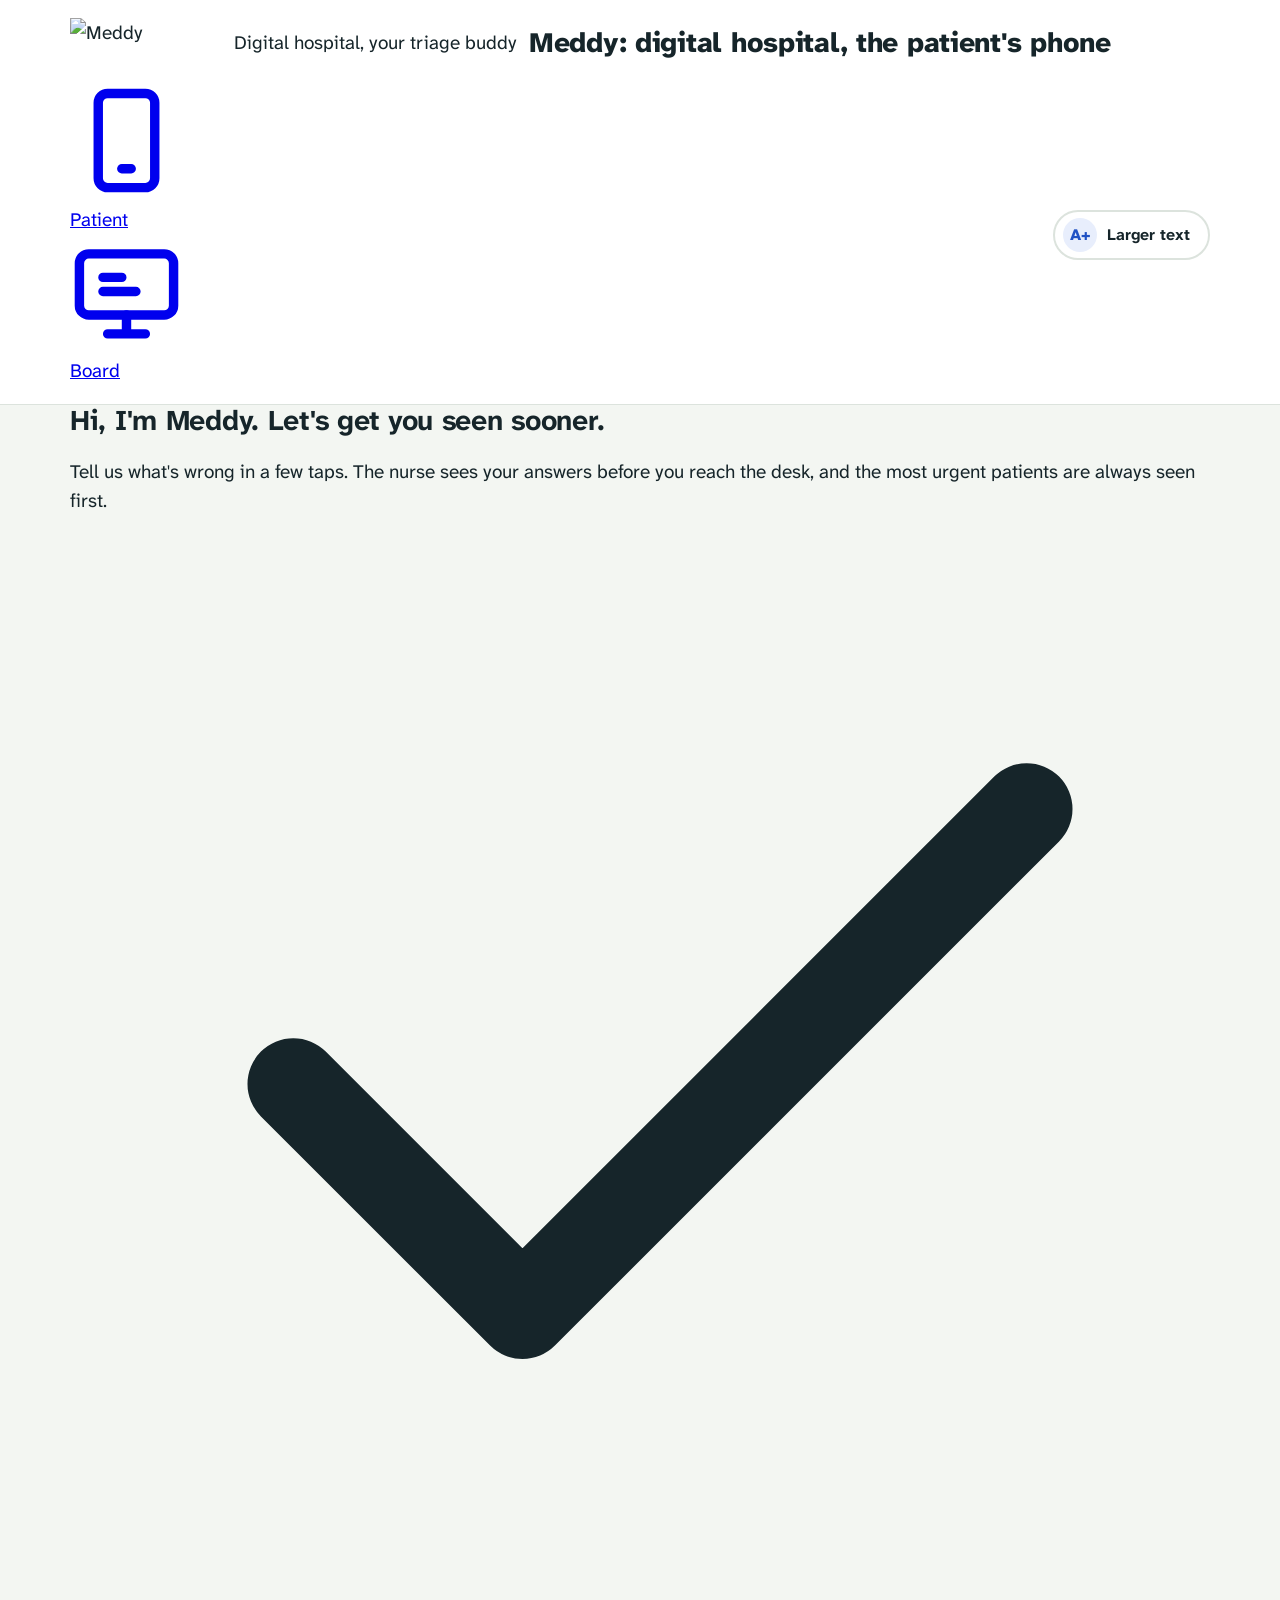
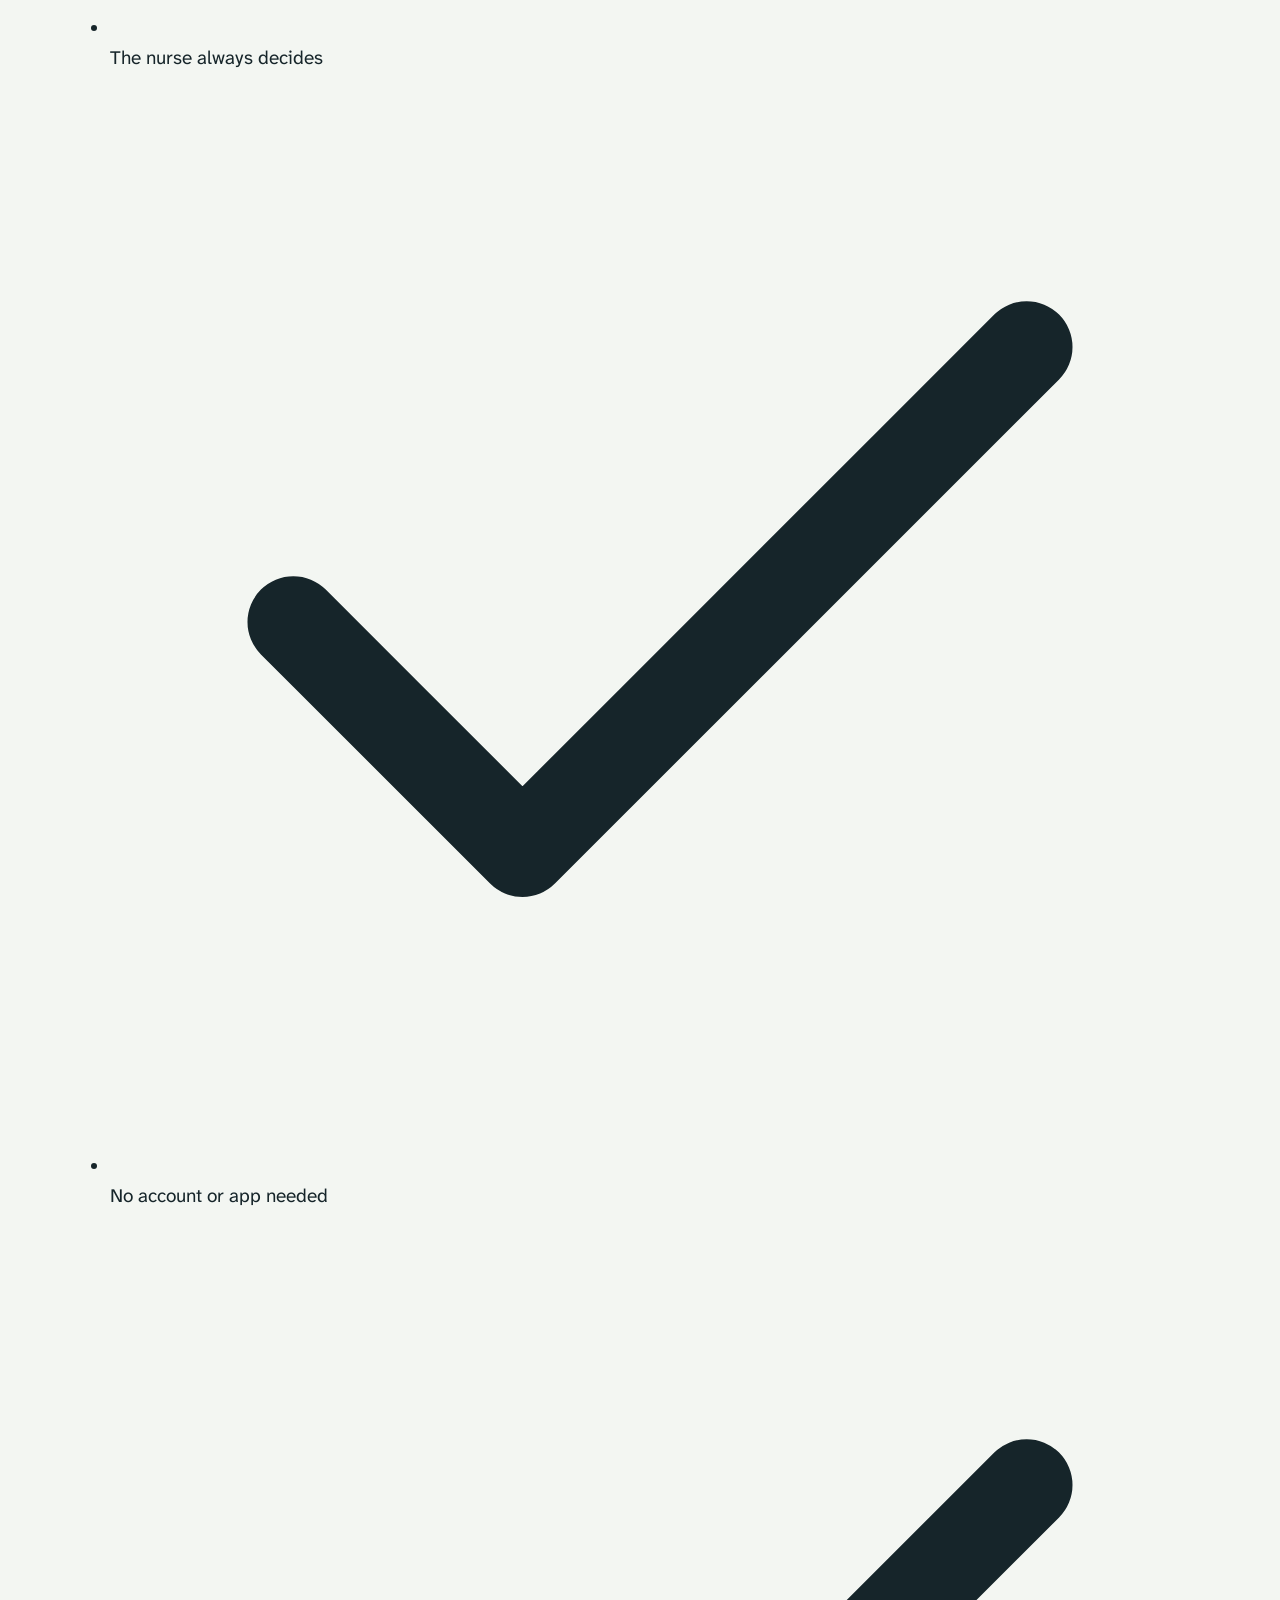
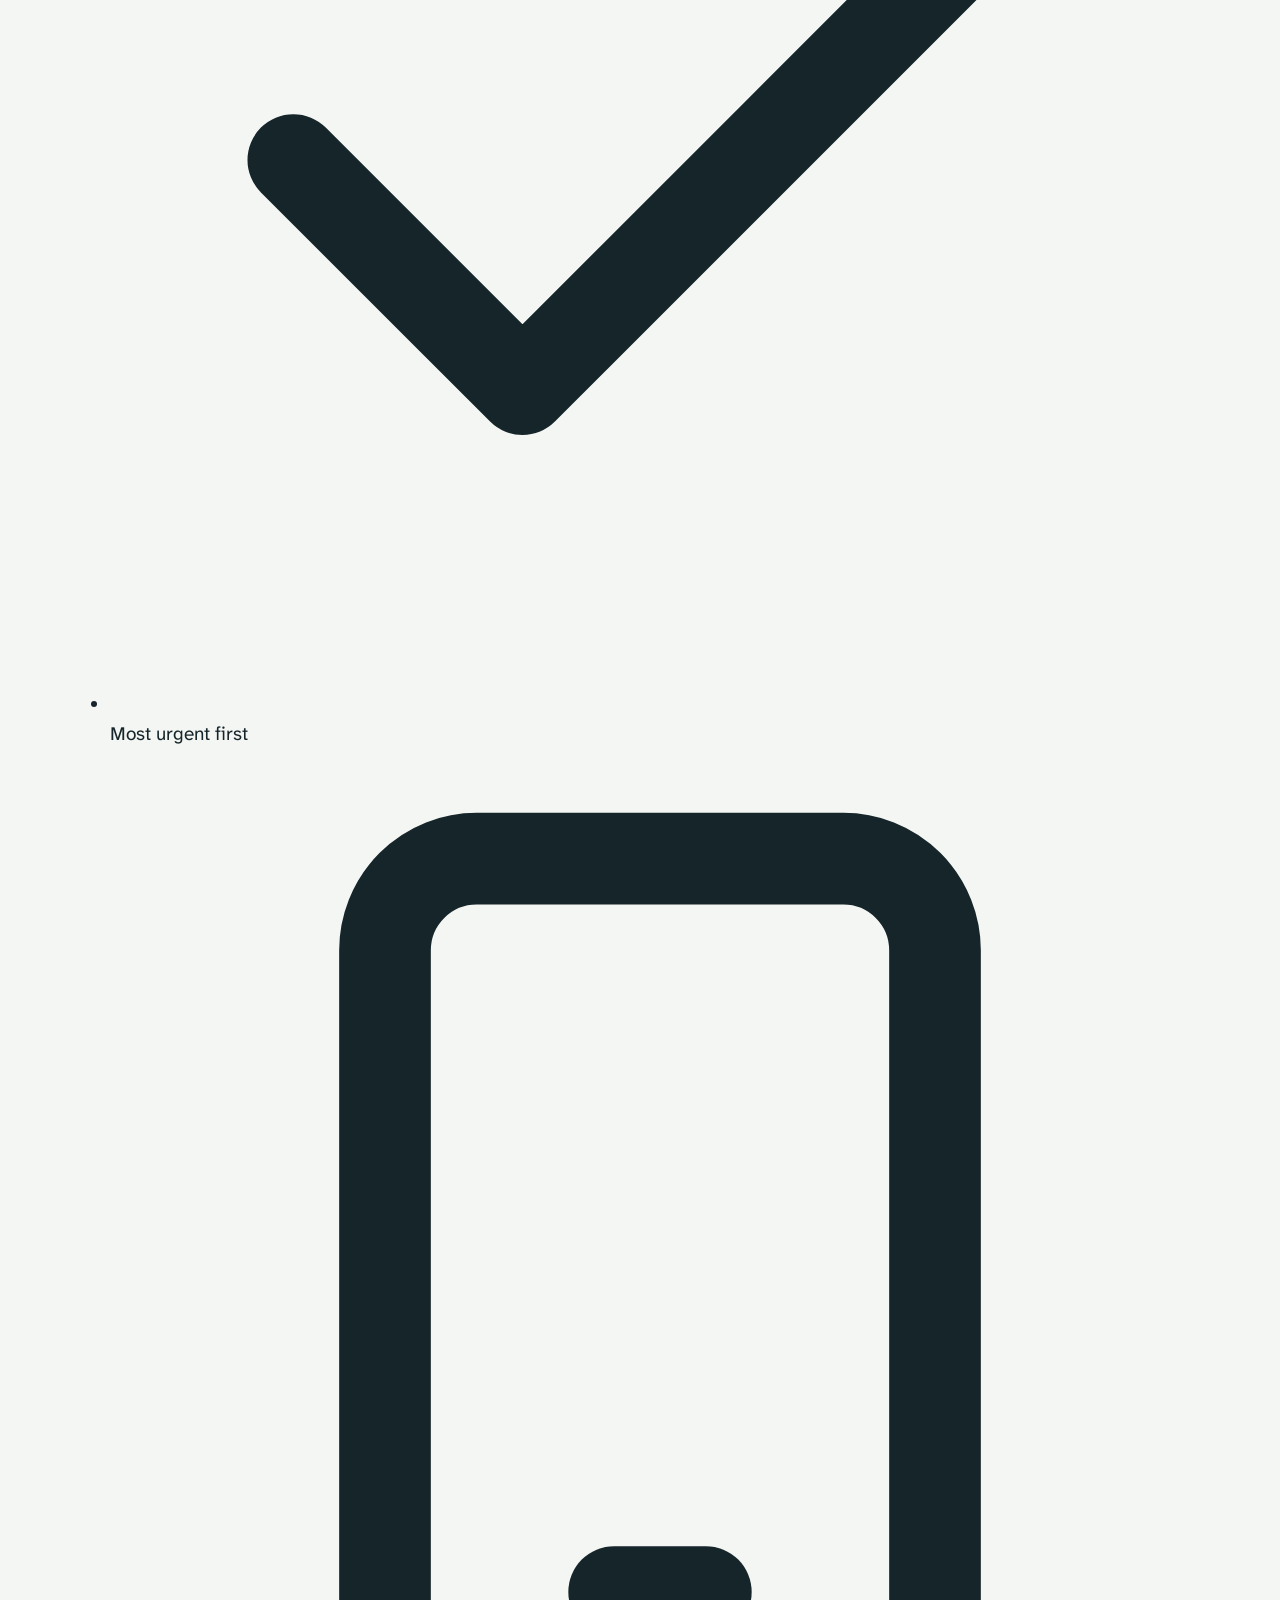
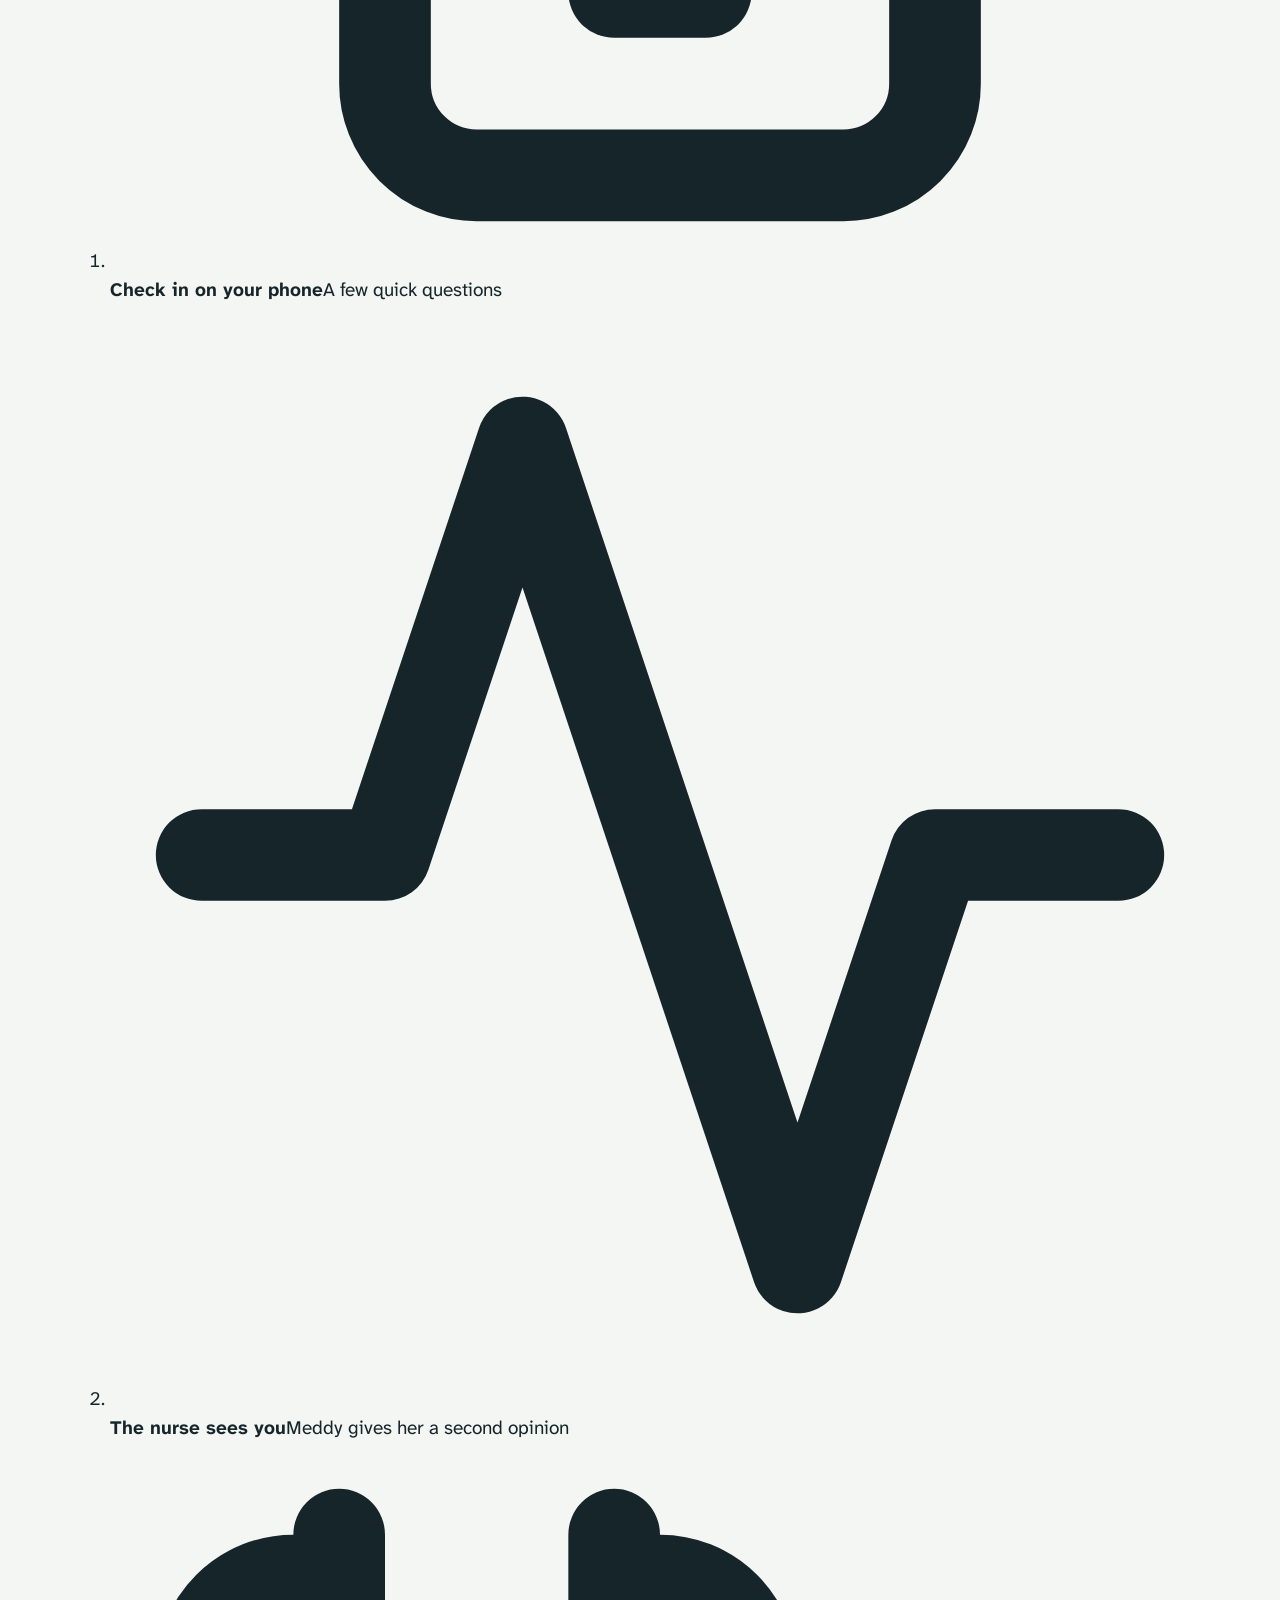
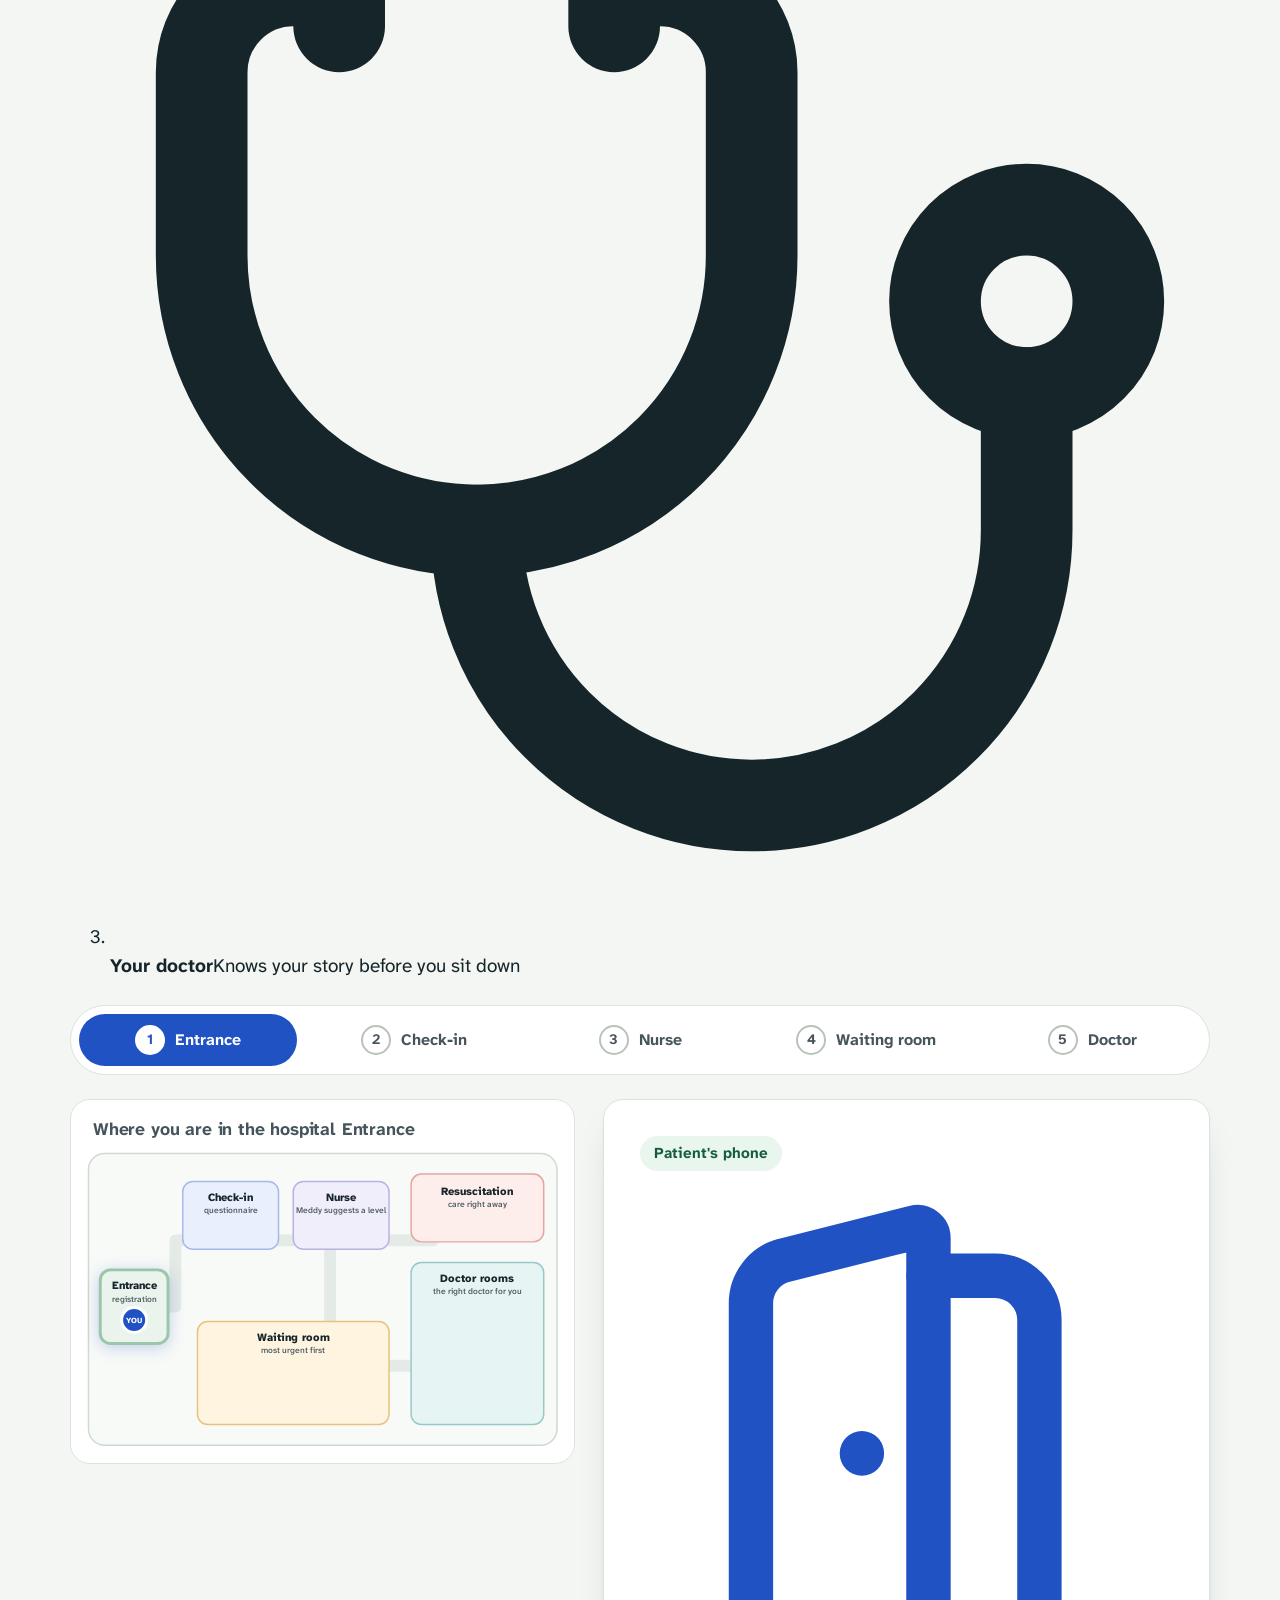
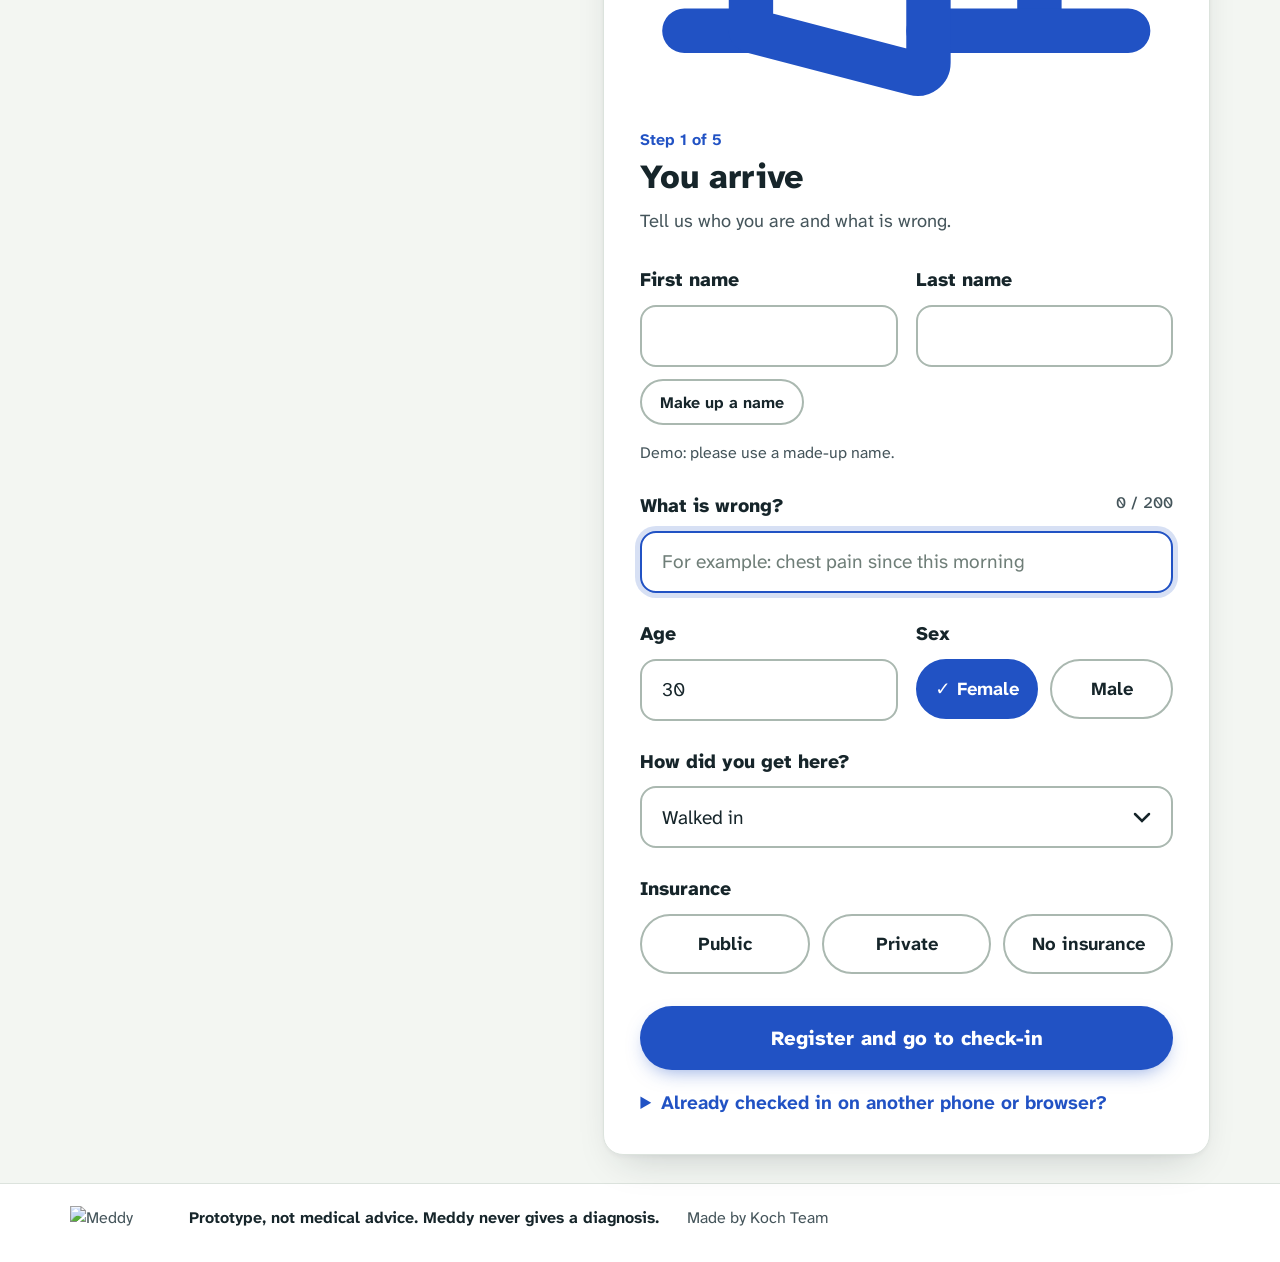
==== hospital/static/index.html @ e6be12a2 "Chief doctor's tools, a tidy that always helps, one patient at a time, and no staff links on the pat" ====
<!doctype html>
<html lang="en">
<head>
<meta charset="utf-8">
<meta name="viewport" content="width=device-width, initial-scale=1">
<title>Meddy · Digital hospital</title>
<script>/* a reload of an open visit: hide the half-built page until the visit is restored (see start()) */
try { const v = JSON.parse(sessionStorage.getItem("meddy-visit")); if (v && v.me && v.me.reg) document.documentElement.classList.add("restoring"); } catch (e) {}</script>
<link rel="icon" type="image/png" href="/static/meddy-icon.png">
<link rel="apple-touch-icon" href="/static/meddy-touch-icon.png">
<link rel="stylesheet" href="/static/meddy-site.css?v=27">
<link rel="preconnect" href="https://fonts.googleapis.com">
<link rel="preconnect" href="https://fonts.gstatic.com" crossorigin>
<link rel="stylesheet" href="https://fonts.googleapis.com/css2?family=Atkinson+Hyperlegible+Next:wght@400;500;600;700;800&display=swap">
<style>
  /* Meddy: a friendly front desk. Warm, calm surfaces; big, readable type for people who are unwell,
     older or have poor sight; round, generous buttons. Each part of the questionnaire has its own colour.
     Red, amber and green on the level and the pain scale still mean urgency. */
  :root {
    --page:#f3f6f2;       /* soft sage white */
    --card:#ffffff;
    --line:#dce3dd;
    --ink:#16252a;        /* text: 15:1 on white */
    --soft:#45555b;       /* secondary text: 7.5:1 on white */
    --blue:#2152c4;       /* Meddy: buttons, links, you */
    --blue-dark:#173f9c;
    --blue-tint:#e8eefc;
    --rose:#b4302f;   --rose-tint:#fdeeec;    /* danger signs */
    --violet:#5a45b8; --violet-tint:#f1eefc;  /* questions for the doctor */
    --amber:#9a5a00;  --amber-tint:#fff4e0;   /* pain */
    --mint:#1d7a52;   --mint-tint:#e8f6ee;    /* comfort while you wait */
    --error:#b4302f;
    --round:20px;
    --font:"Atkinson Hyperlegible Next","Atkinson Hyperlegible",ui-sans-serif,system-ui,sans-serif;
  }
  html { font-size:100%; }
  html.large { font-size:118.75%; }
  * { box-sizing:border-box; }
  body { margin:0; background:var(--page); color:var(--ink); font:400 1.1875rem/1.55 var(--font); }
  h1,h2,h3 { margin:0; line-height:1.15; letter-spacing:-0.01em; }
  .wrap { max-width:1220px; margin:0 auto; padding:0 clamp(16px,4vw,40px); }
  button, input, select { font-family:inherit; }

  /* ---------- header ---------- */
  header.top { background:var(--card); border-bottom:1px solid var(--line); }
  header.top .wrap { display:flex; align-items:center; gap:16px 24px; flex-wrap:wrap; padding-top:18px; padding-bottom:18px; }
  .brand { display:flex; align-items:center; gap:12px; }
  .brand h1 { font-size:1.75rem; font-weight:800; }
  .brand small { display:block; font-size:.95rem; color:var(--soft); }
  header.top p { margin:0; color:var(--soft); font-size:1rem; max-width:44ch; }
  .size { margin-left:auto; display:inline-flex; align-items:center; gap:10px; min-height:48px; padding:6px 18px 6px 8px;
          border:2px solid var(--line); border-radius:999px; background:var(--card); color:var(--ink); font-size:1rem;
          font-weight:700; cursor:pointer; }
  .size span { display:grid; place-items:center; width:34px; height:34px; border-radius:50%; background:var(--blue-tint);
               color:var(--blue); font-weight:800; }
  .size:hover { border-color:var(--blue); }
  .size[aria-pressed=true] { border-color:var(--blue); background:var(--blue-tint); }
  .size[aria-pressed=true] span { background:var(--blue); color:#fff; }

  /* ---------- the five stops ---------- */
  .steps { display:flex; gap:8px; margin:24px 0 0; padding:8px; list-style:none; background:var(--card);
           border:1px solid var(--line); border-radius:999px; }
  .steps span { flex:1; display:flex; align-items:center; justify-content:center; gap:10px; min-height:52px; padding:6px 12px;
                border-radius:999px; font-weight:700; font-size:1rem; color:var(--soft); text-align:center; line-height:1.2; }
  .steps span b { display:grid; place-items:center; flex:none; width:30px; height:30px; border-radius:50%;
                  border:2px solid #b7c3bb; font-size:.9rem; }
  .steps span.done { color:var(--ink); }
  .steps span.done b { background:var(--mint-tint); border-color:var(--mint); color:var(--mint); }
  .steps span.on { background:var(--blue); color:#fff; }
  .steps span.on b { background:#fff; border-color:#fff; color:var(--blue); }

  /* ---------- layout ---------- */
  main.wrap { display:grid; grid-template-columns:minmax(0,1fr) minmax(0,1.2fr); gap:28px; align-items:start;
              padding-top:24px; padding-bottom:28px; }
  .card { background:var(--card); border:1px solid var(--line); border-radius:var(--round); padding:28px; }
  .hint { color:var(--soft); font-size:1rem; line-height:1.5; }

  /* ---------- the floor plan ---------- */
  .plan { padding:16px; position:sticky; top:16px; }
  .plan h2 { font-size:1.1rem; margin:4px 6px 12px; color:var(--soft); font-weight:700; }
  .plan svg { width:100%; height:auto; display:block; }
  .floor { fill:#f8faf8; stroke:#cfd8d1; }
  .path { fill:none; stroke:#e4eae5; stroke-width:16; stroke-linecap:round; stroke-linejoin:round; }
  .room { stroke-width:2; transition:stroke-width .3s ease, filter .3s ease; }
  #room-1 { fill:#eaf3ec; stroke:#9cc6a9; } #room-2 { fill:#e9effc; stroke:#a5b9ea; } #room-3 { fill:#f1eefc; stroke:#bbb0e8; }
  #room-4 { fill:#fff4e0; stroke:#e7c27e; } #room-5 { fill:#e7f4f4; stroke:#94c9c8; } #room-6 { fill:#fdeeec; stroke:#e5a6a2; }
  .room.on { stroke:var(--blue); stroke-width:4; filter:drop-shadow(0 4px 10px rgba(33,82,196,.25)); }
  .room-label { font:800 15px var(--font); fill:var(--ink); }
  .room-sub { font:500 11.5px var(--font); fill:var(--soft); }
  .seat { fill:#f3e3c2; } .seat.taken { fill:#c99a4a; }
  #you { transition:transform .9s cubic-bezier(.5,.1,.2,1); }
  #you circle:not(.pulse) { fill:var(--blue); stroke:#fff; stroke-width:4; }
  #you text { font:800 10.5px var(--font); fill:#fff; text-anchor:middle; }
  #you .pulse { fill:var(--blue); transform-origin:center; transform-box:fill-box; animation:pulse 2.2s ease-out infinite; }
  @keyframes pulse { from { transform:scale(1); opacity:.35; } to { transform:scale(2.1); opacity:0; } }


  /* ---------- the step card ---------- */
  .panel { position:relative; padding:36px; box-shadow:0 2px 4px rgba(22,37,42,.04), 0 18px 40px -18px rgba(22,37,42,.22); }
  .panel h2 { font-size:2.1rem; font-weight:800; }
  .panel .lede { margin:10px 0 4px; color:var(--soft); font-size:1.15rem; max-width:52ch; }
  .stepno { display:block; margin-bottom:6px; font-size:1rem; font-weight:700; color:var(--blue); }
  .regno { display:inline-flex; align-items:center; gap:8px; margin-bottom:16px; padding:6px 14px; border-radius:999px;
           background:var(--blue-tint); color:var(--blue-dark); font-size:.95rem; font-weight:700; }
  .panel > * { animation:enter .45s cubic-bezier(.2,.7,.2,1) both; }
  .panel > *:nth-child(2) { animation-delay:.04s; } .panel > *:nth-child(3) { animation-delay:.08s; }
  .panel > *:nth-child(n+4) { animation-delay:.12s; }
  #result > * { animation:enter .45s cubic-bezier(.2,.7,.2,1) both; }
  @keyframes enter { from { opacity:0; transform:translateY(12px); } to { opacity:1; transform:none; } }
  /* the step change behind the curtain: see walkTo() */
  .panel.held { position:absolute; margin:0; z-index:50; pointer-events:none; }
  .panel.held > * { animation:none; }
  .panel.behind > * { visibility:hidden; }
  .panel.fresh > * { animation-name:enter-again; }
  @keyframes enter-again { from { opacity:0; transform:translateY(16px); } to { opacity:1; transform:none; } }
  .panel h2:focus { outline:none; }
  .panel h2:focus-visible { outline:4px solid var(--blue); outline-offset:4px; border-radius:6px; }

  /* fields: big, clear, labels always above */
  label, .label { display:block; margin:26px 0 10px; font-size:1.2rem; font-weight:800; }
  input[type=text], input[type=number], select { width:100%; min-height:62px; padding:14px 20px; border:2px solid #aab8b0;
     border-radius:16px; background:var(--card); font-size:1.2rem; color:var(--ink);
     transition:border-color .15s ease, box-shadow .15s ease; }
  textarea { display:block; width:100%; min-height:110px; padding:14px 20px; border:2px solid #aab8b0; border-radius:16px;
     background:#fff; font:inherit; font-size:1.15rem; color:var(--ink); resize:vertical; }
  textarea:focus { outline:none; border-color:var(--blue); box-shadow:0 0 0 5px rgba(33,82,196,.18); }
  .q .count { float:none; display:block; margin-top:6px; text-align:right; }
  input::placeholder, textarea::placeholder { color:#6f7e78; }
  input:hover, select:hover { border-color:var(--soft); }
  input:focus, select:focus { outline:none; border-color:var(--blue); box-shadow:0 0 0 5px rgba(33,82,196,.18); }
  input[aria-invalid=true] { border-color:var(--error); box-shadow:0 0 0 5px rgba(180,48,47,.14); }
  select { appearance:none; padding-right:52px; cursor:pointer;
     background:var(--card) url("data:image/svg+xml,%3Csvg xmlns='http://www.w3.org/2000/svg' width='18' height='11'%3E%3Cpath d='M2 2l7 7 7-7' fill='none' stroke='%2316252a' stroke-width='2.5' stroke-linecap='round'/%3E%3C/svg%3E") no-repeat right 20px center; }
  .count { float:right; font-weight:500; font-size:1rem; color:var(--soft); font-variant-numeric:tabular-nums; }
  .row { display:grid; grid-template-columns:1fr 1fr; gap:18px; }

  /* choices: separate round buttons */
  .choice { display:flex; flex-wrap:wrap; gap:12px; }
  .choice button { flex:1 1 0; min-width:max-content; min-height:60px; padding:12px 16px; white-space:nowrap; border:2px solid #aab8b0; border-radius:999px;
     background:var(--card); color:var(--ink); font-size:1.15rem; font-weight:700; cursor:pointer;
     transition:background-color .15s ease, border-color .15s ease, color .15s ease; }
  .choice button:hover { border-color:var(--blue); background:var(--blue-tint); }
  .choice button.on { background:var(--blue); border-color:var(--blue); color:#fff; }
  .choice button.on::before { content:"✓  "; }

  /* the main button */
  .go { display:flex; align-items:center; justify-content:center; gap:12px; margin-top:32px; width:100%; min-height:64px;
        padding:16px 28px; border:0; border-radius:999px; background:var(--blue); color:#fff; font-size:1.25rem; font-weight:800;
        cursor:pointer; box-shadow:0 8px 20px -8px rgba(33,82,196,.55); transition:background-color .15s ease, transform .1s ease; }
  .go:hover { background:var(--blue-dark); }
  .go:active { transform:translateY(1px); }
  .go.light { background:var(--card); color:var(--blue-dark); border:2px solid var(--blue); box-shadow:none; }
  .go.light:hover { background:var(--blue-tint); }
  .go:disabled { cursor:wait; }
  .go.loading::before { content:""; width:20px; height:20px; border:3px solid rgba(255,255,255,.4); border-top-color:#fff;
     border-radius:50%; animation:spin .7s linear infinite; }
  .go.light.loading::before { border-color:rgba(33,82,196,.25); border-top-color:var(--blue); }
  @keyframes spin { to { transform:rotate(360deg); } }
  .textlink { display:block; margin:18px auto 0; padding:10px; border:0; background:none; font-size:1.05rem; font-weight:700;
              color:var(--soft); text-decoration:underline; text-underline-offset:4px; cursor:pointer; }
  .textlink:hover { color:var(--ink); }
  button:focus-visible, select:focus-visible, summary:focus-visible, a:focus-visible { outline:4px solid var(--blue); outline-offset:3px; }
  .error { color:var(--error); font-weight:700; font-size:1.1rem; margin:14px 0 0; }
  .error:empty { margin:0; }
  .error:not(:empty)::before { content:"⚠  "; }

  /* ---------- the questionnaire: one colour per section ---------- */
  .section { margin-top:28px; padding:22px 22px 8px; border-radius:var(--round); }
  .section-head { display:flex; align-items:center; gap:14px; }
  .section-head .icon { display:grid; place-items:center; flex:none; width:44px; height:44px; border-radius:50%; color:#fff; }
  .section-head h3 { font-size:1.35rem; font-weight:800; }
  .section-head p { margin:2px 0 0; font-size:1rem; color:var(--soft); }
  .sec-danger { background:var(--rose-tint); } .sec-danger .icon { background:var(--rose); } .sec-danger h3 { color:#8c2322; }
  .sec-doctor { background:var(--violet-tint); } .sec-doctor .icon { background:var(--violet); } .sec-doctor h3 { color:#46358f; }
  .sec-pain { background:var(--amber-tint); } .sec-pain .icon { background:#c27400; } .sec-pain h3 { color:#7a4700; }
  .q { padding:18px 0; border-top:1px solid rgba(22,37,42,.1); }
  .section-head + .q { margin-top:14px; }
  .q p, .q label { margin:0 0 12px; font-size:1.2rem; font-weight:700; line-height:1.4; }
  .q .choice button:not(.on) { background:#fff; }
  .sec-danger .choice button.on[data-v="Yes"] { background:var(--rose); border-color:var(--rose); }
  .sec-doctor input { background:#fff; }

  /* pain: eleven big numbers from green to red */
  .pain { display:grid; grid-template-columns:repeat(6,1fr); gap:10px; }
  .pain button { min-height:64px; padding:0; border:2px solid transparent; border-radius:16px; font-size:1.25rem; font-weight:800;
                 color:var(--ink); cursor:pointer; transition:transform .1s ease; }
  .pain .low { background:#dff2e5; } .pain .mid { background:#ffe7b8; } .pain .high { background:#fcd9d5; }
  .pain button:hover { border-color:var(--ink); }
  .pain button.on { color:#fff; transform:scale(1.08); box-shadow:0 6px 14px -6px rgba(0,0,0,.4); }
  .pain .low.on { background:#1d7a52; } .pain .mid.on { background:#b06a00; } .pain .high.on { background:#b4302f; }
  .pain-ends { display:flex; justify-content:space-between; margin:10px 0 0; font-size:1rem; font-weight:600; color:var(--soft); }
  .pain-now { display:inline-block; margin-left:8px; padding:2px 12px; border-radius:999px; background:#fff; font-size:1.05rem; }

  /* ---------- results ---------- */
  .measured { margin:22px 0 12px; padding:14px 18px; border-radius:16px; background:var(--page); font-size:1.05rem; }
  .verdict { display:flex; align-items:center; gap:18px; padding:22px; border-radius:var(--round); border:2px solid;
             animation:pop .45s cubic-bezier(.2,.8,.2,1) both; }
  @keyframes pop { from { opacity:0; transform:scale(.96); } }
  .verdict .num { display:grid; place-items:center; flex:none; width:68px; height:68px; border-radius:50%; color:#fff;
                  font-size:2.2rem; font-weight:800; }
  .verdict .t { font-size:1.6rem; font-weight:800; }
  .verdict .who { display:inline-block; margin-top:6px; padding:4px 12px; border-radius:999px; background:#fff;
                  font-size:.98rem; font-weight:700; color:var(--blue-dark); }
  .bars { margin-top:18px; }
  .bar { display:grid; grid-template-columns:80px 1fr 52px; gap:12px; align-items:center; margin:10px 0; font-size:1.05rem; color:var(--soft); }
  .bar.on { color:var(--ink); font-weight:800; }
  .bar i { display:block; height:14px; border-radius:999px; background:#e7ece8; overflow:hidden; }
  .bar i b { display:block; height:100%; border-radius:999px; background:var(--blue); transform-origin:left;
             animation:grow .8s .15s cubic-bezier(.2,.7,.2,1) both; }
  @keyframes grow { from { transform:scaleX(0); } }
  .bar span:last-child { text-align:right; font-variant-numeric:tabular-nums; }
  .note { margin-top:18px; padding:18px 20px; border-radius:var(--round); background:var(--page); font-size:1.08rem; line-height:1.5; }
  .note.red { background:var(--rose-tint); color:#7d1f1e; }
  .note .choice { flex-direction:column; margin-top:12px; }
  .note .choice button { text-align:left; white-space:normal; }

  /* ---------- waiting room ---------- */
  .place { display:flex; align-items:center; gap:20px; margin:18px 0 6px; padding:20px 22px; border-radius:var(--round);
           background:var(--blue-tint); }
  .place .num { display:grid; place-items:center; flex:none; width:84px; height:84px; border-radius:50%; background:var(--blue);
                color:#fff; font-size:2.6rem; font-weight:800; animation:pop .5s cubic-bezier(.3,1.4,.5,1) both; }
  .place p { margin:0; font-size:1.15rem; color:var(--blue-dark); }
  .place p b { display:block; font-size:1.5rem; color:var(--ink); }
  .place .clock { margin-left:auto; text-align:right; font-size:.95rem; color:var(--soft); }
  .place .clock b { display:block; font-size:1.4rem; color:var(--ink); font-variant-numeric:tabular-nums; }

  .tips { margin:22px 0 8px; padding:22px; border-radius:var(--round); background:var(--mint-tint); }
  .tips .section-head .icon { background:var(--mint); }
  .tips .section-head h3 { color:#155c3d; }
  .tips ul { margin:14px 0 0; padding-left:26px; font-size:1.12rem; line-height:1.5; }
  .tips li { margin:8px 0; }
  details.resume { margin-top:18px; } details.resume summary { cursor:pointer; color:var(--blue); font-weight:700; }
  details.resume .row-inline { display:flex; gap:10px; } details.resume input { flex:1; min-width:0; }
  details.tips > summary { cursor:pointer; list-style:none; } details.tips > summary::-webkit-details-marker { display:none; }
  details.tips > summary::after { content:"Show"; margin-left:auto; font-weight:700; color:#155c3d; }
  details.tips[open] > summary::after { content:"Hide"; }
  .tips .safety { list-style:none; padding:0; margin-top:16px; display:grid; gap:8px; }
  .tips .safety li { margin:0; padding:12px 16px; border-radius:16px; background:#fff; font-weight:700; }
  .tips .safety li::before { content:"!"; display:inline-grid; place-items:center; width:26px; height:26px; margin-right:10px;
     border-radius:50%; background:var(--rose); color:#fff; font-size:.95rem; font-weight:800; }
  .tips .source { margin:14px 0 0; font-size:.95rem; color:var(--soft); }

  .line-title { margin:26px 0 4px; font-size:1.3rem; font-weight:800; }
  .line-row { display:grid; grid-template-columns:48px 1fr; gap:14px; align-items:center; padding:14px 18px; margin-top:10px;
              border-radius:18px; background:var(--card); border:2px solid var(--line); }
  .line-row.you { border-color:var(--blue); background:var(--blue-tint); }
  .line-row .pos { display:grid; place-items:center; width:44px; height:44px; border-radius:50%; font-size:1.25rem; font-weight:800; color:#fff; }
  .line-row .who-line { font-size:1.1rem; font-weight:700; }
  .line-row .hint { margin-top:2px; }
  .tag { display:inline-block; margin-left:6px; padding:1px 10px; border-radius:999px; background:var(--page); font-size:.88rem; font-weight:700; }
  .tag.red { background:var(--rose-tint); color:#8c2322; }

  .demo { margin-top:28px; padding:20px; border:2px dashed #b9c5bd; border-radius:var(--round); }
  .demo .hint { margin:0; }
  .demo .go { margin-top:12px; min-height:56px; font-size:1.1rem; }

  dl.hand { display:grid; grid-template-columns:minmax(120px, 38%) 1fr; gap:10px 18px; margin:14px 0 0; font-size:1.08rem; }
  dl.hand dt { color:var(--soft); } dl.hand dd { margin:0; font-weight:600; }
  .panel h3.sub { margin-top:28px; font-size:1.35rem; font-weight:800; }

  /* ---------- whose screen this is ---------- */
  .ids { display:flex; flex-wrap:wrap; gap:8px; margin-bottom:16px; }
  .ids .regno { margin-bottom:0; }
  .role { display:inline-flex; align-items:center; padding:6px 14px; border-radius:999px; font-size:.95rem; font-weight:700; }
  .role.patient { background:var(--mint-tint); color:#155c3d; }
  .role.staff { background:var(--violet-tint); color:#46358f; }
  .staffbox { margin-top:28px; padding:22px; border:2px dashed #b9b0e0; border-radius:var(--round); }
  details.staffbox summary { list-style:none; cursor:pointer; display:flex; flex-wrap:wrap; align-items:center; gap:10px 14px;
                             font-size:1.1rem; font-weight:800; }
  details.staffbox summary::-webkit-details-marker { display:none; }
  details.staffbox summary::after { content:"Show"; margin-left:auto; padding:4px 14px; border-radius:999px; background:var(--page);
                                    font-size:.95rem; color:var(--soft); }
  details.staffbox[open] summary::after { content:"Hide"; }
  .glance { display:flex; flex-wrap:wrap; gap:8px; margin:12px 0 18px; }
  .glance span { padding:6px 14px; border-radius:999px; background:var(--violet-tint); color:#2f2466; font-size:1rem; font-weight:700; }
  .tag.topic { margin:0 8px 0 0; background:var(--violet-tint); color:#46358f; }

  /* ---------- entrance: insurance ---------- */
  .card-tools { display:flex; flex-wrap:wrap; gap:10px; margin-top:12px; }
  .mini { display:inline-flex; align-items:center; min-height:46px; padding:8px 18px; border:2px solid #aab8b0; border-radius:999px;
          background:var(--card); color:var(--ink); font-size:1rem; font-weight:700; text-decoration:none; cursor:pointer; }
  .mini:hover { border-color:var(--blue); background:var(--blue-tint); }
  #card-row > .hint, #no-insurance { margin:12px 0 0; }

  /* ---------- check-in: tap what is true ---------- */
  .ticks { display:grid; gap:12px; margin:16px 0 14px; }
  .ticks button { position:relative; min-height:60px; padding:14px 18px 14px 60px; border:2px solid #aab8b0; border-radius:18px;
                  background:#fff; color:var(--ink); font-size:1.15rem; font-weight:700; line-height:1.35; text-align:left; cursor:pointer;
                  transition:background-color .15s ease, border-color .15s ease, color .15s ease; }
  .ticks button::before { content:""; position:absolute; left:18px; top:50%; width:26px; height:26px; margin-top:-13px;
                          border:2px solid #8a9a92; border-radius:8px; background:#fff; display:grid; place-items:center;
                          font-size:1.05rem; font-weight:800; color:var(--ink); }
  .ticks button:hover { border-color:var(--rose); }
  .ticks button.on { background:var(--rose); border-color:var(--rose); color:#fff; }
  .ticks button.on::before { content:"✓"; border-color:#fff; }
  .ticks .none:hover { border-color:var(--mint); }
  .ticks .none.on { background:var(--mint); border-color:var(--mint); }
  .choice.chips button { flex:0 1 auto; white-space:normal; min-height:54px; font-size:1.08rem; }
  .sec-doctor .q input { margin-top:12px; }
  /* two short looping pictures of what happens at the nurse's desk: the picture on one side, the words beside it */
  .shows { display:grid; gap:12px; margin:22px 0 0; }
  .show { display:grid; grid-template-columns:176px minmax(0, 1fr); gap:16px; align-items:center; margin:0; }
  .show[hidden] { display:none; }
  .show video { display:block; width:100%; height:auto; aspect-ratio:640 / 358; border:1px solid var(--line); border-radius:14px;
                background:#fff; }
  .show figcaption { font-size:1.05rem; font-weight:700; line-height:1.35; }
  .shows-note { margin:10px 0 0; font-size:.9rem; }
  .writing { display:flex; align-items:center; gap:12px; margin:24px 4px 0; color:var(--soft); font-size:1.02rem; }
  .writing i { flex:none; width:18px; height:18px; border:3px solid rgba(90,69,184,.25); border-top-color:var(--violet);
               border-radius:50%; animation:spin .7s linear infinite; }

  /* ---------- nurse: Meddy's report, then her verdict ---------- */
  .report { margin-top:24px; padding:22px; border:2px solid #cfc8ee; border-radius:var(--round); background:#fbfaff; }
  .report .glance { margin-bottom:14px; }
  .report .glance span { background:var(--violet-tint); }
  .note.good { background:var(--mint-tint); color:#12432e; }
  .note.good .hint { color:inherit; opacity:.9; }
  #verdict-buttons .go:first-child { margin-top:24px; }
  .regime { margin:6px 0 14px; padding:14px 18px; border-radius:16px; background:var(--violet-tint); color:#2f2466; font-size:1rem; line-height:1.5; }

  .levels { display:grid; grid-template-columns:repeat(5,minmax(0,1fr)); gap:10px; }
  .levels button { display:grid; gap:2px; justify-items:center; min-height:84px; padding:10px 4px; border:2px solid #aab8b0;
                   border-radius:18px; background:var(--card); color:var(--ink); font-size:.95rem; font-weight:700; line-height:1.2;
                   cursor:pointer; transition:background-color .15s ease, border-color .15s ease, color .15s ease; }
  .levels button b { font-size:1.7rem; font-weight:800; }
  .levels button:hover { border-color:var(--c); }
  .levels button.on { background:var(--c); border-color:var(--c); color:#fff; }
  .note.amber { background:var(--amber-tint); color:#633a00; }
  .note.amber .hint { display:block; margin-top:8px; color:inherit; opacity:.9; }
  .note > .hint { display:block; margin-top:6px; }
  .refer { margin-top:14px; padding:20px; border-radius:var(--round); background:var(--rose-tint); }
  .refer label { margin-top:0; }
  .demo .moved { margin-top:8px; font-weight:700; color:var(--ink); }

  /* ---------- behind the scenes and footer ---------- */
  .bottom-db { padding-bottom:28px; }
  .db-actions { display:flex; align-items:center; flex-wrap:wrap; gap:8px 18px; margin-top:18px; }
  .db-actions .go { width:auto; margin:0; min-height:52px; font-size:1.05rem; }
  .db-actions .hint { margin:0; }

  /* the QR code on the entrance step */
  .qr { display:flex; align-items:center; gap:18px; margin-top:14px; padding:16px; border-radius:16px; background:var(--blue-tint); }
  .qr[hidden] { display:none; }
  .qr-code { flex:none; width:164px; height:164px; padding:8px; border-radius:12px; background:#fff; }
  .qr-code img, .qr-code canvas { display:block; width:148px !important; height:148px !important; }
  .qr h3 { margin:0 0 4px; font-size:1.15rem; font-weight:800; }
  .qr .hint { margin:0; }
  .qr-url { margin:8px 0 0; font-weight:800; font-size:1.05rem; color:var(--blue-dark); word-break:break-all; }
  .qr.off .qr-code { display:none; }
  .place .num.code { width:auto; min-width:84px; padding:0 18px; border-radius:24px; font-size:2.3rem; letter-spacing:.04em; }
  .qr-code.small { width:128px; height:128px; margin-left:auto; } .qr-code.small[hidden] { display:none; }
  .qr-code.small img, .qr-code.small canvas { width:112px !important; height:112px !important; }
  .qr.off { background:var(--page); }
  .qr.none { display:none; }
  @media (max-width: 640px) { .qr { display:none; } }   /* already on a phone: nothing to scan */
  details.db { padding:0; }
  details.db summary { list-style:none; cursor:pointer; display:flex; align-items:center; gap:14px; padding:22px 28px;
                       font-size:1.15rem; font-weight:800; }
  details.db summary::-webkit-details-marker { display:none; }
  details.db summary::before { content:"+"; display:grid; place-items:center; flex:none; width:34px; height:34px; border-radius:50%;
     background:var(--blue-tint); color:var(--blue); font-size:1.3rem; }
  details.db[open] summary::before { content:"–"; }
  details.db summary span { font-weight:500; font-size:1rem; color:var(--soft); }
  .db-body { padding:0 28px 26px; }
  .db-counts { display:flex; gap:32px; flex-wrap:wrap; margin:8px 0 10px; }
  .db-counts div b { display:block; font-size:1.8rem; font-weight:800; line-height:1.1; }
  .db-counts .mono { font-size:.95rem; color:var(--soft); }
  .table-wrap { overflow-x:auto; }
  table.staff { width:100%; border-collapse:collapse; margin-top:14px; font-size:1rem; }
  table.staff th { text-align:left; font-size:.92rem; color:var(--soft); padding:10px 12px 10px 0; border-bottom:2px solid var(--line); }
  table.staff td { padding:10px 12px 10px 0; border-top:1px solid var(--line); vertical-align:middle; }
  table.staff tr.off td { color:#7b8a83; }
  table.staff td.num { font-variant-numeric:tabular-nums; }
  .mono { font-variant-numeric:tabular-nums; }
  .duty { min-height:40px; padding:6px 16px; border-radius:999px; border:2px solid #b9c5bd; background:var(--card);
          font-size:.95rem; font-weight:700; color:var(--soft); cursor:pointer; white-space:nowrap; }
  .duty.on { background:var(--mint-tint); border-color:var(--mint); color:#155c3d; }
  .duty:disabled { cursor:default; opacity:.75; }
  footer.bottom { border-top:1px solid var(--line); background:var(--card); }
  footer.bottom .wrap { display:flex; flex-wrap:wrap; gap:10px 28px; padding-top:22px; padding-bottom:26px; font-size:1rem; color:var(--soft); }
  footer.bottom .disclaimer { color:var(--ink); font-weight:700; }
  footer.bottom a { color:var(--blue-dark); font-weight:700; }

  .panel, .plan { min-width:0; }

  /* ---------- smaller screens ---------- */
  @media (max-width: 960px) {
    main.wrap { grid-template-columns:minmax(0,1fr); }
    .plan { position:static; }
    .steps { border-radius:24px; }
    .steps span { flex-direction:column; gap:6px; padding:8px 4px; font-size:.88rem; border-radius:18px; }
  }
  @media (max-width: 640px) {
    body { font-size:1.125rem; }
    .size { margin-left:0; }
    /* on a phone the first question must be on the first screen: a short header, the text-size button beside the logo */
    header.top .wrap { gap:12px; padding-top:12px; padding-bottom:12px; }
    header.top .wrap > p { display:none; }              /* the step card says the same */
    header.top .brand { flex:1 1 0; min-width:0; }
    header.top .roles { order:2; }
    header.top .size { font-size:0; gap:0; padding:6px; }   /* only the "A+" circle shows; the name stays for screen readers */
    header.top .size span { font-size:1rem; }
    .card, .panel { padding:22px; }
    .panel h2 { font-size:1.75rem; }
    .steps { gap:4px; padding:6px; }
    .show { grid-template-columns:132px minmax(0, 1fr); gap:12px; } .show figcaption { font-size:.95rem; }
    .steps span { font-size:.78rem; min-height:64px; }
    .row { grid-template-columns:1fr; gap:0; }
    .panel { order:-1; }        /* on a phone the step comes first; the floor plan is below it */
    .section { padding:18px 16px 4px; margin-left:-6px; margin-right:-6px; }
    .pain { gap:8px; }
    .levels { grid-template-columns:repeat(2,minmax(0,1fr)); } .levels button { min-height:68px; }
    .staffbox { padding:16px; } .report { padding:16px; }
    .place { flex-wrap:wrap; } .place .clock { margin-left:0; text-align:left; }
    details.db summary span { display:none; }
    details.db summary { padding:18px 22px; } .db-body { padding:0 22px 22px; }
    table.staff { min-width:520px; }
  }
  @media (prefers-reduced-motion: reduce) {
    #you, .room { transition:none; }
    .panel > *, #result > *, .bar i b, .verdict, #you .pulse, .place .num, .writing i { animation:none; }
  }
</style>
</head>
<body>
<header class="top">
  <div class="wrap">
    <div class="brand">
      <img class="logo" src="/static/meddy-logo.webp" alt="Meddy" width="152" height="50"><span class="role-name">Digital hospital, your triage buddy</span>
      <h1 class="sr-only">Meddy: digital hospital, the patient's phone</h1>
    </div>
    <nav class="roles" aria-label="Meddy's screens">
      <a href="/" data-caption="The patient's phone" aria-current="page"><svg viewBox="0 0 24 24" fill="none" stroke="currentColor" stroke-width="2" stroke-linecap="round" stroke-linejoin="round" aria-hidden="true"><rect x="6" y="2" width="12" height="20" rx="2"/><path d="M11 18h2"/></svg>Patient</a>
      <!-- The patient's page links to nothing staff-only: the nurse's and the doctor's screens are reached by their own address. -->
      <a href="/board" data-caption="The waiting room's board"><svg viewBox="0 0 24 24" fill="none" stroke="currentColor" stroke-width="2" stroke-linecap="round" stroke-linejoin="round" aria-hidden="true"><rect x="2" y="4" width="20" height="13" rx="2"/><path d="M8 21h8M12 17v4M7 9h4M7 12h7"/></svg>Board</a>
    </nav>
    <button class="size" id="size" type="button" aria-pressed="false"><span aria-hidden="true">A+</span>Larger text</button>
  </div>
</header>

<section class="wrap welcome" id="welcome" aria-labelledby="welcome-title">
  <div class="welcome-card">
    <div>
      <h2 id="welcome-title">Hi, I'm Meddy. Let's get you seen sooner.</h2>
      <p class="intro">Tell us what's wrong in a few taps. The nurse sees your answers before you reach the desk,
        and the most urgent patients are always seen first.</p>
      <ul class="promises">
        <li><svg viewBox="0 0 24 24" fill="none" stroke="currentColor" stroke-width="2" stroke-linecap="round" stroke-linejoin="round" aria-hidden="true"><path d="M20 6 9 17l-5-5"/></svg> The nurse always decides</li>
        <li><svg viewBox="0 0 24 24" fill="none" stroke="currentColor" stroke-width="2" stroke-linecap="round" stroke-linejoin="round" aria-hidden="true"><path d="M20 6 9 17l-5-5"/></svg> No account or app needed</li>
        <li><svg viewBox="0 0 24 24" fill="none" stroke="currentColor" stroke-width="2" stroke-linecap="round" stroke-linejoin="round" aria-hidden="true"><path d="M20 6 9 17l-5-5"/></svg> Most urgent first</li>
      </ul>
    </div>
    <ol class="journey" aria-label="Your visit in three steps">
      <li><span class="ic"><svg viewBox="0 0 24 24" fill="none" stroke="currentColor" stroke-width="2" stroke-linecap="round" stroke-linejoin="round" aria-hidden="true"><rect x="6" y="2" width="12" height="20" rx="2"/><path d="M11 18h2"/></svg></span><div><b>Check in on your phone</b><span>A few quick questions</span></div></li>
      <li><span class="ic"><svg viewBox="0 0 24 24" fill="none" stroke="currentColor" stroke-width="2" stroke-linecap="round" stroke-linejoin="round" aria-hidden="true"><path d="M22 12h-4l-3 9L9 3l-3 9H2"/></svg></span><div><b>The nurse sees you</b><span>Meddy gives her a second opinion</span></div></li>
      <li><span class="ic"><svg viewBox="0 0 24 24" fill="none" stroke="currentColor" stroke-width="2" stroke-linecap="round" stroke-linejoin="round" aria-hidden="true"><path d="M11 2v2M5 2v2M5 3H4a2 2 0 0 0-2 2v4a6 6 0 0 0 12 0V5a2 2 0 0 0-2-2h-1"/><path d="M8 15a6 6 0 0 0 12 0v-3"/><circle cx="20" cy="10" r="2"/></svg></span><div><b>Your doctor</b><span>Knows your story before you sit down</span></div></li>
    </ol>
  </div>
</section>

<div class="wrap"><nav class="steps" id="steps" aria-label="Your visit"></nav></div>

<main class="wrap">
  <section class="card plan" aria-labelledby="plan-heading">
    <h2 id="plan-heading">Where you are in the hospital <span class="here" id="here">Entrance</span></h2>
    <svg viewBox="0 0 640 400" role="img" aria-labelledby="plan-title">
      <title id="plan-title">Floor plan: entrance, check-in, nurse station, waiting room, doctor rooms and resuscitation bay</title>
      <rect class="floor" x="2" y="2" width="636" height="396" rx="22" stroke-width="2"/>
      <path class="path" d="M40 210 H120 V120 H330 V290 H470 M330 120 H470 V80 M470 290 V250"/>
      <g><rect id="room-1" class="room" x="18" y="160" width="92" height="100" rx="14"/>
         <text class="room-label" x="64" y="186" text-anchor="middle">Entrance</text>
         <text class="room-sub" x="64" y="203" text-anchor="middle">registration</text></g>
      <g><rect id="room-2" class="room" x="130" y="40" width="130" height="92" rx="14"/>
         <text class="room-label" x="195" y="66" text-anchor="middle">Check-in</text>
         <text class="room-sub" x="195" y="83" text-anchor="middle">questionnaire</text></g>
      <g><rect id="room-3" class="room" x="280" y="40" width="130" height="92" rx="14"/>
         <text class="room-label" x="345" y="66" text-anchor="middle">Nurse</text>
         <text class="room-sub" x="345" y="83" text-anchor="middle">Meddy suggests a level</text></g>
      <g><rect id="room-4" class="room" x="150" y="230" width="260" height="140" rx="14"/>
         <text class="room-label" x="280" y="256" text-anchor="middle">Waiting room</text>
         <text class="room-sub" x="280" y="273" text-anchor="middle">most urgent first</text>
         <g id="seats"></g></g>
      <g><rect id="room-6" class="room" x="440" y="30" width="180" height="92" rx="14"/>
         <text class="room-label" x="530" y="58" text-anchor="middle">Resuscitation</text>
         <text class="room-sub" x="530" y="75" text-anchor="middle">care right away</text></g>
      <g><rect id="room-5" class="room" x="440" y="150" width="180" height="220" rx="14"/>
         <text class="room-label" x="530" y="176" text-anchor="middle">Doctor rooms</text>
         <text class="room-sub" x="530" y="193" text-anchor="middle">the right doctor for you</text>
         <text class="room-sub" id="doctor-line" x="530" y="336" text-anchor="middle"></text></g>
      <g id="you" transform="translate(64 228)"><circle class="pulse" r="17"/><circle r="17"/><text y="3.5">YOU</text></g>
    </svg>
    <div class="qr" id="qr" hidden>
      <div class="qr-code" id="qr-code" aria-hidden="true"></div>
      <div>
        <h3>Check in from your phone</h3>
        <p class="hint" id="qr-text">Scan the code with your phone's camera. It opens this entrance on your own screen.</p>
        <p class="qr-url" id="qr-url"></p>
      </div>
    </div>
  </section>

  <section class="card panel" id="panel" aria-live="polite"></section>
</main>

<footer class="bottom">
  <div class="wrap">
    <img class="foot-logo" src="/static/meddy-logo.webp" alt="Meddy" width="91" height="30">
    <span class="disclaimer">Prototype, not medical advice. Meddy never gives a diagnosis.</span>
    <span>Made by Koch Team</span>
  </div>
</footer>

<script src="/static/meddy-site.js?v=17"></script>
<script src="/static/meddy-plan.js?v=18"></script>
<script>
const STOPS = ["Entrance", "Check‑in", "Nurse", "Waiting room", "Doctor"];   // ‑: a hyphen that never breaks
const SPOT = { 1:[64,228], 2:[195,108], 3:[345,108], 4:[280,300], 5:[530,250], 6:[530,98] };
const LEVEL_COLOUR = { 1:"#b4302f", 2:"#b4302f", 3:"#b06a00", 4:"#1d7a52", 5:"#1d7a52" };
const LEVEL_TINT = { 1:"#fdeeec", 2:"#fdeeec", 3:"#fff4e0", 4:"#e8f6ee", 5:"#e8f6ee" };
const LEVEL_ICON = { 1:"⚠", 2:"⚠", 3:"▲", 4:"✓", 5:"✓" };
const LEVEL_NAME = { 1:"Resuscitation", 2:"Emergency", 3:"Urgent", 4:"Less urgent", 5:"Non-urgent" };
const ICON = {
  danger: `<svg width="24" height="24" viewBox="0 0 24 24" aria-hidden="true"><path d="M12 3l10 18H2z" fill="none" stroke="#fff" stroke-width="2.4" stroke-linejoin="round"/><path d="M12 10v5M12 18v.5" stroke="#fff" stroke-width="2.4" stroke-linecap="round"/></svg>`,
  doctor: `<svg width="24" height="24" viewBox="0 0 24 24" aria-hidden="true"><path d="M4 5h16v11H9l-5 4z" fill="none" stroke="#fff" stroke-width="2.2" stroke-linejoin="round"/></svg>`,
  pain:   `<svg width="24" height="24" viewBox="0 0 24 24" aria-hidden="true"><path d="M12 20s-8-5-8-11a4.5 4.5 0 018-2.8A4.5 4.5 0 0120 9c0 6-8 11-8 11z" fill="none" stroke="#fff" stroke-width="2.2" stroke-linejoin="round"/></svg>`,
  comfort:`<svg width="24" height="24" viewBox="0 0 24 24" aria-hidden="true"><path d="M5 13a7 7 0 0014 0M8 9h.01M16 9h.01" stroke="#fff" stroke-width="2.4" stroke-linecap="round" fill="none"/></svg>`,
};
// Comfort tips for the waiting room, one set per kind of complaint (the same topics as the danger questions).
// Comfort only: positions, breathing, rest, asking staff. Never medicine, food or a diagnosis.
// Written with an AI assistant from common first-aid advice and not yet checked by a clinician.
const TIPS = {
  "Cardiology": ["Sit upright or half-reclined and keep still. Don't walk around.",
                 "Loosen anything tight around your chest and neck.",
                 "Breathe slowly: in through your nose for 4, out through your mouth for 6."],
  "Respiratory medicine": ["Sit upright and lean slightly forward, with your hands resting on your knees.",
                           "Breathe out slowly through pursed lips, as if blowing out a candle.",
                           "If you carry your own inhaler, show it to the nurse."],
  "Neurology": ["Sit or lie where you can't fall, and stand up slowly.",
                "Rest somewhere quiet, and close your eyes if the light bothers you.",
                "Keep someone with you if you can. Don't drive yourself home."],
  "Trauma and orthopaedics": ["Keep the injured part still, and raised if you can.",
                              "Ask the desk for a cold pack. Wrap it in a cloth and use it for 15 to 20 minutes at a time.",
                              "If a wound is bleeding, press on it firmly with a clean cloth.",
                              "Don't sit or lean on the sore part. Find a position that takes the weight off it."],
  "Gastroenterology and surgery": ["Lie on your side or curl up in whatever position eases the pain.",
                                   "Ask the desk for a sick bag and keep it close.",
                                   "Slow, deep breaths can help you relax through cramps."],
  "Eye, ear, nose and throat": ["Don't rub your eye. Keep it closed or lightly covered.",
                                "For a nosebleed: sit up, lean forward and pinch the soft part of your nose for 10 minutes.",
                                "If something is stuck in your eye, ear or nose, don't try to remove it yourself."],
  "Urology and kidney": ["Moving around or changing position often helps with this kind of pain.",
                         "Tell the desk before you go to the toilet, so you don't miss your turn.",
                         "Ask the desk whether you may use a warm pack on your back or side."],
  "Obstetrics and gynaecology": ["Lie on your left side with a pillow between your knees if that is more comfortable.",
                                 "Keep a pad on, so the staff can see how much you are bleeding.",
                                 "Tell the nurse straight away if you are, or could be, pregnant."],
  "General medicine": ["Rest, and stand up slowly if you feel light-headed.",
                       "If you feel cold or shivery, ask the desk for a blanket.",
                       "Note when it started and which medicines you take, ready for the doctor."],
};
const SAFETY = ["Don't take any medicine until a nurse says it's OK.",
                "Don't eat or drink until a nurse says it's OK.",
                "Tell the staff straight away if you feel worse."];
const panel = document.getElementById("panel");
const fresh = () => ({ reg:null, firstName:"", lastName:"", complaint:"", age:30, sex:"Female", arrival:"Walked in", pain:null, feel:null,
                       painForm:null, insurance:null, cardEnd:null, injury:false, alert:"Alert",
                       vitals:"normal", topic:"", questions:[], source:"list", result:null, ticket:null,
                       noDanger:false, followUp:"none", nurseLevel:null, review:null, showLine:false, day:null });
let me = fresh();
// What the floor plan may say about the patient when they tap themself on it: their own visit and nothing else.
window.MeddyVisit = () => ({ reg: me.reg, ticket: me.ticket, name: [me.firstName, me.lastName].filter(Boolean).join(" ") });
let watching = null;                    // the timer of the patient's phone in the waiting room
let tick = 0;                           // counts the changes of step; an answer that arrives for an older step is dropped

// A reload must not lose the visit: a patient who refreshes their phone would lose their place and leave a
// ghost in the line. The visit, with every answer tapped so far, is kept in this tab (session storage) and on
// this device (local storage), and looked up again on the server. A reload goes back to the same step; a new tab
// on the same device offers to continue the open visit.
const KEPT = "meddy-visit";
let step = "entrance";
function remember(where, called) {
  if (where) step = where;
  const saved = JSON.stringify({ me, step, called: called || null });
  try { sessionStorage.setItem(KEPT, saved); localStorage.setItem(KEPT, saved); } catch (e) {}
}
function forget() { try { sessionStorage.removeItem(KEPT); localStorage.removeItem(KEPT); } catch (e) {} }
function kept(store) { try { return JSON.parse(store.getItem(KEPT)); } catch (e) { return null; } }
// A message says why the phone is back at the entrance (for example: the hospital started a new day).
function startOver(message) {
  me = fresh(); forget(); entrance();
  if (message) document.getElementById("error").textContent = message;
}
// True when the hospital's answer is about the visit this page remembers, and not about another patient who
// got the same registration number on a later day.
const sameVisit = (now) => now.day === undefined || me.day === undefined || me.day === null || now.day === me.day;
// A reload restores the visit under the white curtain ("Welcome back"), so the page never shows half-built,
// and a bar at the top of the step says why the patient is not at the entrance, with a way to start again.
async function start() {
  const saved = kept(sessionStorage);
  const restoring = !!(saved && saved.me && saved.me.reg) && !!window.MeddyCurtain;
  if (restoring) MeddyCurtain.hold("Welcome back");
  try { await restoreVisit(); }
  finally {
    document.documentElement.classList.remove("restoring");
    if (restoring) {
      MeddyCurtain.release();
      if (me.reg && step !== "entrance") welcomeBack();
    }
  }
}
function welcomeBack() {
  const bar = document.createElement("div");
  bar.className = "welcome-back";
  bar.innerHTML = `<span><b>Welcome back.</b> Your visit was kept, so you are where you left off.</span>
    <button type="button" class="textlink" id="start-new">Start a new visit</button>`;
  panel.prepend(bar);
  document.getElementById("start-new").addEventListener("click", () => startOver());
}
async function restoreVisit() {
  const saved = kept(sessionStorage), elsewhere = saved ? null : kept(localStorage);
  // A visit kept on this device (the link opened again, or the phone dropped the tab) carries on by itself. The
  // entrance with a "Continue my visit" button looked as if the visit was lost.
  if (elsewhere && elsewhere.me && elsewhere.me.reg) {
    try { sessionStorage.setItem(KEPT, JSON.stringify(elsewhere)); } catch (e) {}
    return restoreVisit();
  }
  if (!(saved && saved.me && saved.me.reg)) {
    if (saved && saved.me) me = { ...fresh(), ...saved.me };     // what was typed at the entrance before a reload
    entrance(); return;
  }
  let now;
  try { now = await api("/api/me/" + encodeURIComponent(saved.me.reg)); }
  catch (e) {
    if (e.status === 404) { startOver(); return; }               // a new day: the hospital no longer knows this visit
    panel.innerHTML = `<h2>Meddy can't reach the hospital</h2>
      <p class="error">Your visit is kept. Check that the server is running, then reload the page.</p>`;
    return;
  }
  me = { ...fresh(), ...saved.me };
  if (!sameVisit(now)) { startOver(); return; }
  if (now.status === "waiting") return waiting("Welcome back. Your place in line was kept.");
  if (now.status === "nurse") { me.worse = Boolean(now.worse); return atNurse(); }    // the server knows if they pressed "I feel worse"
  if (now.status === "called") return doctor(saved.called || { doctor: now.doctor, room: now.room, ticket: now.ticket });
  if (now.status === "registered") {
    const writing = me.followUp === "writing";
    checkin();
    if (writing) askFollowUp();
    return;
  }
  if (now.status === "finished") return thanks(now.closed, now.note);      // the visit is over: say goodbye
  startOver();
}

// The visit's code (the last digits of its number) brings it back on any phone. The phone shows only what any
// phone may show (ticket, place, room): no name, complaint or level.
async function resumeWithCode() {
  const typed = document.getElementById("resume-code").value.replace(/\D/g, ""), error = document.getElementById("resume-error");
  if (!typed) { error.textContent = "Type the code your phone showed, for example 0123."; return; }
  const reg = "P-2026-" + typed.padStart(4, "0");
  let now;
  try { now = await api("/api/me/" + encodeURIComponent(reg)); }
  catch (e) { error.textContent = e.status === 404 ? "No visit with this code today." : "Meddy can't reach the hospital. Try again."; return; }
  if (now.status === "finished") { error.textContent = "This visit is already finished."; return; }
  if (now.status === "registered") { error.textContent = "This check-in was not finished. Please register again, or ask at the desk."; return; }
  me = { ...fresh(), reg, code: now.code, day: now.day };
  try { sessionStorage.setItem(KEPT, JSON.stringify({ me, step: "resumed", called: null })); } catch (e) {}
  restoreVisit();
}
function offerToContinue(other) {
  const box = document.createElement("div");
  box.className = "note"; box.style.margin = "0 0 18px";
  box.innerHTML = `<b>This device has an open visit${other.me.code ? ", code " + esc(other.me.code) : ""}.</b>
    <span class="hint">“${esc(other.me.complaint)}”</span>
    <div class="row" style="margin-top:12px"><button class="go" id="continue" style="margin:0">Continue my visit</button>
      <button class="go light" id="new-visit" style="margin:0">Start a new visit</button></div>`;
  panel.prepend(box);
  document.getElementById("continue").addEventListener("click", () => {
    try { sessionStorage.setItem(KEPT, JSON.stringify(other)); } catch (e) {}
    start();
  });
  document.getElementById("new-visit").addEventListener("click", () => { box.remove(); try { localStorage.removeItem(KEPT); } catch (e) {} });
}

const esc = (s) => String(s).replace(/[&<>"']/g, (c) => ({ "&":"&amp;", "<":"&lt;", ">":"&gt;", '"':"&quot;", "'":"&#39;" }[c]));
async function api(path, body) {
  const response = await fetch(path, body === undefined ? {} :
    { method:"POST", headers:{ "Content-Type":"application/json" }, body:JSON.stringify(body) });
  if (!response.ok) throw Object.assign(new Error("The hospital server did not answer (" + response.status + ")."),
                                        { status: response.status });
  return response.json();
}

// Larger text, for people with poor sight. Remembered in this browser when storage is allowed.
const sizeButton = document.getElementById("size");
function setLarge(on) {
  document.documentElement.classList.toggle("large", on);
  sizeButton.setAttribute("aria-pressed", on);
  try { localStorage.setItem("meddy-large", on ? "1" : "0"); } catch (e) {}
}
try { if (localStorage.getItem("meddy-large") === "1") setLarge(true); } catch (e) {}
sizeButton.addEventListener("click", () => setLarge(sizeButton.getAttribute("aria-pressed") !== "true"));

// Loading state while the server works: a spinner and a message in the pressed button.
function busy(button, text) {
  button.dataset.label = button.textContent;
  button.disabled = true; button.classList.add("loading"); button.textContent = text;
}
function idle(button) {
  if (!button || !button.dataset.label) return;
  button.disabled = false; button.classList.remove("loading"); button.textContent = button.dataset.label;
}
// each step has its own icon and colour, next to "Step 2 of 5"
const STEP_ICON = { 1: '<path d="M13 4h3a2 2 0 0 1 2 2v14"/><path d="M2 20h3M13 20h9M10 12v.01"/><path d="M13 4.56v16.88a.5.5 0 0 1-.63.48L5 20V5.24a2 2 0 0 1 1.47-1.93l5.9-1.48a.5.5 0 0 1 .63.48z"/>', 2: '<rect x="8" y="2" width="8" height="4" rx="1"/><path d="M16 4h2a2 2 0 0 1 2 2v14a2 2 0 0 1-2 2H6a2 2 0 0 1-2-2V6a2 2 0 0 1 2-2h2"/><path d="M9 12h6M9 16h4"/>', 3: '<path d="M22 12h-4l-3 9L9 3l-3 9H2"/>', 4: '<circle cx="12" cy="12" r="9"/><path d="M12 7v5l3 2"/>', 5: '<path d="M11 2v2M5 2v2M5 3H4a2 2 0 0 0-2 2v4a6 6 0 0 0 12 0V5a2 2 0 0 0-2-2h-1"/><path d="M8 15a6 6 0 0 0 12 0v-3"/><circle cx="20" cy="10" r="2"/>' };
const stepNo = (n) => `<span class="stepno"><i class="step-ic s${n}"><svg viewBox="0 0 24 24" fill="none" stroke="currentColor" stroke-width="2" stroke-linecap="round" stroke-linejoin="round" aria-hidden="true">${STEP_ICON[n]}</svg></i>Step ${n} of 5</span>`;
// Two short animations of what happens at the nurse's desk (static/media: drawn by an AI video tool in the
// style of the site's pictures, see static/media/README.md). They loop silently; anyone who asks for reduced
// motion gets the still pictures, and a clip that cannot be loaded is simply left out.
const still = window.matchMedia("(prefers-reduced-motion: reduce)").matches;
const show = (name, text) => `<figure class="show"><video src="/static/media/${name}.mp4?v=2" poster="/static/media/${name}.jpg?v=2"
    width="640" height="358" muted loop playsinline preload="metadata" aria-hidden="true"${still ? "" : " autoplay"}
    onerror="this.closest('figure').hidden = true"></video><figcaption>${text}</figcaption></figure>`;
const shows = () => `<div class="shows">
    ${show("nurse-scan", "The nurse scans your code")}
    ${show("nurse-check", "She checks your blood pressure, pulse and temperature")}
  </div>
  <p class="hint shows-note">Pictures drawn by an AI video tool to show what happens. Not a real hospital.</p>`;
const sectionHead = (kind, title, note) => `<div class="section-head"><span class="icon">${ICON[kind]}</span>
  <div><h3>${title}</h3>${note ? `<p>${note}</p>` : ""}</div></div>`;

// ---------------------------------------------------------------- floor plan and database card
// Moving to another step, the white curtain with the logo rolls across (MeddyCurtain in meddy-site.js).
// The old step stays on screen until the curtain covers it; the new step is set up underneath; when the
// curtain lifts, the "YOU" marker walks to the next room and the new step rises in.
const HERE = { 1: "Entrance", 2: "Check-in", 3: "Nurse", 4: "Waiting room", 5: "Doctor's room",
               6: "Resuscitation bay" };
const CAPTION = { 1: "Welcome to Meddy", 2: "A few quick questions", 3: "Now: the nurse", 4: "To the waiting room",
                  5: "Your turn with the doctor", 6: "Straight in: the resuscitation bay" };
let shownStop = 0, oldStep = null;
function holdOldStep() {
  letGoOfOldStep();
  const box = panel.getBoundingClientRect();
  oldStep = panel.cloneNode(true);
  oldStep.removeAttribute("id"); oldStep.removeAttribute("aria-live");
  oldStep.querySelectorAll("[id]").forEach((el) => el.removeAttribute("id"));
  oldStep.setAttribute("aria-hidden", "true"); oldStep.inert = true; oldStep.classList.add("held");
  Object.assign(oldStep.style, { top: box.top + scrollY + "px", left: box.left + scrollX + "px",
                              width: box.width + "px", height: box.height + "px" });
  document.body.appendChild(oldStep);
  panel.classList.add("behind");
}
function letGoOfOldStep() {
  if (oldStep) { oldStep.remove(); oldStep = null; }
  panel.classList.remove("behind");
}
function walkTo(stop, room) {
  clearInterval(watching); tick++;
  if (stop !== 5) document.getElementById("doctor-line").textContent = "";       // no doctor of the visit before
  const place = room || stop;
  const setUp = () => {
    for (let i = 1; i <= 6; i++) document.getElementById("room-" + i).classList.toggle("on", i === place);
    document.getElementById("qr").hidden = stop !== 1;
    document.getElementById("welcome").hidden = stop !== 1;
    document.getElementById("here").textContent = HERE[place];
    document.getElementById("steps").innerHTML = STOPS.map((name, i) =>
      `<span class="${i + 1 === stop ? "on" : i + 1 < stop ? "done" : ""}"${i + 1 === stop ? ' aria-current="step"' : ""}>` +
      `<b>${i + 1 < stop ? "✓" : i + 1}</b>${name}</span>`).join("");
  };
  const walk = () => {
    const [x, y] = SPOT[place];
    document.getElementById("you").setAttribute("transform", `translate(${x} ${y})`);
  };
  // the same step drawn again (the waiting room when the line moves) stays still: see .panel.quiet
  panel.classList.toggle("quiet", shownStop !== 0 && stop === shownStop);
  const moved = shownStop !== 0 && stop !== shownStop && window.MeddyCurtain && !MeddyCurtain.covering();
  shownStop = stop;
  if (!moved) { setUp(); walk(); return; }
  holdOldStep();
  // the new step is ready once the card's content is replaced (the waiting room fetches first)
  const ready = new Promise((done) => {
    const watch = new MutationObserver(() => { watch.disconnect(); done(); });
    watch.observe(panel, { childList: true });
    setTimeout(() => { watch.disconnect(); done(); }, 5000);
  });
  MeddyCurtain.play(CAPTION[place], () => { letGoOfOldStep(); setUp(); window.scrollTo(0, 0); }, () => {
    walk();
    panel.classList.remove("fresh"); void panel.offsetWidth; panel.classList.add("fresh");
    if (!panel.contains(document.activeElement)) {          // keyboard and screen-reader users land on the new step
      const heading = panel.querySelector("h2");
      if (heading) { heading.tabIndex = -1; heading.focus({ preventScroll: true }); }
    }
  }, ready);
}
function drawSeats(count) {
  let html = "";
  for (let i = 0; i < 12; i++) {
    const x = 180 + (i % 6) * 40, y = 300 + Math.floor(i / 6) * 34;
    html += `<rect class="seat ${i < count ? "taken" : ""}" x="${x - 12}" y="${y - 12}" width="24" height="24" rx="8"/>`;
  }
  document.getElementById("seats").innerHTML = html;
}
async function refreshDatabase() {
  // The seats on the floor plan fill up with the people waiting. The staff table lives on the nurse's screen.
  try { drawSeats((await api("/api/waiting-room")).waiting); } catch (e) {}
}

function choice(id, options, value, labelledBy) {
  return `<div class="choice" id="${id}" role="group"${labelledBy ? ` aria-labelledby="${labelledBy}"` : ""}>` + options.map((o) =>
    `<button type="button" data-v="${esc(o)}" class="${o === value ? "on" : ""}" aria-pressed="${o === value}">${esc(o)}</button>`).join("") + "</div>";
}
function bindChoice(id, onPick) {
  document.getElementById(id).addEventListener("click", (event) => {
    const button = event.target.closest("button"); if (!button) return;
    for (const b of button.parentNode.children) { b.classList.toggle("on", b === button); b.setAttribute("aria-pressed", b === button); }
    onPick(button.dataset.v);
  });
}
// Every stop says whose screen it is. The patient never sees a level; staff screens are marked.
const role = (who, label) => `<span class="role ${who}">${who === "patient" ? "Patient's phone" : label + " · staff only"}</span>`;
const head = (who, label) => `<div class="ids">${me.reg ? regTag() : ""}${role(who, label)}</div>`;
const regTag = () => `<span class="regno">Registration no. ${esc(me.reg)}${me.ticket ? ", ticket " + esc(me.ticket) : ""}</span>`;

// ---------------------------------------------------------------- 1. entrance
// A name in any alphabet: letters, with single spaces, hyphens or apostrophes between them (the server checks the same).
const NAME = /^\p{L}+(?:[ '\-]\p{L}+)*$/u;
// A made-up name that fits the sex chosen below, and never a doctor's surname.
const MADE_UP_NAMES = {
  Female: [["Anna", "Keller"], ["Lena", "Moretti"], ["Clara", "Nilsson"], ["Ines", "Barros"], ["Mia", "Laurent"], ["Sara", "Lindgren"],
           ["Hana", "Sato"], ["Eva", "Kowal"], ["Amira", "Saleh"], ["Rosa", "Pires"], ["Julia", "Berg"], ["Nora", "Quist"]],
  Male: [["Omar", "Rahimi"], ["Yusuf", "Demir"], ["Mateo", "Ruiz"], ["Tomas", "Hrabal"], ["Daniel", "Okoro"], ["Ivan", "Petrenko"],
         ["Leo", "Marchetti"], ["Noah", "Whitlock"], ["Jonas", "Weber"], ["Felix", "Dumont"], ["Karl", "Eklund"], ["Hugo", "Lemaire"]] };
function entrance() {
  walkTo(1);
  panel.innerHTML = `
    ${head("patient")}
    ${stepNo(1)}
    <h2>You arrive</h2>
    <p class="lede">Tell us who you are and what is wrong.</p>
    <div class="row">
      <div><label for="first-name">First name</label><input type="text" id="first-name" maxlength="40" autocomplete="off"
        autocapitalize="words" spellcheck="false" value="${esc(me.firstName)}"></div>
      <div><label for="last-name">Last name</label><input type="text" id="last-name" maxlength="40" autocomplete="off"
        autocapitalize="words" spellcheck="false" value="${esc(me.lastName)}"></div>
    </div>
    <div class="card-tools"><button type="button" class="mini" id="made-up-name">Make up a name</button></div>
    <p class="hint">Demo: please use a made-up name.</p>
    <label for="complaint">What is wrong? <span class="count" id="count">${me.complaint.length} / 200</span></label>
    <input type="text" id="complaint" maxlength="200" autocomplete="off" placeholder="For example: chest pain since this morning" value="${esc(me.complaint)}">
    <p class="hint" id="spell" hidden>Did you mean: <b id="spell-text"></b>? <button type="button" class="mini" id="spell-use">Yes, use this</button></p>
    <p class="hint" id="english" hidden><b>Meddy reads English only.</b> Please describe it in English, for example:
      “headache since this morning”. You can still go on: the nurse reads what you wrote.</p>
    <div class="row">
      <div><label for="age">Age</label><input type="number" id="age" min="15" max="110" inputmode="numeric" value="${me.age}"></div>
      <div><span class="label" id="sex-label">Sex</span>${choice("sex", ["Female", "Male"], me.sex, "sex-label")}</div>
    </div>
    <label for="arrival">How did you get here?</label>
    <select id="arrival">${["Walked in", "Private car", "Public ambulance", "Private ambulance"].map((o) =>
      `<option ${o === me.arrival ? "selected" : ""}>${o}</option>`).join("")}</select>
    <span class="label" id="insurance-label">Insurance</span>
    ${choice("insurance", ["Public", "Private", "No insurance"],
             { public: "Public", private: "Private", none: "No insurance" }[me.insurance], "insurance-label")}
    <div id="card-row" ${me.insurance && me.insurance !== "none" ? "" : "hidden"}>
      <label for="member-id">Insurance member ID</label>
      <input type="text" id="member-id" name="member-id" maxlength="24" autocomplete="off" autocapitalize="none"
             autocorrect="off" spellcheck="false" data-lpignore="true" data-1p-ignore data-form-type="other"
             placeholder="For example: MD-4829-1375">
      <div class="card-tools">
        <button type="button" class="mini" id="made-up">Make up a number</button>
      </div>
      <p class="hint">Demo: never type a real card number.</p>
    </div>
    <p class="hint" id="no-insurance" ${me.insurance === "none" ? "" : "hidden"}>You will be seen all the same.</p>
    <p class="error" id="error" role="alert"></p>
    <button class="go" id="go">Register and go to check-in</button>
    <details class="resume"><summary>Already checked in on another phone or browser?</summary>
      <form id="resume" autocomplete="off"><label for="resume-code">Your code</label>
        <div class="row-inline"><input type="text" id="resume-code" inputmode="numeric" maxlength="4" placeholder="0123">
          <button type="submit" class="mini">Continue</button></div>
        <p class="error" id="resume-error" role="alert"></p></form></details>`;
  document.getElementById("resume").addEventListener("submit", (event) => { event.preventDefault(); resumeWithCode(); });
  bindChoice("sex", (v) => {
    me.sex = v;
    // A made-up name follows the sex: "Anna Keller" becomes a man's made-up name when "Male" is tapped after it.
    const first = document.getElementById("first-name"), last = document.getElementById("last-name");
    const other = MADE_UP_NAMES[v === "Male" ? "Female" : "Male"], at = other.findIndex(([f, l]) => f === first.value && l === last.value);
    if (at >= 0) { [first.value, last.value] = MADE_UP_NAMES[v][at % MADE_UP_NAMES[v].length]; me.firstName = first.value; me.lastName = last.value; }
    remember("entrance"); });
  const cardBox = document.getElementById("member-id");
  bindChoice("insurance", (v) => { me.insurance = { Public: "public", Private: "private", "No insurance": "none" }[v];
    document.getElementById("card-row").hidden = me.insurance === "none";
    document.getElementById("no-insurance").hidden = me.insurance !== "none";
    document.getElementById("error").textContent = "";
    if (me.insurance !== "none") cardBox.focus({ preventScroll: true });
    remember("entrance"); });
  cardBox.addEventListener("input", () => { cardBox.removeAttribute("aria-invalid"); document.getElementById("error").textContent = ""; });
  cardBox.addEventListener("keydown", (event) => { if (event.key === "Enter") document.getElementById("go").click(); });
  document.getElementById("made-up").addEventListener("click", () => {
    cardBox.value = "DEMO-" + String(Math.floor(1000 + Math.random() * 9000)) + "-" + String(Math.floor(1000 + Math.random() * 9000));
    cardBox.dispatchEvent(new Event("input")); });
  const complaintBox = document.getElementById("complaint");
  complaintBox.focus({ preventScroll: true });
  // A typing slip ("hurt pain", "breating") is offered back corrected; the patient decides.
  let spellTimer = null;
  const checkSpelling = () => { clearTimeout(spellTimer); spellTimer = setTimeout(async () => {
    const typed = complaintBox.value.trim(), box = document.getElementById("spell"), english = document.getElementById("english");
    if (!box || !complaintBox.isConnected) return;          // the patient has already moved on to the next step
    if (typed.length < 3) { box.hidden = true; english.hidden = true; return; }
    try {
      const answer = await api("/api/spelling", { text: typed });      // in the body: never in the address
      if (complaintBox.value.trim() !== typed || !box.isConnected) return;
      document.getElementById("spell-text").textContent = answer.text; box.hidden = !answer.changed;
      // Not one word Meddy knows, and letters outside English: most likely another language.
      english.hidden = answer.understood !== false || !/[^\u0000-\u024f\s\d.,!?'"()\-]/.test(typed);
    } catch (e) { box.hidden = true; english.hidden = true; }
  }, 500); };
  complaintBox.addEventListener("input", checkSpelling);
  checkSpelling();
  document.getElementById("spell-use").addEventListener("click", () => {
    complaintBox.value = document.getElementById("spell-text").textContent; document.getElementById("spell").hidden = true;
    complaintBox.dispatchEvent(new Event("input")); complaintBox.dispatchEvent(new Event("change")); });
  // Whatever is typed is kept, so a reload before registering does not empty the form.
  const keepDraft = () => { me.complaint = complaintBox.value; me.arrival = document.getElementById("arrival").value;
    me.firstName = document.getElementById("first-name").value; me.lastName = document.getElementById("last-name").value;
    const age = Number(document.getElementById("age").value); if (age) me.age = age; remember("entrance"); };
  for (const id of ["complaint", "age", "arrival"]) document.getElementById(id).addEventListener("change", keepDraft);
  for (const id of ["complaint", "first-name", "last-name"]) document.getElementById(id).addEventListener("input", () => {
    document.getElementById(id).removeAttribute("aria-invalid"); keepDraft(); });
  document.getElementById("made-up-name").addEventListener("click", () => {
    const names = MADE_UP_NAMES[me.sex] || MADE_UP_NAMES.Female;
    const [first, last] = names[Math.floor(Math.random() * names.length)];
    document.getElementById("first-name").value = first; document.getElementById("last-name").value = last;
    for (const id of ["first-name", "last-name"]) document.getElementById(id).removeAttribute("aria-invalid");
    document.getElementById("error").textContent = ""; keepDraft(); });
  complaintBox.addEventListener("input", () => {
    document.getElementById("count").textContent = complaintBox.value.length + " / 200";
    complaintBox.removeAttribute("aria-invalid"); document.getElementById("error").textContent = ""; });
  for (const id of ["first-name", "last-name", "complaint", "age"]) document.getElementById(id).addEventListener("keydown", (event) => {
    if (event.key === "Enter") document.getElementById("go").click(); });
  document.getElementById("go").addEventListener("click", async () => {
    me.complaint = document.getElementById("complaint").value.trim();
    me.age = Number(document.getElementById("age").value);
    me.arrival = document.getElementById("arrival").value;
    const error = document.getElementById("error");
    for (const id of ["first-name", "last-name", "complaint", "age"]) document.getElementById(id).removeAttribute("aria-invalid");
    me.firstName = document.getElementById("first-name").value.trim().replace(/\s+/g, " ");
    me.lastName = document.getElementById("last-name").value.trim().replace(/\s+/g, " ");
    for (const [id, value, word] of [["first-name", me.firstName, "first name"], ["last-name", me.lastName, "last name"]]) {
      if (!NAME.test(value)) { error.textContent = value ? `Write the ${word} with letters only (spaces, hyphens and apostrophes are fine).`
                                                        : `Write your ${word}, or tap “Make up a name”.`;
        document.getElementById(id).setAttribute("aria-invalid", "true"); document.getElementById(id).focus(); return; }
    }
    if (!me.complaint) { error.textContent = "Tell us what is wrong first.";
      complaintBox.setAttribute("aria-invalid", "true"); complaintBox.focus(); return; }
    if (!(me.age >= 15 && me.age <= 110)) { error.textContent = "Meddy is for adults: enter an age between 15 and 110. Children are seen at the desk.";
      document.getElementById("age").setAttribute("aria-invalid", "true"); document.getElementById("age").focus(); return; }
    const card = cardBox.value.replace(/[\s\-./]/g, "");
    if (!me.insurance) { error.textContent = "Choose your insurance. If you have none, tap “No insurance”.";
      document.getElementById("insurance").firstElementChild.focus(); return; }
    if (me.insurance !== "none" && !/^[A-Za-z0-9]{6,20}$/.test(card)) {
      error.textContent = "Enter the card number (6 to 20 letters and digits), or tap “No insurance”.";
      cardBox.setAttribute("aria-invalid", "true"); cardBox.focus(); return; }
    const go = document.getElementById("go");
    busy(go, "Registering…");
    try {
      const response = await fetch("/api/register", { method: "POST", headers: { "Content-Type": "application/json" },
        body: JSON.stringify({ first_name: me.firstName, last_name: me.lastName, complaint: me.complaint, age: me.age, sex: me.sex, use_model: false,
                               insurance: me.insurance, card: me.insurance === "none" ? null : card }) });
      if (response.status === 409) {                       // one person, one open visit
        const open = (await response.json()).detail;
        error.textContent = `This card already has an open visit${open.ticket ? " (ticket " + open.ticket + ")" : ""}. ` +
          "One person can have one visit at a time: the doctor has to finish that visit first.";
        cardBox.setAttribute("aria-invalid", "true"); idle(go); return; }
      if (response.status === 422) { error.textContent = "The hospital did not accept the card number. Use 6 to 20 letters and digits.";
        cardBox.setAttribute("aria-invalid", "true"); idle(go); return; }
      if (!response.ok) throw new Error();
      const data = await response.json();
      me.cardEnd = me.insurance === "none" ? null : card.slice(-4).toUpperCase();      // the number itself is not kept
      me.reg = data.reg_no; me.day = data.day; me.topic = data.topic; me.source = data.source;
      me.questions = data.questions.map((q) => ({ ...q, answer: null }));
      me.painForm = data.pain;
      me.followUp = "writing";
      refreshDatabase();
      checkin();
      askFollowUp();
    } catch (e) { error.textContent = "Meddy can't reach the hospital server. Check that it is running, then try again.";
      idle(go); }
  });
}

// ---------------------------------------------------------------- 2. check-in
// Check-in is a few taps. The three history questions for the doctor are fetched in the background
// (GET /api/follow-up), so nobody waits for the language model; a patient who is quicker simply skips them.
function askFollowUp() {
  const reg = me.reg;
  api("/api/follow-up/" + encodeURIComponent(reg)).then((data) => {
    if (me.reg !== reg) return;
    if (!document.getElementById("follow-up")) { me.followUp = "none"; return; }      // already with the nurse
    me.source = data.source;
    data.questions.forEach((q) => me.questions.push({ ...q, answer: null }));
    me.followUp = data.questions.length ? "ready" : "none";
    drawFollowUp();
  }).catch(() => { if (me.reg === reg) { me.followUp = "none"; drawFollowUp(); } });
}
// Each question for the doctor offers quick answers to tap AND a box to write in. A written answer is kept
// as the patient wrote it; with a tapped answer too, both are kept ("Less than an hour ago. Started on the stairs").
const joined = (q) => { const typed = (q.typed || "").trim();
  return [q.chip, q.chip && typed ? typed[0].toUpperCase() + typed.slice(1) : typed].filter(Boolean).join(". ") || null; };
function drawFollowUp() {
  const box = document.getElementById("follow-up"); if (!box) return;
  const extra = me.questions.map((q, i) => [q, i]).filter(([q]) => q.kind === "extra" && q.choices && q.topic !== "feel");
  if (me.followUp === "writing") {
    box.innerHTML = `<p class="writing"><i aria-hidden="true"></i>Meddy is choosing three questions for your doctor. You don't have to wait for them.</p>`;
    return;
  }
  if (!extra.length) { box.innerHTML = ""; return; }
  box.innerHTML = `<section class="section sec-doctor">
    ${sectionHead("doctor", "For your doctor (optional)", (me.source === "ai"
      ? "Chosen and worded for your complaint by an AI model. " : "") +
      "Tap a quick answer, write your own, or both. Your answers go to the nurse and the doctor and don't change your place.")}
    ${extra.map(([q, i]) => `<div class="q"><p id="xl${i}">${esc(q.question)}</p>
      <div class="choice chips" id="x${i}" role="group" aria-labelledby="xl${i}">${q.choices.map((c) =>
        `<button type="button" data-v="${esc(c)}" class="${c === q.chip ? "on" : ""}" aria-pressed="${c === q.chip}">${esc(c)}</button>`).join("")}</div>
      <input type="text" id="xt${i}" maxlength="120" aria-labelledby="xl${i}" placeholder="Or write your own answer"
             value="${esc(q.typed || "")}"></div>`).join("")}
  </section>`;
  extra.forEach(([q, i]) => {
    document.getElementById("x" + i).addEventListener("click", (event) => {
      const button = event.target.closest("button"); if (!button) return;
      const on = button.getAttribute("aria-pressed") !== "true";                      // a second tap takes the answer back
      for (const b of button.parentNode.children) { b.classList.toggle("on", on && b === button); b.setAttribute("aria-pressed", on && b === button); }
      q.chip = on ? button.dataset.v : null; q.answer = joined(q); remember();
    });
    document.getElementById("xt" + i).addEventListener("input", (event) => { q.typed = event.target.value; q.answer = joined(q); remember(); });
  });
}
function checkin() {
  walkTo(2);
  remember("checkin");
  const danger = me.questions.map((q, i) => [q, i]).filter(([q]) => q.kind === "danger");
  panel.innerHTML = `
    ${head("patient")}
    ${stepNo(2)}
    <h2>Quick check</h2>
    <p class="lede">A few taps, then you go to the nurse.</p>
    <section class="section sec-danger">
      ${sectionHead("danger", "Is any of this true for you?", "Tap each one you would answer yes to. A yes moves you up the line.")}
      <div class="ticks" id="ticks" role="group" aria-label="Danger signs">
        ${danger.map(([q, i]) => `<button type="button" data-i="${i}" class="${q.answer === "Yes" ? "on" : ""}" aria-pressed="${q.answer === "Yes"}">${esc(q.question)}</button>`).join("")}
        <button type="button" data-i="none" class="none ${me.noDanger ? "on" : ""}" aria-pressed="${me.noDanger}">No, none of these</button>
      </div>
    </section>
    <section class="section sec-pain">
      ${sectionHead("pain", "About the pain")}
      ${me.painForm.mentioned === false ? `<div class="q"><p id="any-pain-label">Do you have any pain?</p>${choice("any-pain", ["Yes", "No"],
        me.feel === null ? null : me.feel === me.painForm.none ? "No" : "Yes", "any-pain-label")}</div>` : ""}
      <div class="q" id="feel-q" ${me.painForm.mentioned === false && (me.feel === null || me.feel === me.painForm.none) ? "hidden" : ""}>
        <p id="feel-label">${esc(me.painForm.feel.question)}</p>
        <div class="choice chips" id="feel" role="group" aria-labelledby="feel-label">${me.painForm.feel.choices.concat(me.painForm.mentioned === false ? [] : [me.painForm.none]).map((c) =>
          `<button type="button" data-v="${esc(c)}" class="${c === me.feel ? "on" : ""}" aria-pressed="${c === me.feel}">${esc(c)}</button>`).join("")}</div></div>
      <div class="q"><p id="injury-label">Was this caused by an injury?</p>${choice("injury", ["Yes", "No"], me.injury ? "Yes" : "No", "injury-label")}</div>
    </section>
    <section class="section sec-doctor">
      ${sectionHead("doctor", "In your own words (optional)", "What happened, and how do you feel now? The nurse reads this before she sees you.")}
      <div class="q"><textarea id="story" maxlength="200" rows="3" aria-label="In your own words: what happened, and how do you feel now?"
        placeholder="For example: I was climbing the stairs when my chest went tight">${esc(me.story || "")}</textarea>
        <span class="count" id="story-count">${(me.story || "").length} / 200</span></div>
    </section>
    <div id="follow-up" aria-live="polite"></div>
    <p class="error" id="error" role="alert"></p>
    <button class="go" id="go">Go to the nurse</button>`;
  const storyBox = document.getElementById("story");
  storyBox.addEventListener("input", () => { me.story = storyBox.value;
    document.getElementById("story-count").textContent = storyBox.value.length + " / 200"; remember(); });
  drawFollowUp();
  const ticks = document.getElementById("ticks");
  ticks.addEventListener("click", (event) => {
    const button = event.target.closest("button"); if (!button) return;
    if (button.dataset.i === "none") { me.noDanger = !me.noDanger; if (me.noDanger) danger.forEach(([q]) => q.answer = null); }
    else { const q = me.questions[button.dataset.i]; q.answer = q.answer === "Yes" ? null : "Yes"; me.noDanger = false; }
    for (const b of ticks.children) {
      const on = b.dataset.i === "none" ? me.noDanger : me.questions[b.dataset.i].answer === "Yes";
      b.classList.toggle("on", on); b.setAttribute("aria-pressed", on);
    }
    document.getElementById("error").textContent = "";
    remember();
  });
  bindChoice("injury", (v) => { me.injury = v === "Yes"; remember(); });
  // We ask what the pain feels like, not how bad it is. The urgency model still needs a 0-10 score, so the
  // server says which score stands for "there is pain" (the typical score in our data); no pain is 0.
  bindChoice("feel", (v) => { me.feel = v; me.pain = v === me.painForm.none ? 0 : me.painForm.score;
    document.getElementById("error").textContent = ""; remember(); });
  if (me.painForm.mentioned === false) bindChoice("any-pain", (v) => {
    const feelQ = document.getElementById("feel-q");
    if (v === "No") { me.feel = me.painForm.none; me.pain = 0; feelQ.hidden = true; }
    else { if (me.feel === me.painForm.none) me.feel = null; feelQ.hidden = false; }
    for (const b of document.getElementById("feel").children) { b.classList.toggle("on", b.dataset.v === me.feel); b.setAttribute("aria-pressed", b.dataset.v === me.feel); }
    document.getElementById("error").textContent = ""; remember(); });
  document.getElementById("go").addEventListener("click", async () => {
    if (!me.noDanger && !danger.some(([q]) => q.answer === "Yes")) {
      document.getElementById("error").textContent = "Tap what is true for you under “Is any of this true for you?”, or tap “No, none of these”.";
      ticks.scrollIntoView({ block: "center" }); ticks.firstElementChild.focus({ preventScroll: true }); return; }
    if (me.feel === null) {
      const ask = me.painForm.mentioned === false && document.getElementById("feel-q").hidden;
      document.getElementById("error").textContent = ask ? "Tap whether you have any pain."
        : me.painForm.mentioned === false ? "Tap what the pain feels like." : "Tap what the pain feels like. If nothing hurts, tap “No pain”.";
      const target = document.getElementById(ask ? "any-pain" : "feel");
      target.scrollIntoView({ block: "center" }); target.firstElementChild.focus({ preventScroll: true }); return; }
    danger.forEach(([q]) => { if (q.answer !== "Yes") q.answer = "No"; });
    const story = (me.story || "").trim();
    const answers = [...me.questions, { ...me.painForm.feel, answer: me.feel },               // last, so nothing above shifts
                     ...(story ? [{ question: "Tell the nurse in your own words what happened", answer: story, kind: "extra", topic: "story" }] : [])]
      .map(({ question, answer, kind, topic }) => ({ question, answer, kind, topic: topic || null }));
    const go = document.getElementById("go");
    busy(go, "Sending your answers…");
    try {
      const done = await api("/api/checkin", { reg_no: me.reg, arrival: me.arrival, injury: me.injury, pain: me.pain, answers });
      me.code = done.code; me.followUp = "none";
      atNurse();
    } catch (e) {
      idle(go);
      if (e.status === 404) { startOver("The hospital started a new day, so your visit was cleared. Please register again."); return; }
      if (e.status === 409) { atNurse(); return; }                // the nurse already has the answers
      document.getElementById("error").textContent = "Meddy can't reach the hospital server. Check that it is running, then try again.";
    }
  });
}

// ---------------------------------------------------------------- 3. the nurse
// The phone shows a short code and waits. The nurse opens the patient on her own screen (/nurse) by that code, by
// tapping them on her list, or by scanning the QR code below. When she is done, this screen moves on by itself:
// it asks the server every 3 seconds where the patient is. The phone never sees the level the nurse chose.
function atNurse() {
  walkTo(3);
  remember("nurse");
  const nurseLink = location.origin + "/nurse?reg=" + encodeURIComponent(me.reg);
  panel.innerHTML = `
    ${head("patient")}
    ${stepNo(3)}
    <h2>Show this code to the nurse</h2>
    <div class="place">
      <span class="num code" aria-hidden="true">${esc(me.code || me.reg.slice(-4))}</span>
      <p aria-label="Your code: ${esc(me.code || me.reg.slice(-4))}">Your code<b aria-hidden="true">for the nurse</b></p>
      <div class="qr-code small" id="nurse-qr" aria-hidden="true"></div>
    </div>
    <p class="lede">The nurse will call your code. This screen moves on by itself.</p>
    <p class="writing"><i aria-hidden="true"></i>Waiting for the nurse…</p>
    ${shows()}
    <div id="worse-box"></div>
    <p class="error" id="error" role="alert"></p>`;
  drawQr(document.getElementById("nurse-qr"), nurseLink, 112);
  drawWorse(me.worse);
  const run = tick;
  watching = setInterval(async () => {
    let now;
    try { now = await api("/api/me/" + encodeURIComponent(me.reg)); }
    catch (e) {
      if (run !== tick) return;
      if (e.status === 404) { startOver("The hospital started a new day, so your visit was cleared. Please register again."); return; }
      document.getElementById("error").textContent = "Meddy can't reach the hospital server. Your visit is kept: this screen keeps trying.";
      return;
    }
    if (run !== tick) return;
    document.getElementById("error").textContent = "";
    if (!sameVisit(now)) { startOver("The hospital started a new day, so your visit was cleared. Please register again."); return; }
    if (now.status === "nurse" && Boolean(now.worse) !== Boolean(me.worse) && !justPressed()) drawWorse(now.worse);
    if (now.status === "waiting") waiting("The nurse is done. You are in the waiting room now.");
    else if (now.status === "called") doctor({ doctor: now.doctor, room: now.room, ticket: now.ticket });
    else if (now.status === "finished") thanks(now.closed, now.note);
  }, 3000);
}
// ---------------------------------------------------------------- 4. waiting room
// Only patients at levels 3-5 reach the waiting room, so only they see comfort tips.
function tipsCard() {
  const tips = TIPS[me.topic] || TIPS["General medicine"];
  // Folded: tips for whoever wants them, not a wall of text for everyone.
  return `<details class="tips">
    <summary class="section-head"><span class="icon">${ICON.comfort}</span><div><h3 id="tips-title">While you wait: tips</h3></div></summary>
    <ul>${tips.map((t) => `<li>${esc(t)}</li>`).join("")}</ul>
    <ul class="safety">${SAFETY.map((t) => `<li>${esc(t)}</li>`).join("")}</ul>
    <p class="source">General first-aid comfort tips, not checked by a clinician. Not medical advice.</p>
  </details>`;
}
// What to do now, in one sentence: a patient who is "next" for a busy doctor did not know whether to go in.
function nowWhat(mine) {
  if (mine.ahead === 0 && mine.doctor && mine.doctor_busy)
    return `You are next for ${mine.doctor}, who is with another patient right now. Please wait here: when they are free, this screen shows your room.`;
  if (mine.ahead === 0 && mine.doctor) return `You are next. ${mine.doctor} will call you in a moment: this screen will show your room.`;
  if (mine.ahead === 0) return "You are next. When a doctor is free, this screen shows your room.";
  return "Please wait here. When it is your turn, this screen shows the room to go to. You do not need to do anything until then.";
}
// The patient's phone shows only what GET /api/me sends: the ticket and the place in line. Never the level,
// a colour or a promised time. The whole line with levels is the nurse's screen, kept in a closed drawer.
async function waiting(message) {
  const held = document.activeElement && document.activeElement.id;      // to give the keyboard its place back
  walkTo(4);
  const run = tick;
  let mine;
  // Only this patient's own ticket and place are asked for. The page used to download the whole line as well
  // (every waiting patient's name, complaint and level) just to read the clock, which a patient's phone must not get.
  try { mine = await api("/api/me/" + encodeURIComponent(me.reg)); }
  catch (e) {
    if (run !== tick) return;
    if (e.status === 404) { startOver(); return; }
    panel.innerHTML = `${head("patient")}${stepNo(4)}<h2>Waiting room</h2>
    <p class="error">Meddy can't reach the hospital server. Your visit is kept: check that the server is running, then reload the page.</p>`; return; }
  if (run !== tick) return;                                             // a newer screen is already being drawn
  if (!sameVisit(mine)) { startOver(); return; }
  if (mine.status === "called") { doctor({ doctor: mine.doctor, room: mine.room, ticket: mine.ticket }); return; }
  if (mine.status === "finished") { thanks(mine.closed, mine.note); return; }     // the nurse closed the visit
  if (mine.status !== "waiting") { startOver(); return; }
  remember("waiting");
  const ahead = mine.ahead === 0 ? "You are next" : `${mine.ahead} ${mine.ahead === 1 ? "person is" : "people are"} ahead of you`;
  panel.innerHTML = `
    ${head("patient")}
    ${stepNo(4)}
    <h2>Waiting room</h2>
    <div class="place">
      <span class="num" aria-hidden="true">${mine.position}</span>
      <p>Your place in line<b>${ahead}</b></p>
      <div class="clock">Your ticket<b>${esc(mine.ticket)}</b></div>
    </div>
    ${mine.doctor ? `<p class="lede" style="font-weight:700;color:var(--ink)">Your doctor: ${esc(mine.doctor)}, ${esc(mine.room)}</p>` : ""}
    ${mine.estimate ? `<div class="note estimate"><b>Estimated wait: ${mine.estimate.low === 0 ? `under ${mine.estimate.high} min`
      : `about ${mine.estimate.low}–${mine.estimate.high} min`}</b>
      <span class="hint">An estimate from how busy the doctors are right now, not a promise: a more urgent patient may go first.</span></div>` : ""}
    <div class="note now-what" role="status"><b>${esc(nowWhat(mine))}</b></div>
    <div id="worse-box"></div>
    ${tipsCard()}
    ${message ? `<p class="hint moved" role="status">${message}</p>` : ""}
`;
  // The patient's phone asks again every 5 seconds, so it also follows a nurse working on another screen.
  watching = setInterval(async () => {
    try {
      const now = await api("/api/me/" + encodeURIComponent(me.reg));
      if (run !== tick) return;
      if (!sameVisit(now)) { startOver(); return; }
      const checked = Boolean(me.worse) && !now.worse && !justPressed();   // the nurse has looked at the patient again
      if (now.status !== mine.status || now.position !== mine.position)
        waiting(now.status === "called" ? "" : checked ? "The nurse has checked you again." : "The line moved.");
      else if (Boolean(now.worse) !== Boolean(me.worse) && !justPressed()) {
        mine.worse = now.worse; drawWorse(now.worse, checked ? "The nurse has checked you again." : "");
      }
      else if (now.doctor_busy !== mine.doctor_busy) {          // the chosen doctor became free, or busy again
        mine.doctor_busy = now.doctor_busy;
        const box = document.querySelector(".now-what b"); if (box) box.textContent = nowWhat(mine);
      }
      else if (JSON.stringify(now.estimate) !== JSON.stringify(mine.estimate)) {      // the doctors got busier or freer
        const box = document.querySelector(".estimate b");
        mine.estimate = now.estimate;
        if (box && now.estimate) box.textContent = "Estimated wait: " + (now.estimate.low === 0 ? `under ${now.estimate.high} min`
          : `about ${now.estimate.low}–${now.estimate.high} min`);
      }
    } catch (e) { if (run === tick && e.status === 404) startOver(); }     // a new day was started on another screen
  }, 5000);
  drawWorse(mine.worse);
  if (held && document.getElementById(held)) document.getElementById(held).focus({ preventScroll: true });
}

// "I feel worse": while the patient waits (for the nurse or in the waiting room) one press tells the nurse to look
// again. In the waiting room it never changes the level or the place in line; only a nurse can do that. Before the
// nurse has seen the patient it puts them first on her list.
let pressedAt = 0;                                       // when "I feel worse" was last pressed on this phone
// An answer the server gave just before the press can arrive just after it: such an answer must not undo the press.
const justPressed = () => Date.now() - pressedAt < 6000;
function drawWorse(isWorse, note) {
  const box = document.getElementById("worse-box");
  if (!box) return;
  me.worse = Boolean(isWorse);
  const inLine = step === "waiting";
  box.innerHTML = me.worse
    ? `<div class="note red" role="status"><b>The nurse has been told that you feel worse.</b>
         ${inLine ? "She has been asked to check you again. Your place in line is kept." : "She has been asked to see you first."}
         <span class="hint">If it is an emergency, call out to the staff now.</span></div>`
    : `<button type="button" class="go light" id="worse" style="margin-top:18px">I feel worse</button>
       <p class="hint" style="margin:8px 0 0">${note ? `<b>${esc(note)}</b> ` : ""}If it is an emergency, call out to the staff.</p>
       <p class="error" id="worse-error" role="alert"></p>`;
  const button = document.getElementById("worse");
  if (button) button.addEventListener("click", async () => {
    button.disabled = true;
    try { await api("/api/worse", { reg_no: me.reg }); pressedAt = Date.now(); drawWorse(true); }
    catch (e) {
      button.disabled = false;
      const error = document.getElementById("worse-error");       // gone when the screen has moved on meanwhile
      if (error) error.textContent = e.status === 409 ? "You are not in the line right now. Please speak to the staff."
        : e.status === 404 ? "The hospital no longer has this visit. Please speak to the staff."
        : "Meddy can't reach the hospital server. Please tell the staff in person.";
    }
  });
}

// ---------------------------------------------------------------- 5. doctor
// The phone says where to go. Everything the doctor needs is already on the doctor's own screen (/doctor).
function doctor(called) {
  const resus = called.department === "Resuscitation team" || called.room === "Resus bay";
  walkTo(5, resus ? 6 : 5);
  remember("doctor", called);
  document.getElementById("doctor-line").textContent = resus ? "" : `${called.doctor}, ${called.room}`;
  panel.innerHTML = `
    ${head("patient")}
    ${stepNo(5)}
    <h2>${resus ? "Go to the resuscitation bay" : "Your ticket was called"}</h2>
    <div class="place">
      <span class="num" aria-hidden="true">→</span>
      <p>${resus ? "The team is ready for you in the" : "Please go to"}<b>${esc(called.room)}${resus ? "" : ", " + esc(called.doctor)}</b></p>
      <div class="clock">Your ticket<b>${esc(called.ticket || "")}</b></div>
    </div>
    <p class="lede">Your doctor already has your answers and the nurse's measurements, so you tell your story once.</p>
    <button class="go light" id="again">Start again as a new patient</button>`;
  document.getElementById("again").addEventListener("click", () => startOver());
  // When the doctor closes the visit, this screen says thank you by itself.
  const run = tick;
  watching = setInterval(async () => {
    try {
      const now = await api("/api/me/" + encodeURIComponent(me.reg));
      if (run !== tick) return;
      if (now.status === "finished") thanks(now.closed, now.note);
    } catch (e) { if (run === tick && e.status === 404) startOver(); }
  }, 5000);
}

// The end of the visit. After the doctor: thank you and get well. Closed by the nurse: say so plainly.
function thanks(closed, note) {
  const seen = closed === "seen";
  walkTo(5);
  forget();                                       // a reload starts a new visit; this one is over
  panel.innerHTML = `
    ${head("patient")}
    <h2>${seen ? "Thank you for visiting us" : "Your visit was closed"}</h2>
    <div class="note ${seen ? "good" : ""}" style="margin-top:18px">${seen
      ? "<b>Your visit is finished.</b> We hope you feel better soon. Follow what your doctor told you."
      : closed === "removed" ? "The nurse closed your visit. If you still need help, talk to the staff or register again."
      : "The hospital closed your visit. If you still need help, please register again."}</div>
    ${seen && note ? `<div class="note" style="margin-top:14px"><b>From your doctor</b><blockquote style="margin:8px 0 0;padding:10px 14px;border-left:4px solid #5a45b8;border-radius:10px;background:#f1eefc;font-size:1.1rem">${esc(note)}</blockquote></div>` : ""}
    ${seen ? `<p class="lede">If you feel worse, come back straight away or call your emergency number.</p>` : ""}
    <button class="go" id="again">Start a new visit</button>`;
  document.getElementById("again").addEventListener("click", () => startOver());
}

// The QR codes are drawn by a small library from cdnjs, loaded once when the first code is needed.
let qrLibrary = null;
function loadQr() {
  if (!qrLibrary) qrLibrary = new Promise((ready, failed) => {
    const script = document.createElement("script");
    script.src = "https://cdnjs.cloudflare.com/ajax/libs/qrcodejs/1.0.0/qrcode.min.js";
    script.onload = ready; script.onerror = failed;
    document.head.appendChild(script);
  });
  return qrLibrary;
}
async function drawQr(box, text, size) {
  try { await loadQr(); } catch (e) { box.hidden = true; return; }       // offline: the code in words still shows
  if (!box.isConnected) return;
  box.innerHTML = "";
  new QRCode(box, { text, width: size, height: size, colorDark: "#16252a", colorLight: "#ffffff", correctLevel: QRCode.CorrectLevel.M });
}
// The QR code on the entrance step: the address phones on the same Wi-Fi can open.
// The server gives it only when started with MEDDY_LAN=1; the code is drawn by a small library from cdnjs.
async function showAddress() {
  let url = null;
  try { url = (await api("/api/address")).url; } catch (e) {}
  const box = document.getElementById("qr");
  if (!url) {
    box.classList.add("none");                          // no address to scan: say nothing (how to turn it on is in the README)
    return;
  }
  document.getElementById("qr-url").textContent = url.replace(/^https?:\/\//, "").replace(/\/$/, "");
  drawQr(document.getElementById("qr-code"), url, 148).then(() => { if (document.getElementById("qr-code").hidden) box.classList.add("off"); });
}
showAddress();

refreshDatabase();
start();
</script>
</body>
</html>
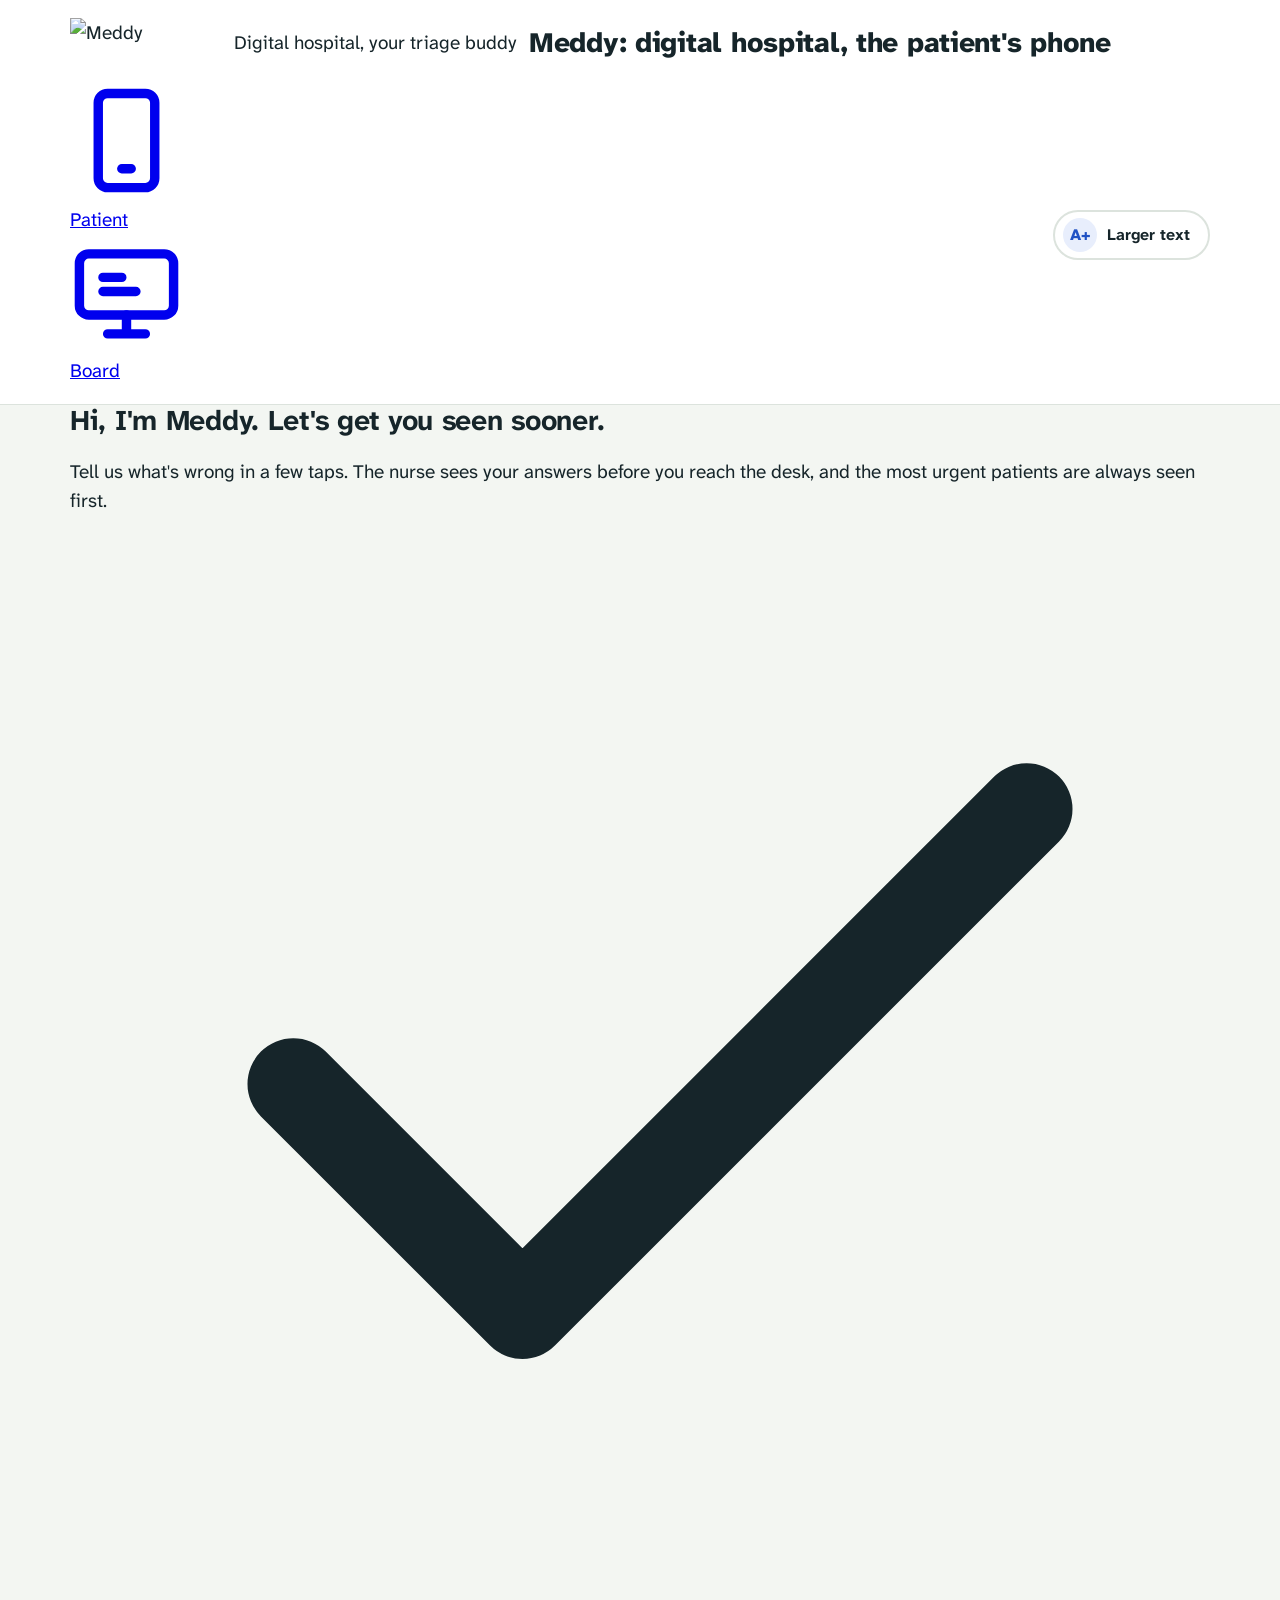
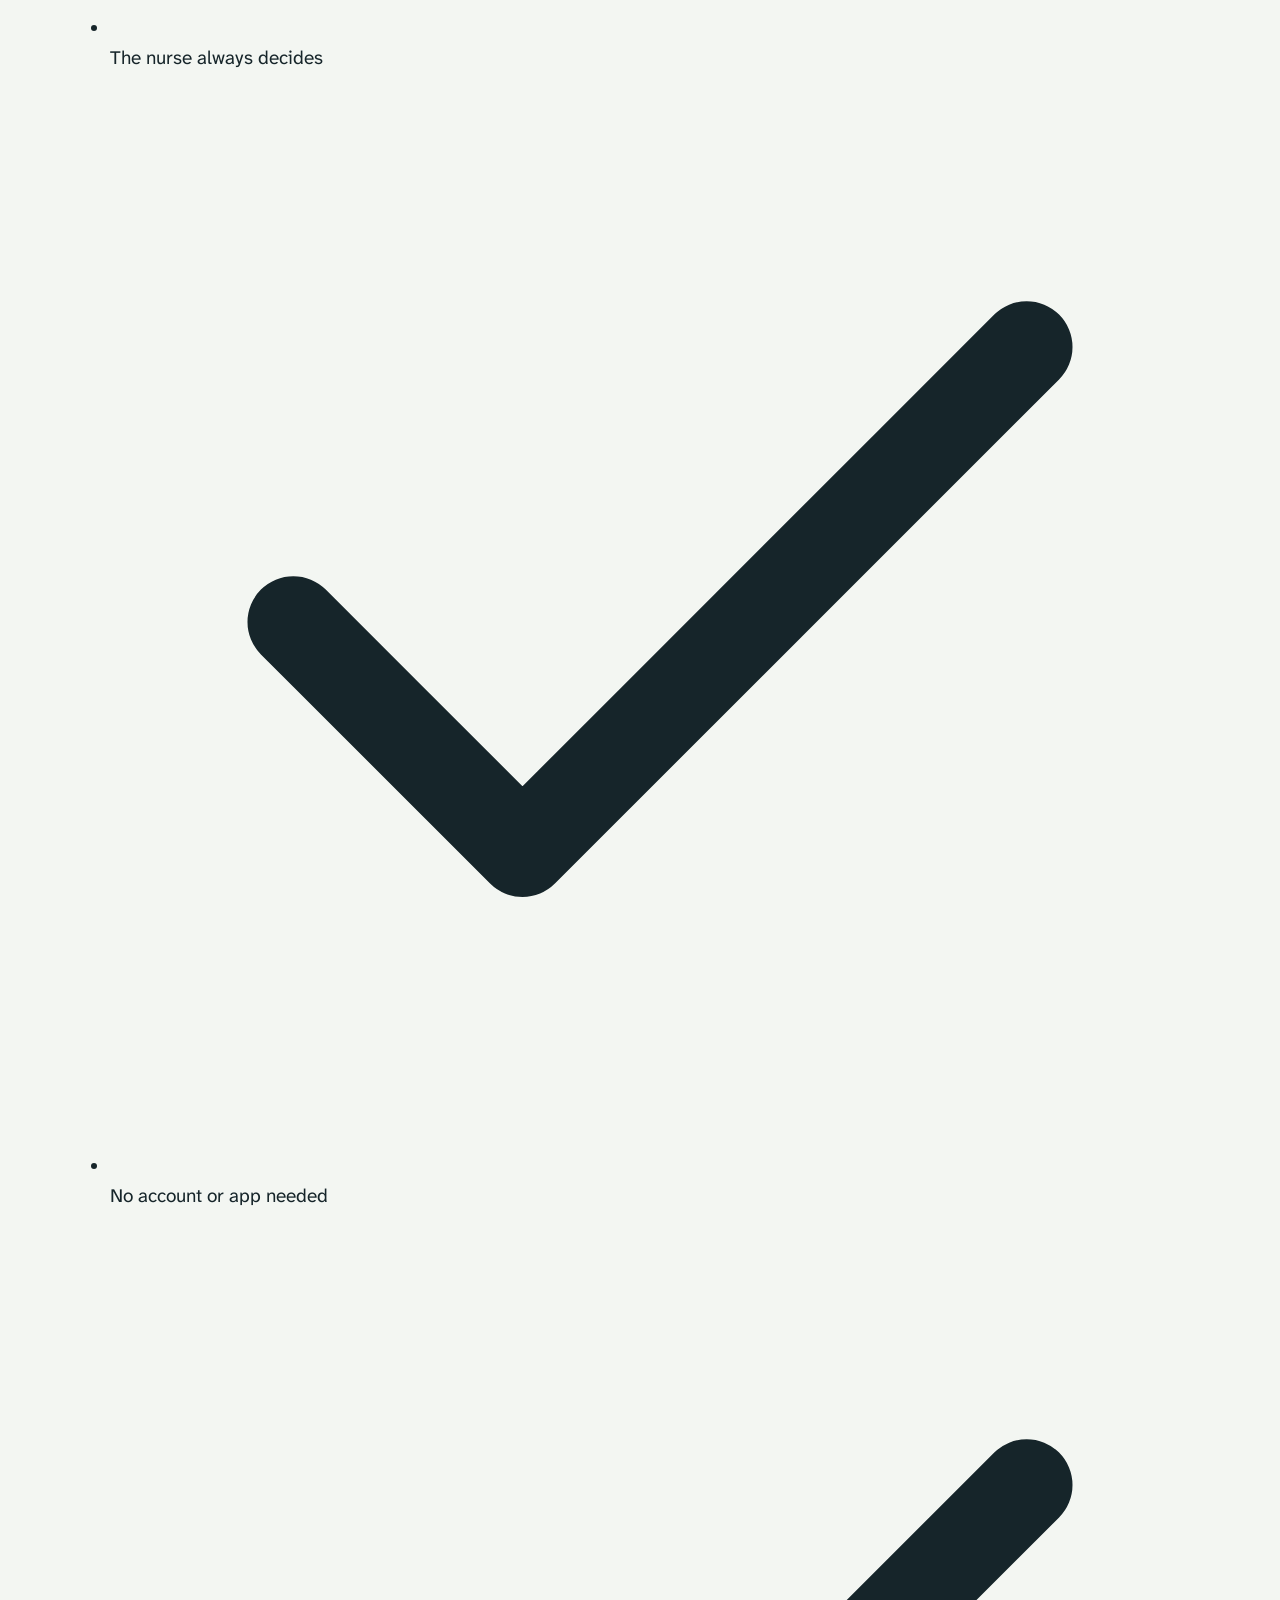
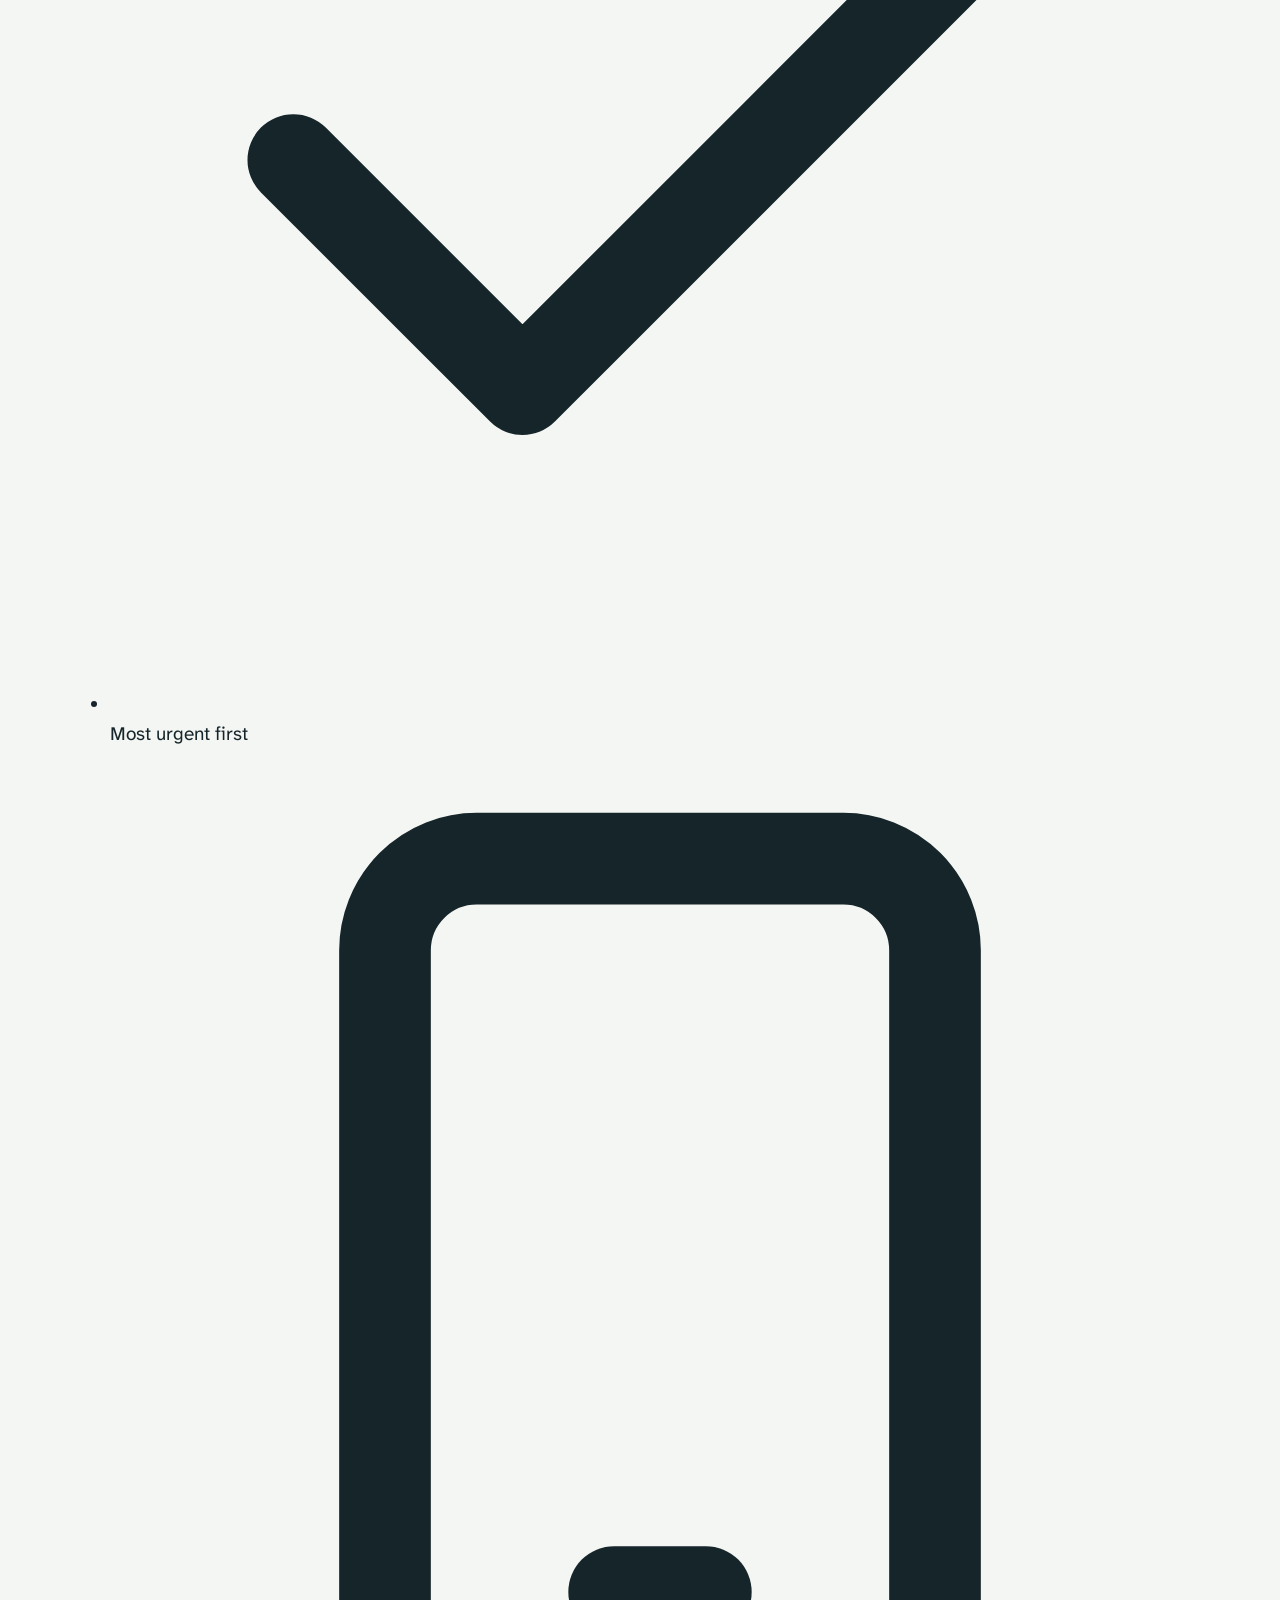
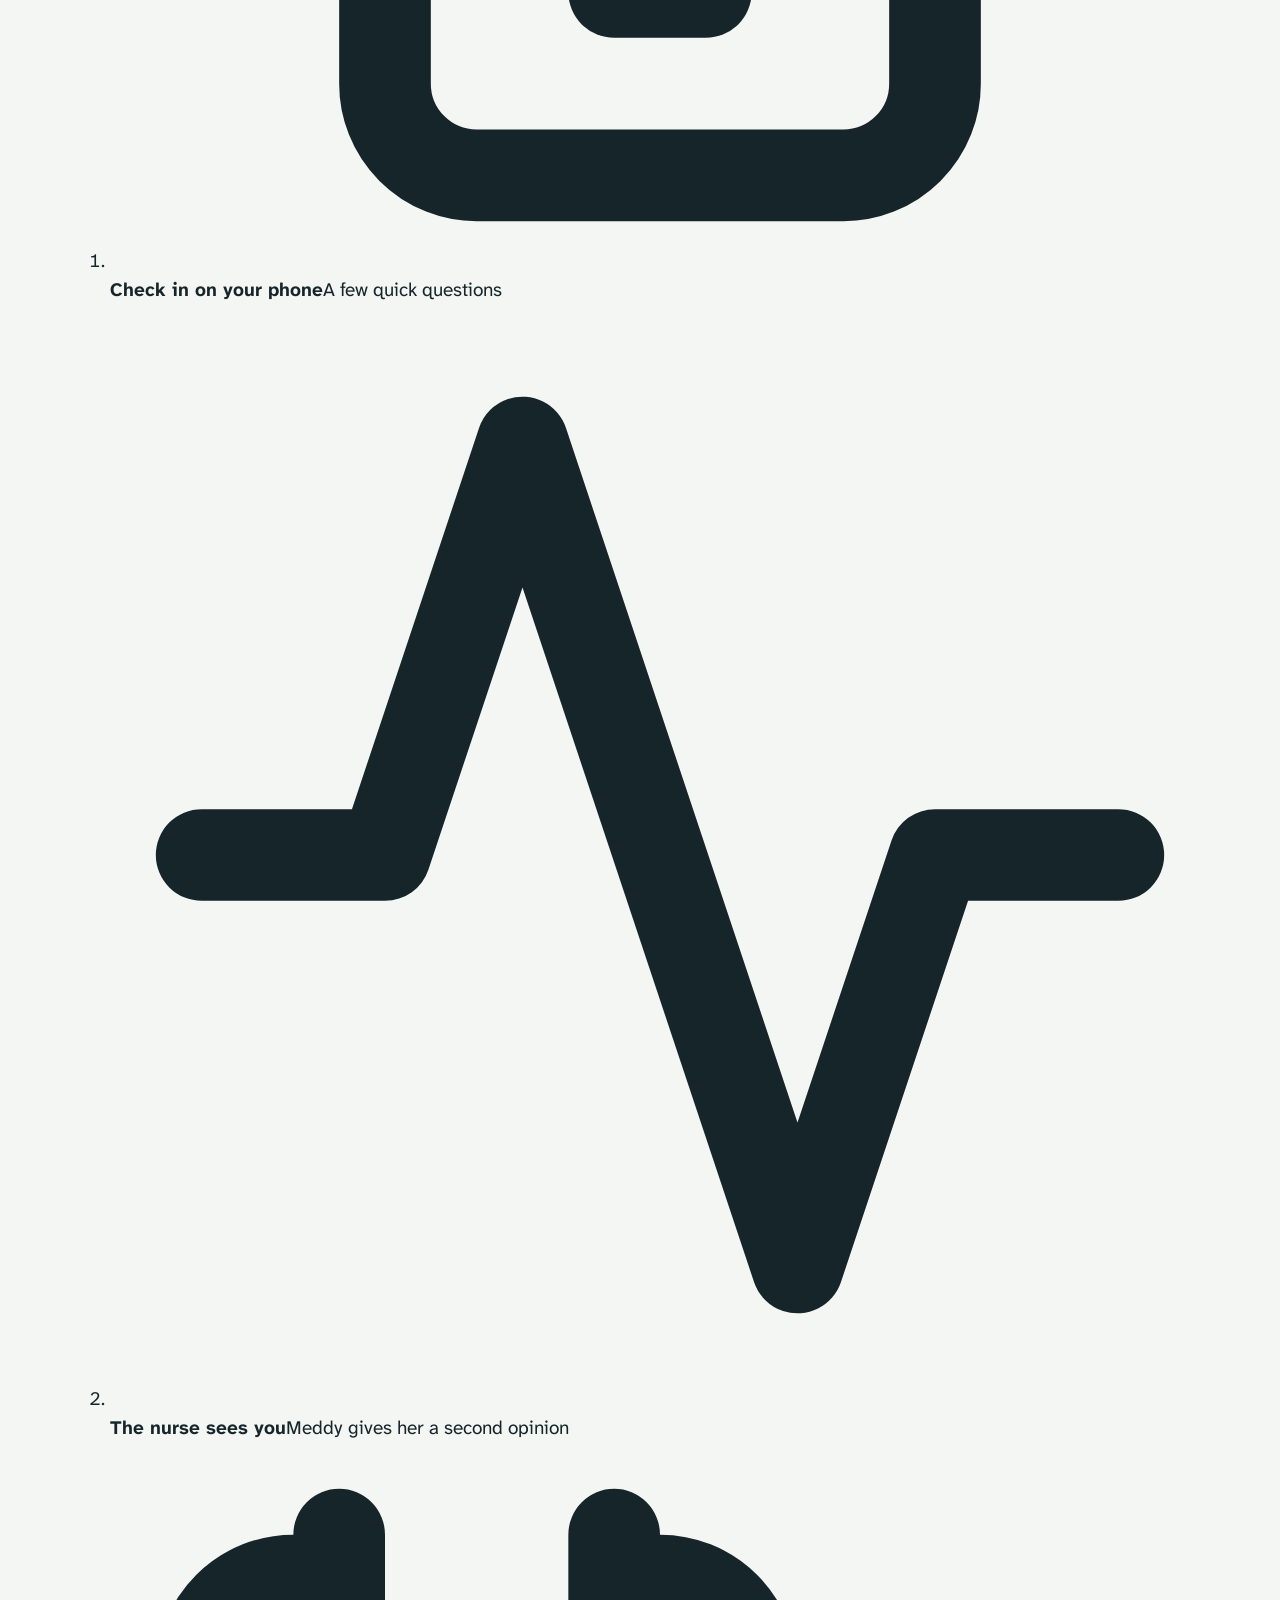
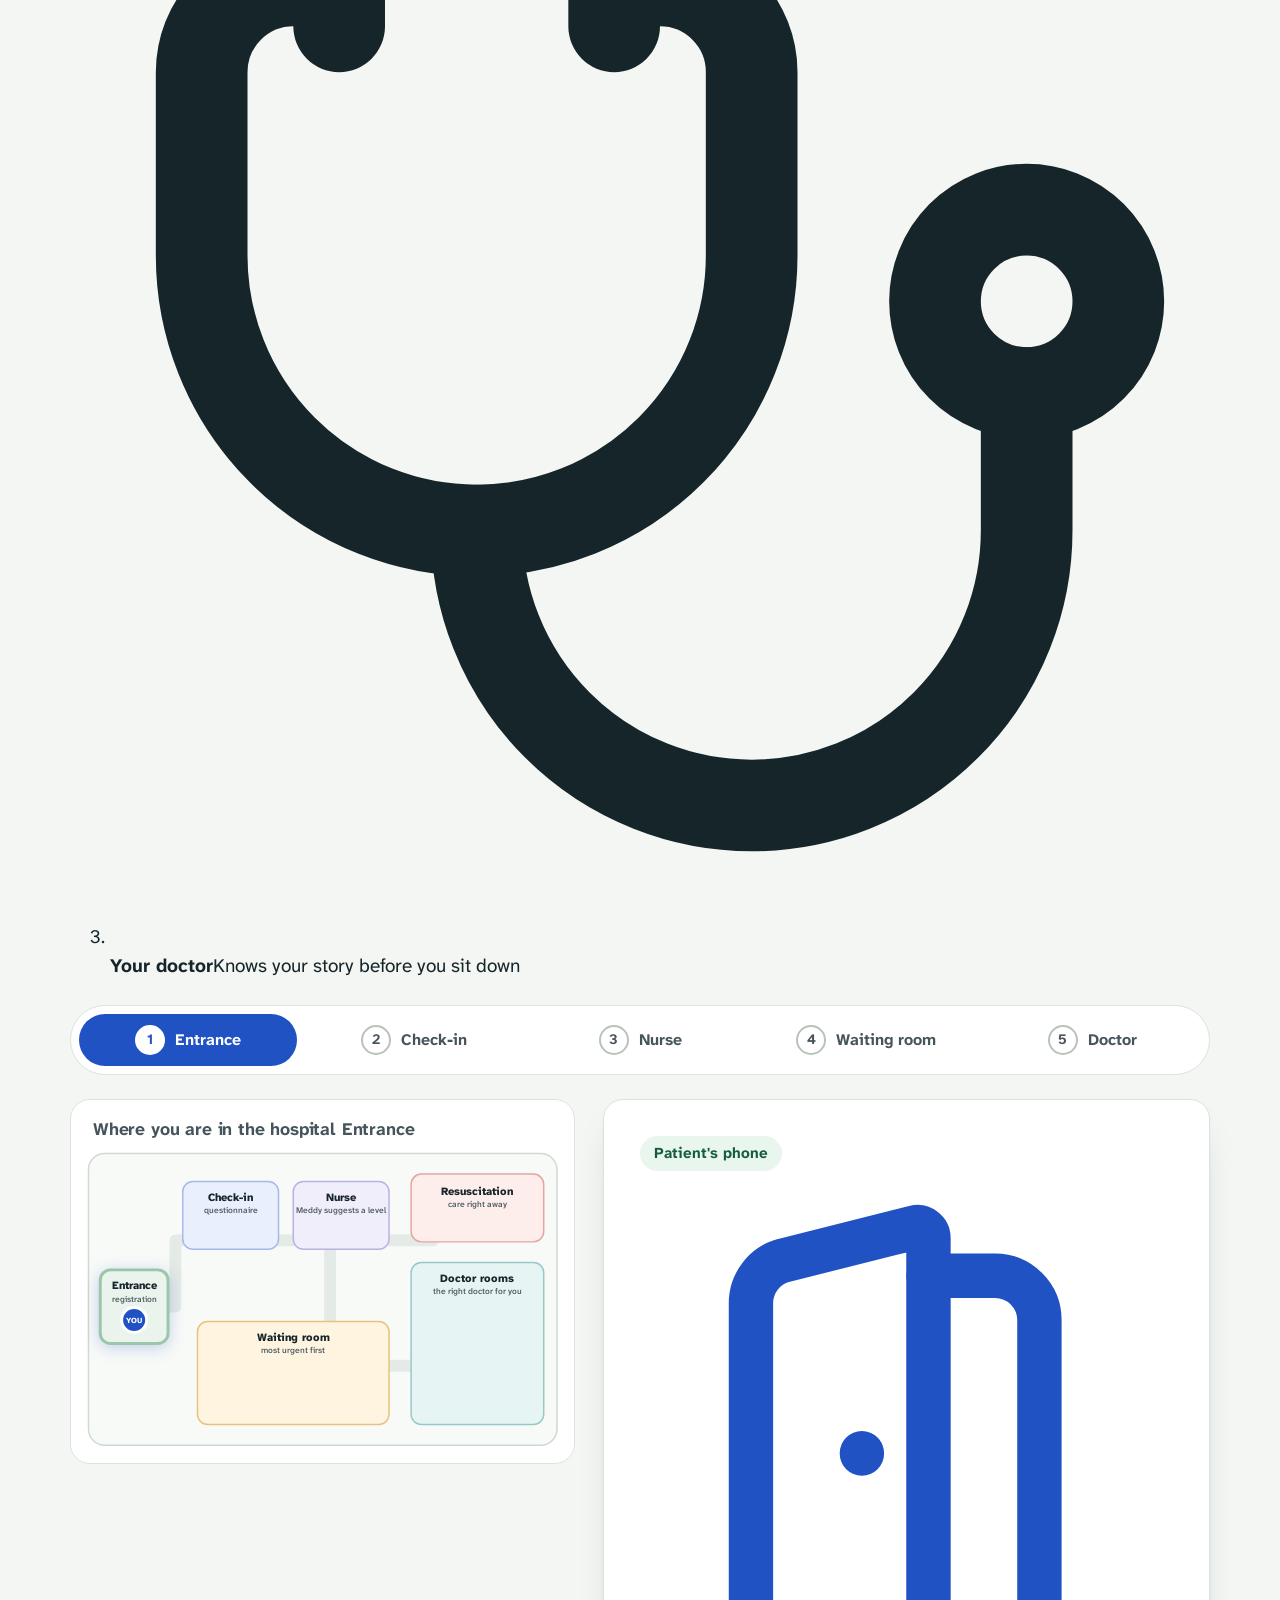
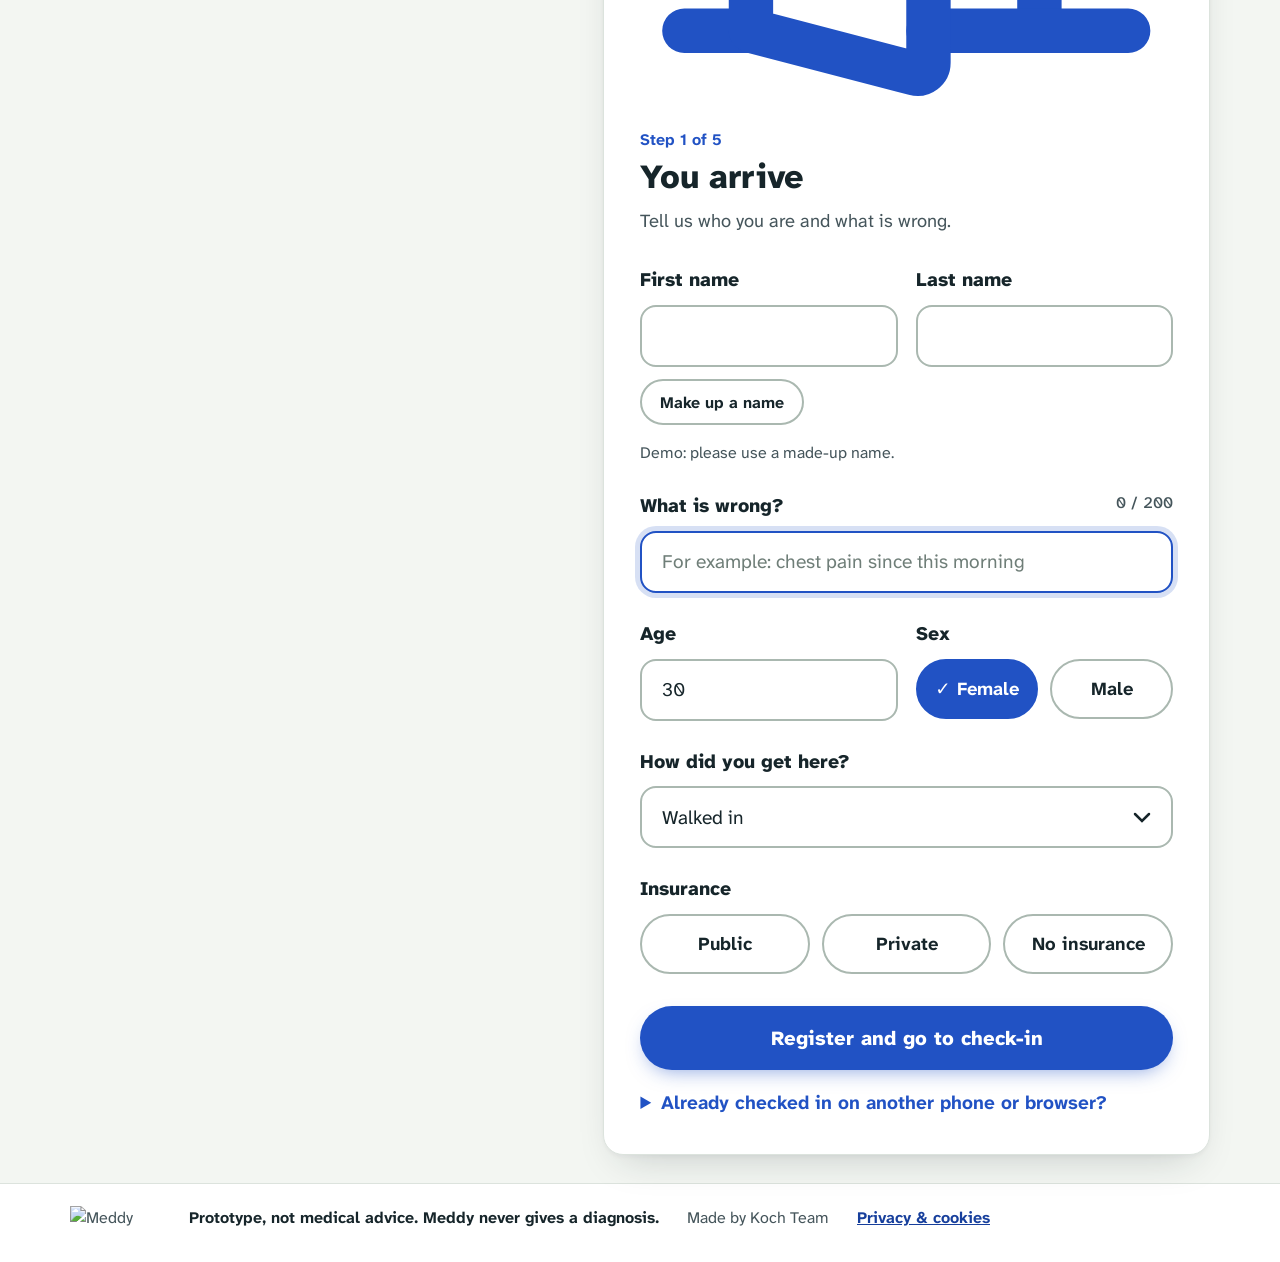
==== commit febc1fa0: "Privacy and cookies: a /privacy page, a link on every screen, a first-visit note The page lists what" ====
--- a/hospital/static/index.html
+++ b/hospital/static/index.html
@@ -8,7 +8,7 @@
 try { const v = JSON.parse(sessionStorage.getItem("meddy-visit")); if (v && v.me && v.me.reg) document.documentElement.classList.add("restoring"); } catch (e) {}</script>
 <link rel="icon" type="image/png" href="/static/meddy-icon.png">
 <link rel="apple-touch-icon" href="/static/meddy-touch-icon.png">
-<link rel="stylesheet" href="/static/meddy-site.css?v=27">
+<link rel="stylesheet" href="/static/meddy-site.css?v=29">
 <link rel="preconnect" href="https://fonts.googleapis.com">
 <link rel="preconnect" href="https://fonts.gstatic.com" crossorigin>
 <link rel="stylesheet" href="https://fonts.googleapis.com/css2?family=Atkinson+Hyperlegible+Next:wght@400;500;600;700;800&display=swap">
@@ -507,10 +507,11 @@
     <img class="foot-logo" src="/static/meddy-logo.webp" alt="Meddy" width="91" height="30">
     <span class="disclaimer">Prototype, not medical advice. Meddy never gives a diagnosis.</span>
     <span>Made by Koch Team</span>
+    <a href="/privacy">Privacy &amp; cookies</a>
   </div>
 </footer>
 
-<script src="/static/meddy-site.js?v=17"></script>
+<script src="/static/meddy-site.js?v=18"></script>
 <script src="/static/meddy-plan.js?v=18"></script>
 <script>
 const STOPS = ["Entrance", "Check‑in", "Nurse", "Waiting room", "Doctor"];   // ‑: a hyphen that never breaks
@@ -683,8 +684,11 @@
 
 const esc = (s) => String(s).replace(/[&<>"']/g, (c) => ({ "&":"&amp;", "<":"&lt;", ">":"&gt;", '"':"&quot;", "'":"&#39;" }[c]));
 async function api(path, body) {
-  const response = await fetch(path, body === undefined ? {} :
-    { method:"POST", headers:{ "Content-Type":"application/json" }, body:JSON.stringify(body) });
+  // The key the hospital gave this phone when it registered goes along in a header: the doctor's note for the
+  // patient is sent only to the phone that holds it.
+  const own = me && me.key ? { "X-Meddy-Visit": me.key } : {};
+  const response = await fetch(path, body === undefined ? { headers: own } :
+    { method:"POST", headers:{ "Content-Type":"application/json", ...own }, body:JSON.stringify(body) });
   if (!response.ok) throw Object.assign(new Error("The hospital server did not answer (" + response.status + ")."),
                                         { status: response.status });
   return response.json();
@@ -974,7 +978,7 @@
       if (!response.ok) throw new Error();
       const data = await response.json();
       me.cardEnd = me.insurance === "none" ? null : card.slice(-4).toUpperCase();      // the number itself is not kept
-      me.reg = data.reg_no; me.day = data.day; me.topic = data.topic; me.source = data.source;
+      me.reg = data.reg_no; me.day = data.day; me.key = data.key || null; me.topic = data.topic; me.source = data.source;
       me.questions = data.questions.map((q) => ({ ...q, answer: null }));
       me.painForm = data.pain;
       me.followUp = "writing";
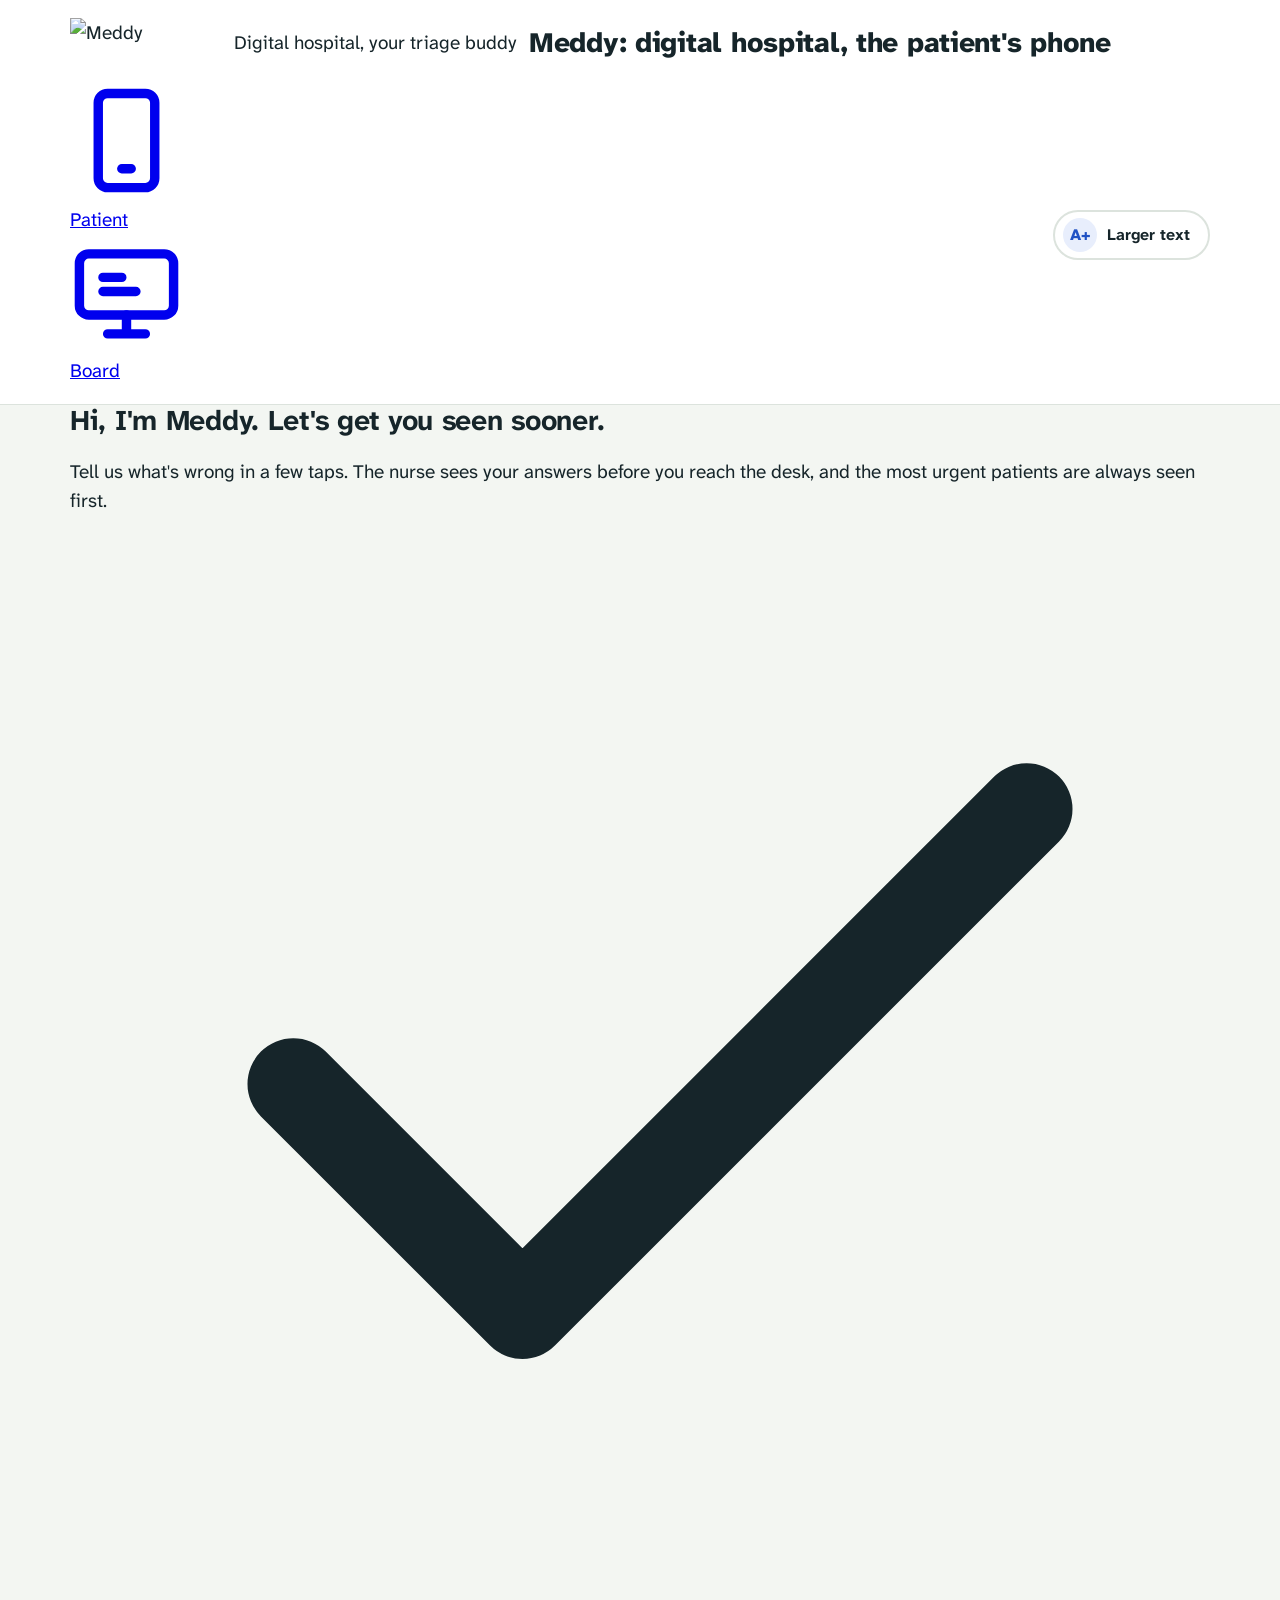
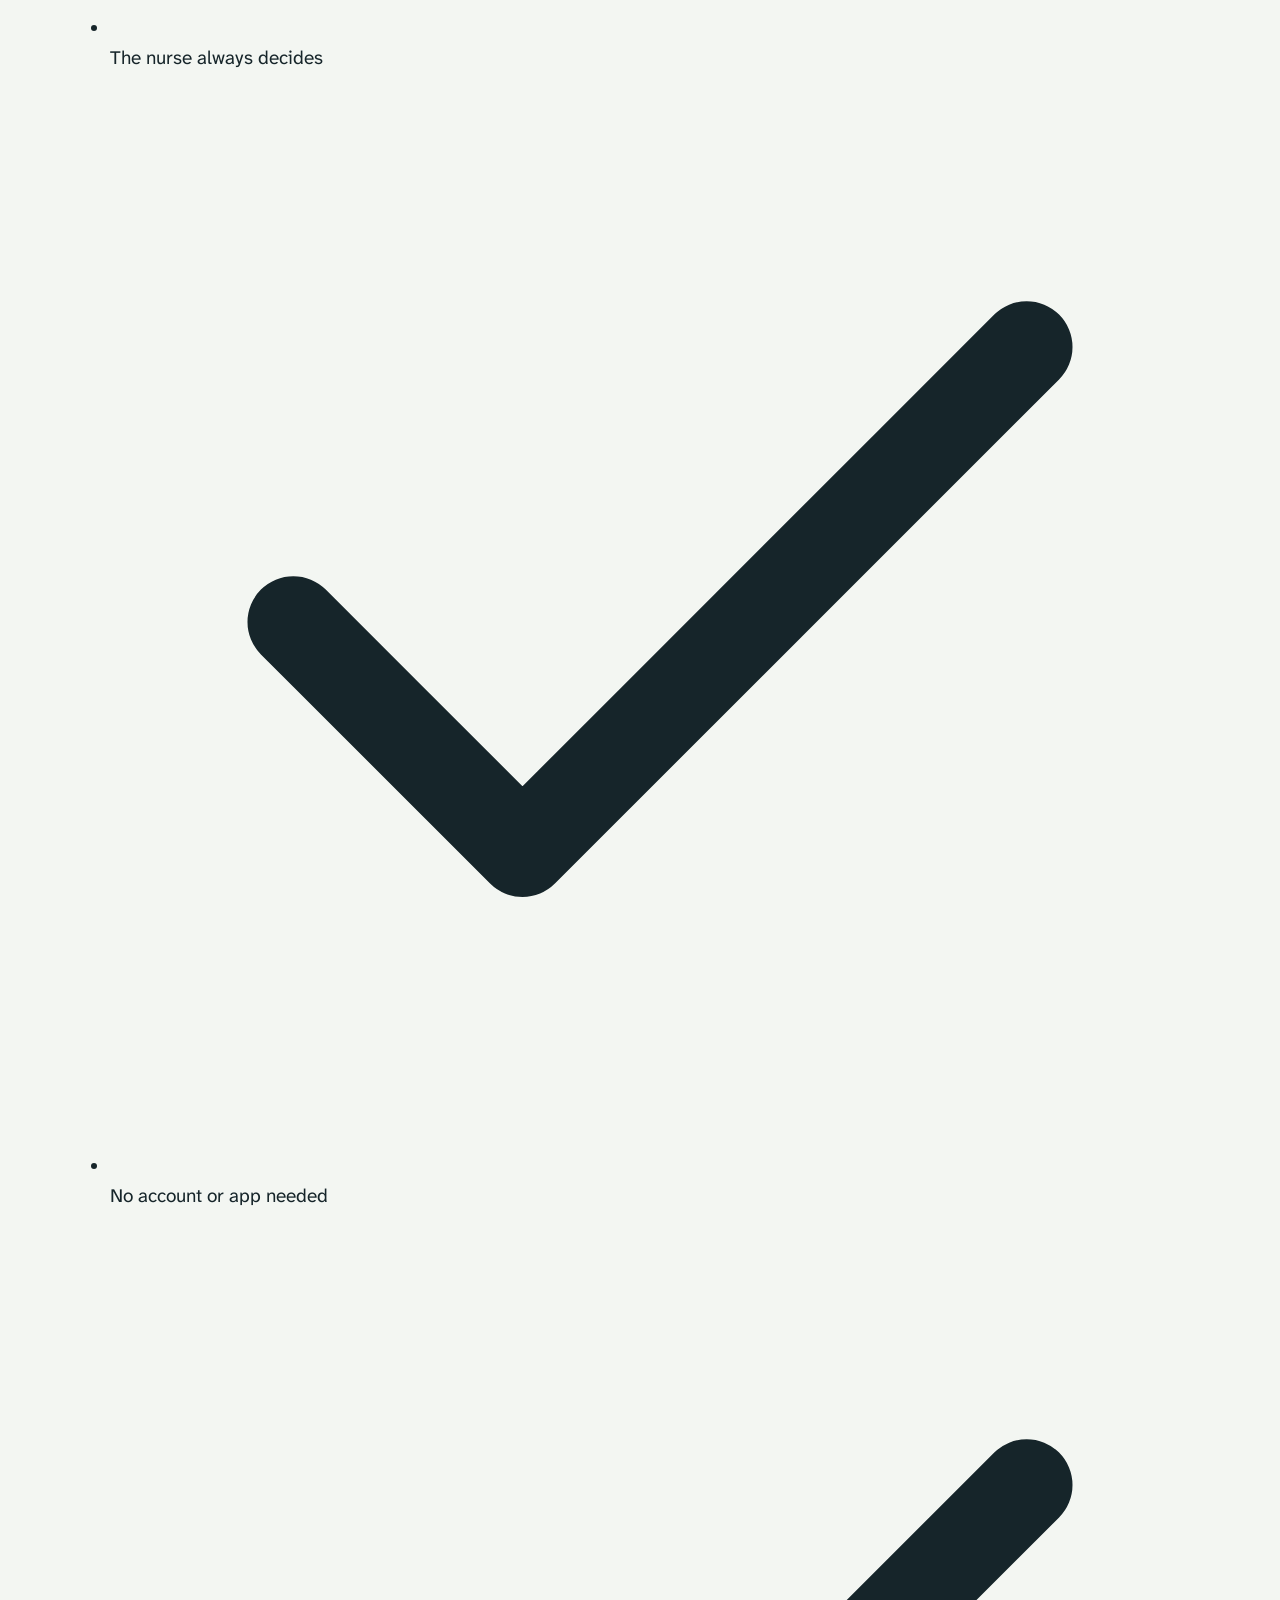
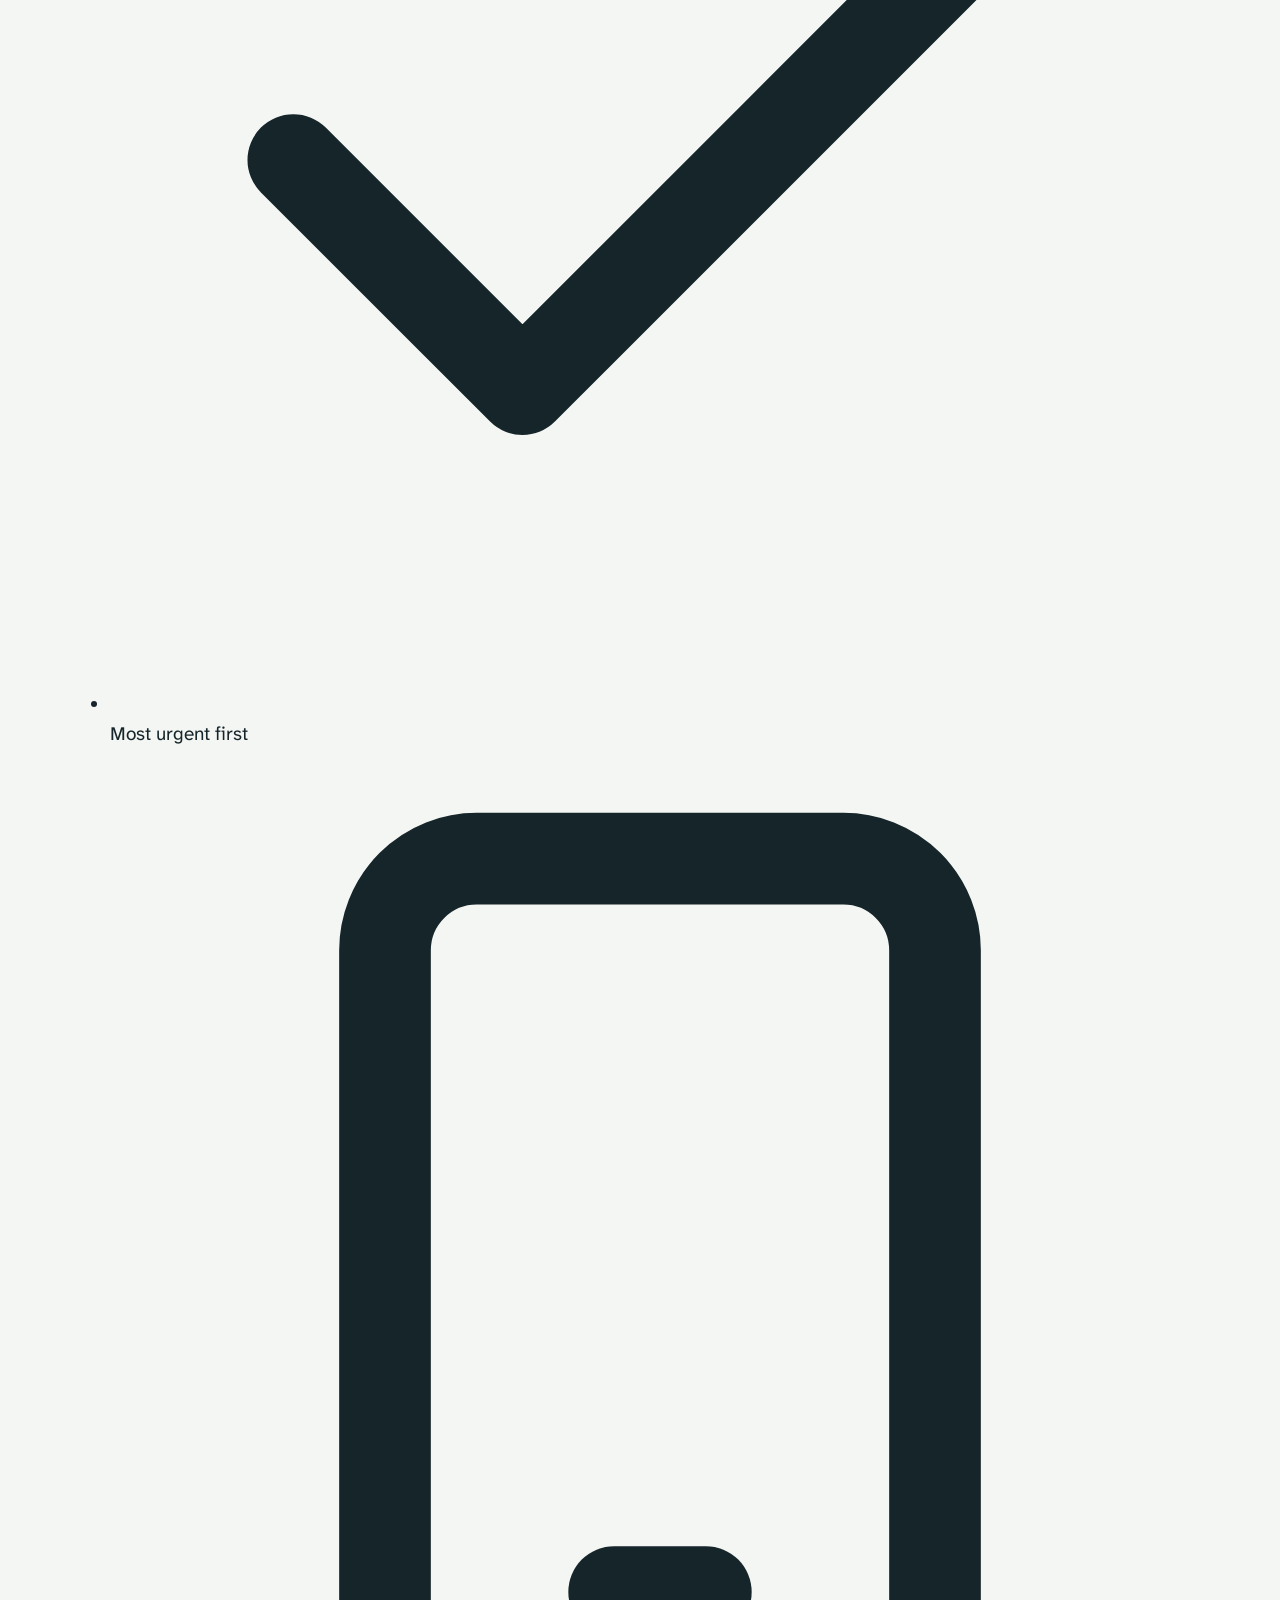
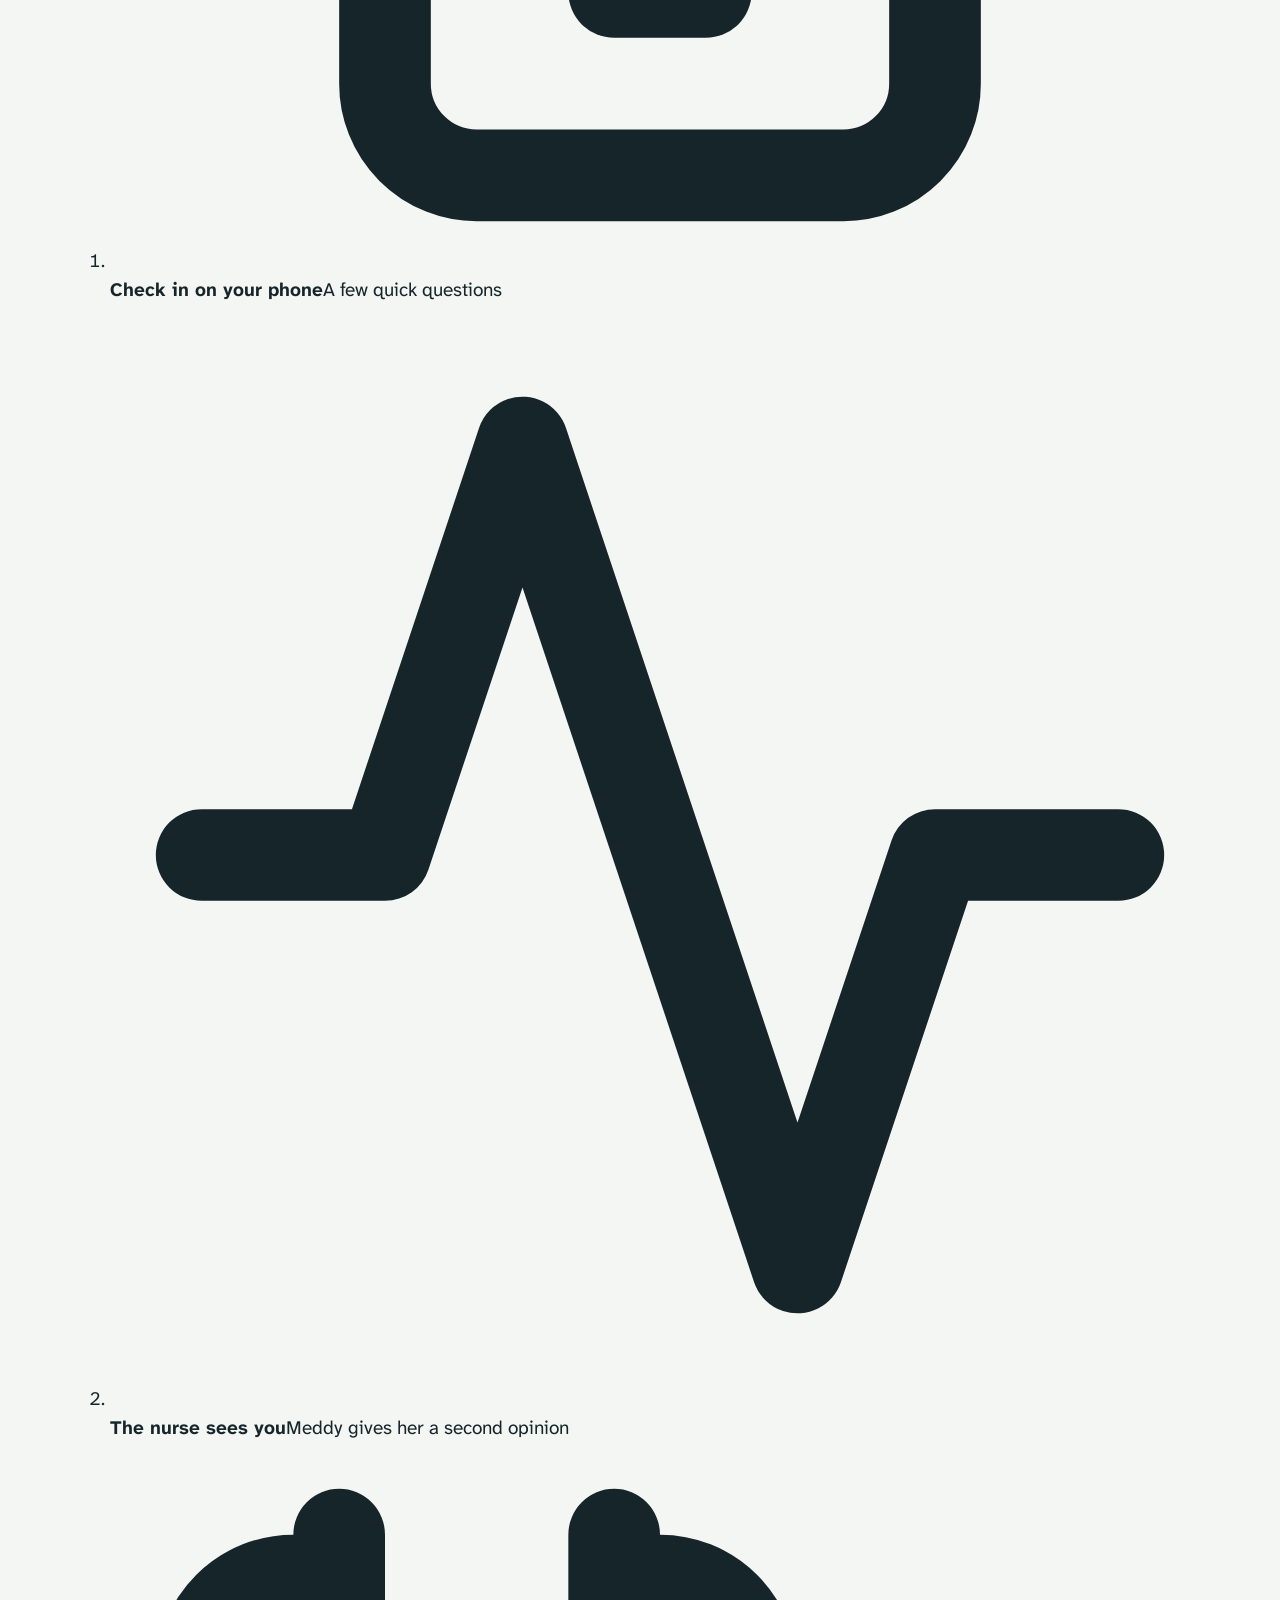
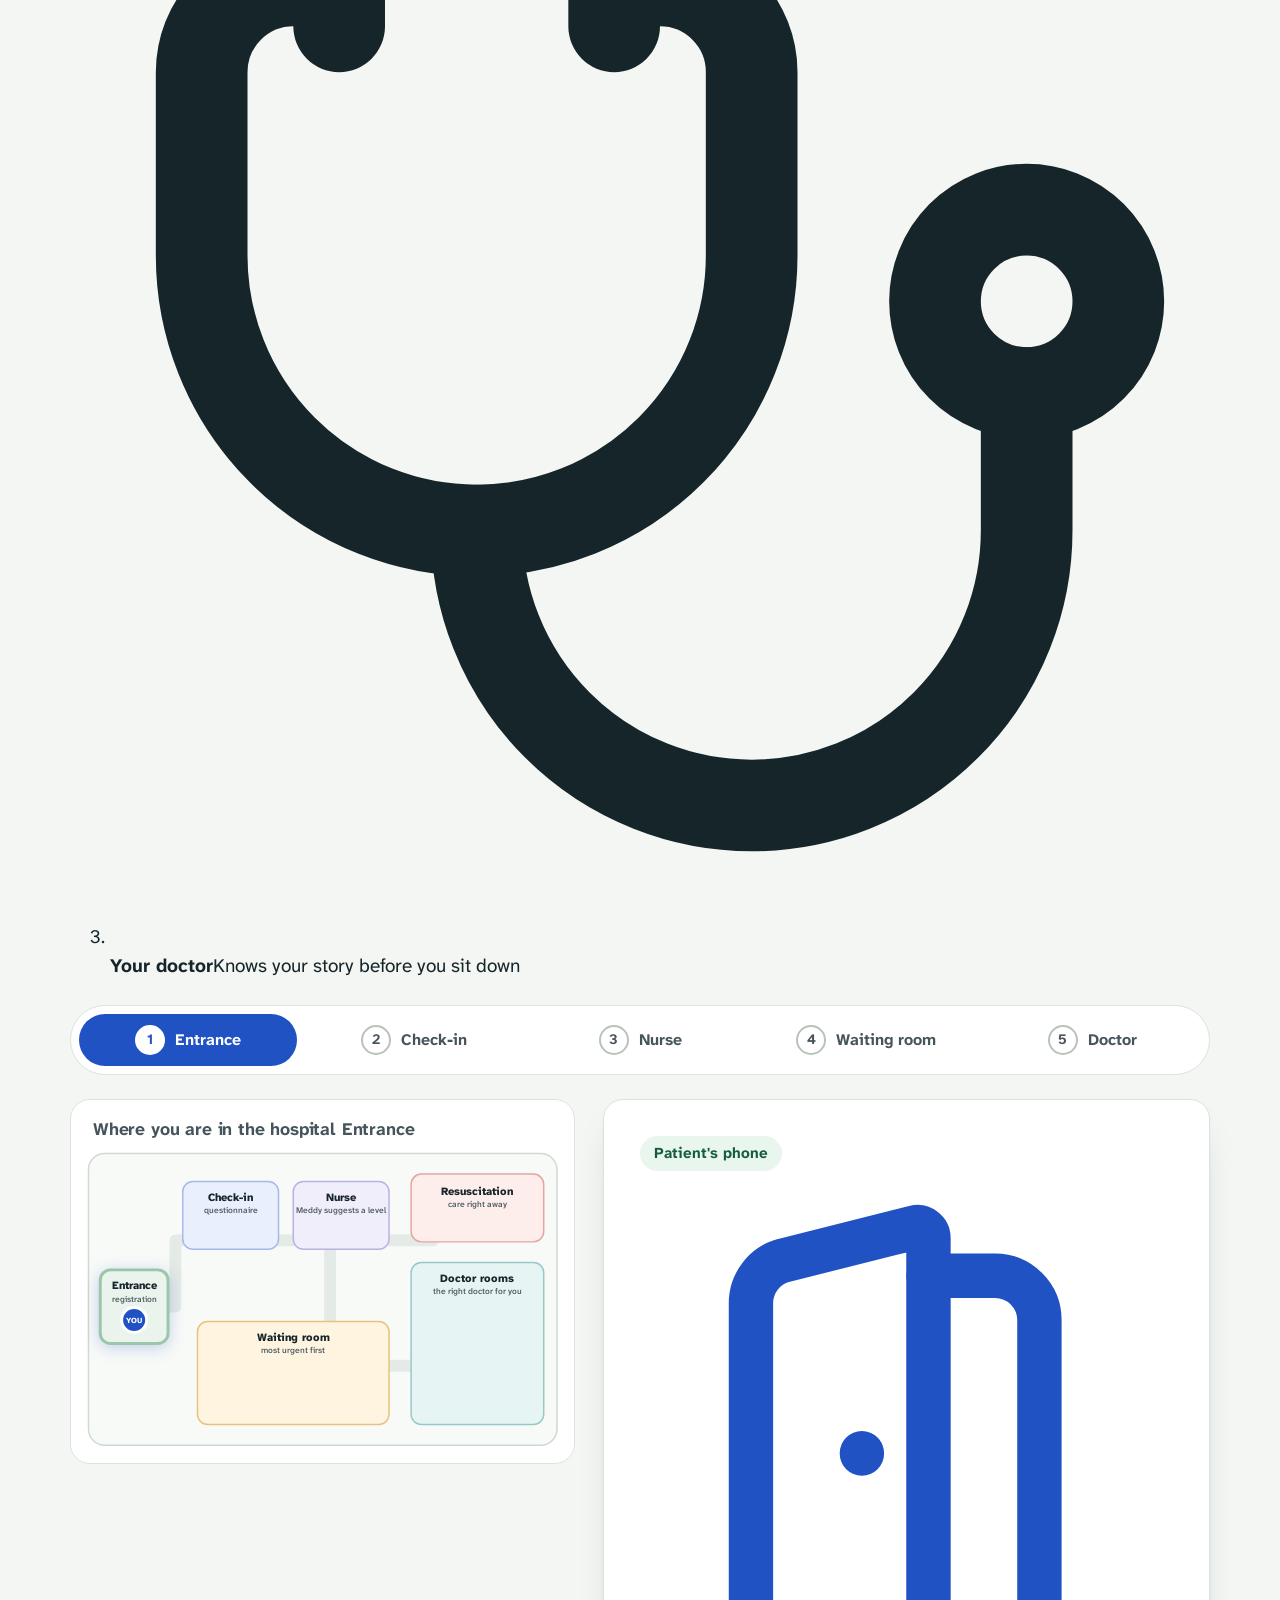
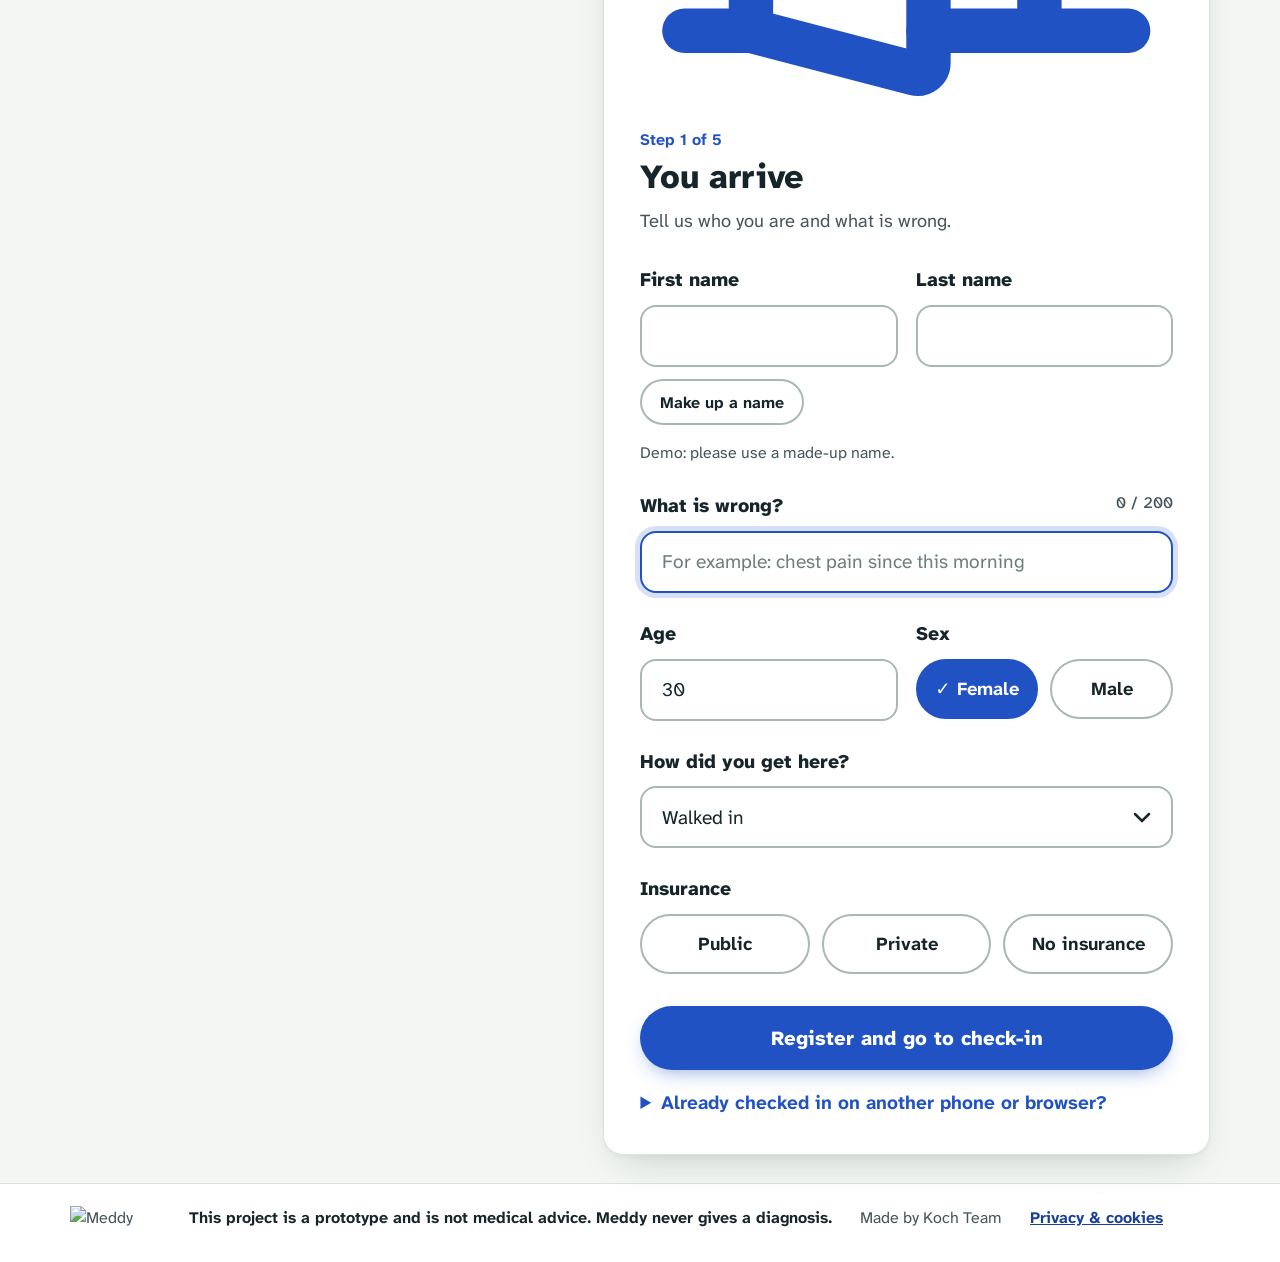
==== commit 79aeaeba: "Fixes from the review of the whole project Safety - Measurements the level model reads the wrong way" ====
--- a/hospital/static/index.html
+++ b/hospital/static/index.html
@@ -505,7 +505,7 @@
 <footer class="bottom">
   <div class="wrap">
     <img class="foot-logo" src="/static/meddy-logo.webp" alt="Meddy" width="91" height="30">
-    <span class="disclaimer">Prototype, not medical advice. Meddy never gives a diagnosis.</span>
+    <span class="disclaimer">This project is a prototype and is not medical advice. Meddy never gives a diagnosis.</span>
     <span>Made by Koch Team</span>
     <a href="/privacy">Privacy &amp; cookies</a>
   </div>
@@ -722,7 +722,12 @@
 const still = window.matchMedia("(prefers-reduced-motion: reduce)").matches;
 const show = (name, text) => `<figure class="show"><video src="/static/media/${name}.mp4?v=2" poster="/static/media/${name}.jpg?v=2"
     width="640" height="358" muted loop playsinline preload="metadata" aria-hidden="true"${still ? "" : " autoplay"}
-    onerror="this.closest('figure').hidden = true"></video><figcaption>${text}</figcaption></figure>`;
+    ></video><figcaption>${text}</figcaption></figure>`;
+// A clip that cannot be loaded is left out. Listened for here, not in the tag: the site's content policy does not
+// run handlers written inside a tag (that is how a script hidden in a patient's text is kept from running).
+document.addEventListener("error", (e) => {
+  if (e.target && e.target.tagName === "VIDEO" && e.target.closest("figure.show")) e.target.closest("figure.show").hidden = true;
+}, true);
 const shows = () => `<div class="shows">
     ${show("nurse-scan", "The nurse scans your code")}
     ${show("nurse-check", "She checks your blood pressure, pulse and temperature")}
@@ -847,13 +852,13 @@
     </div>
     <div class="card-tools"><button type="button" class="mini" id="made-up-name">Make up a name</button></div>
     <p class="hint">Demo: please use a made-up name.</p>
-    <label for="complaint">What is wrong? <span class="count" id="count">${me.complaint.length} / 200</span></label>
+    <label for="complaint">What is wrong? <span class="count" id="count">${String(me.complaint || "").length} / 200</span></label>
     <input type="text" id="complaint" maxlength="200" autocomplete="off" placeholder="For example: chest pain since this morning" value="${esc(me.complaint)}">
     <p class="hint" id="spell" hidden>Did you mean: <b id="spell-text"></b>? <button type="button" class="mini" id="spell-use">Yes, use this</button></p>
     <p class="hint" id="english" hidden><b>Meddy reads English only.</b> Please describe it in English, for example:
       “headache since this morning”. You can still go on: the nurse reads what you wrote.</p>
     <div class="row">
-      <div><label for="age">Age</label><input type="number" id="age" min="15" max="110" inputmode="numeric" value="${me.age}"></div>
+      <div><label for="age">Age</label><input type="number" id="age" min="15" max="110" inputmode="numeric" value="${esc(me.age)}"></div>
       <div><span class="label" id="sex-label">Sex</span>${choice("sex", ["Female", "Male"], me.sex, "sex-label")}</div>
     </div>
     <label for="arrival">How did you get here?</label>
@@ -975,6 +980,12 @@
         cardBox.setAttribute("aria-invalid", "true"); idle(go); return; }
       if (response.status === 422) { error.textContent = "The hospital did not accept the card number. Use 6 to 20 letters and digits.";
         cardBox.setAttribute("aria-invalid", "true"); idle(go); return; }
+      if (response.status === 429) {                              // the server says how long (a minute, or longer after many refusals)
+        let why = "";
+        try { why = (await response.json()).detail || ""; } catch (e) {}
+        error.textContent = (why || "Too many registrations from this connection just now.") + " You can also register at the desk.";
+        idle(go); return;
+      }
       if (!response.ok) throw new Error();
       const data = await response.json();
       me.cardEnd = me.insurance === "none" ? null : card.slice(-4).toUpperCase();      // the number itself is not kept
@@ -1049,7 +1060,7 @@
       ${sectionHead("danger", "Is any of this true for you?", "Tap each one you would answer yes to. A yes moves you up the line.")}
       <div class="ticks" id="ticks" role="group" aria-label="Danger signs">
         ${danger.map(([q, i]) => `<button type="button" data-i="${i}" class="${q.answer === "Yes" ? "on" : ""}" aria-pressed="${q.answer === "Yes"}">${esc(q.question)}</button>`).join("")}
-        <button type="button" data-i="none" class="none ${me.noDanger ? "on" : ""}" aria-pressed="${me.noDanger}">No, none of these</button>
+        <button type="button" data-i="none" class="none ${me.noDanger ? "on" : ""}" aria-pressed="${Boolean(me.noDanger)}">No, none of these</button>
       </div>
     </section>
     <section class="section sec-pain">
@@ -1066,7 +1077,7 @@
       ${sectionHead("doctor", "In your own words (optional)", "What happened, and how do you feel now? The nurse reads this before she sees you.")}
       <div class="q"><textarea id="story" maxlength="200" rows="3" aria-label="In your own words: what happened, and how do you feel now?"
         placeholder="For example: I was climbing the stairs when my chest went tight">${esc(me.story || "")}</textarea>
-        <span class="count" id="story-count">${(me.story || "").length} / 200</span></div>
+        <span class="count" id="story-count">${String(me.story || "").length} / 200</span></div>
     </section>
     <div id="follow-up" aria-live="polite"></div>
     <p class="error" id="error" role="alert"></p>
@@ -1123,6 +1134,8 @@
       idle(go);
       if (e.status === 404) { startOver("The hospital started a new day, so your visit was cleared. Please register again."); return; }
       if (e.status === 409) { atNurse(); return; }                // the nurse already has the answers
+      if (e.status === 403) { document.getElementById("error").textContent = "This visit was registered on another phone. Finish check-in there, or tell the staff."; return; }
+      if (e.status === 429) { document.getElementById("error").textContent = "Too many tries from this connection just now. Please wait a minute, then try again."; return; }
       document.getElementById("error").textContent = "Meddy can't reach the hospital server. Check that it is running, then try again.";
     }
   });
@@ -1285,6 +1298,8 @@
       button.disabled = false;
       const error = document.getElementById("worse-error");       // gone when the screen has moved on meanwhile
       if (error) error.textContent = e.status === 409 ? "You are not in the line right now. Please speak to the staff."
+        : e.status === 403 ? "This visit was registered on another phone. Please tell the staff in person."
+        : e.status === 429 ? "Please wait a moment before pressing again, or tell the staff in person."
         : e.status === 404 ? "The hospital no longer has this visit. Please speak to the staff."
         : "Meddy can't reach the hospital server. Please tell the staff in person.";
     }
